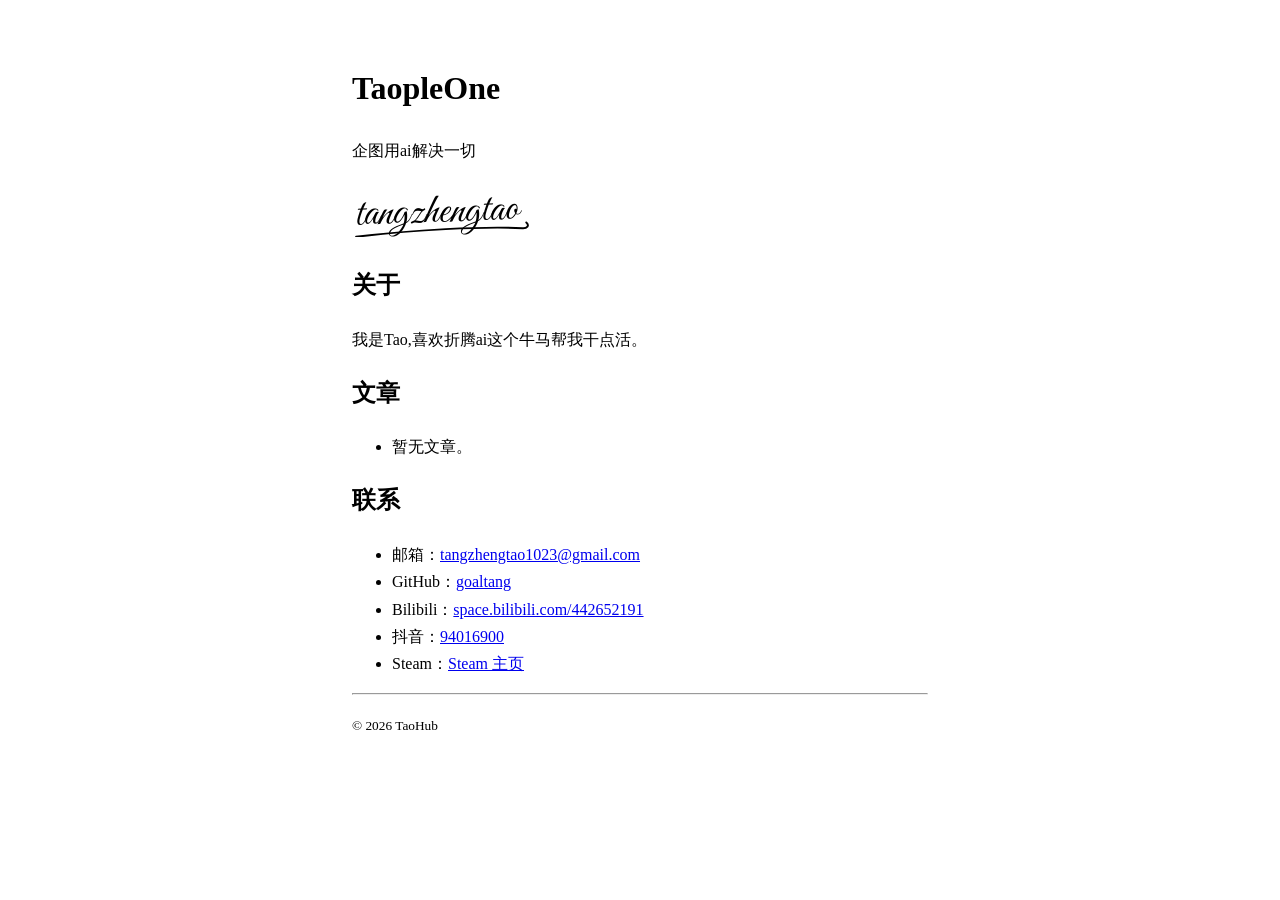
==== index.html @ cce3a156 "refactor: 极简重做——裸 HTML 风格，去配色与装饰" ====
<!doctype html>
<html lang="zh-CN">
<head>
<meta charset="utf-8">
<meta name="viewport" content="width=device-width, initial-scale=1">
<title>TaoHub</title>
<meta name="description" content="TaoHub —— Tao 的 blog：记录、思考、创造，企图用 AI 解决一切。">
<!-- 有正式域名后加回：<link rel="canonical" href="https://你的域名/" /> -->
<link rel="icon" href="data:image/svg+xml,<svg xmlns='http://www.w3.org/2000/svg' viewBox='0 0 32 32'><rect width='32' height='32' fill='black'/><text x='16' y='23' font-size='18' text-anchor='middle' fill='white' font-family='serif'>T</text></svg>">
<style>
  body { max-width: 36em; margin: 0 auto; padding: 2.5em 1em; line-height: 1.7; }
</style>
</head>
<body>

<h1>TaopleOne</h1>
<p>企图用ai解决一切</p>
<p><img src="assets/signature.svg" alt="tangzhengtao" width="180"></p>

<h2>关于</h2>
<p>我是Tao,喜欢折腾ai这个牛马帮我干点活。</p>

<h2>文章</h2>
<ul>
<!-- POSTS:START -->
  <li>暂无文章。</li>
<!-- POSTS:END -->
</ul>

<h2>联系</h2>
<ul>
  <!-- 抖音精确主页链接：电脑打开 douyin.com 进自己主页复制地址栏替换 -->
  <li>邮箱：<a href="mailto:tangzhengtao1023@gmail.com">tangzhengtao1023@gmail.com</a></li>
  <li>GitHub：<a href="https://github.com/goaltang">goaltang</a></li>
  <li>Bilibili：<a href="https://space.bilibili.com/442652191">space.bilibili.com/442652191</a></li>
  <li>抖音：<a href="https://www.douyin.com/search/94016900?type=user">94016900</a></li>
  <li>Steam：<a href="https://steamcommunity.com/profiles/76561198846127248">Steam 主页</a></li>
</ul>

<hr>
<p><small>© 2026 TaoHub</small></p>

</body>
</html>
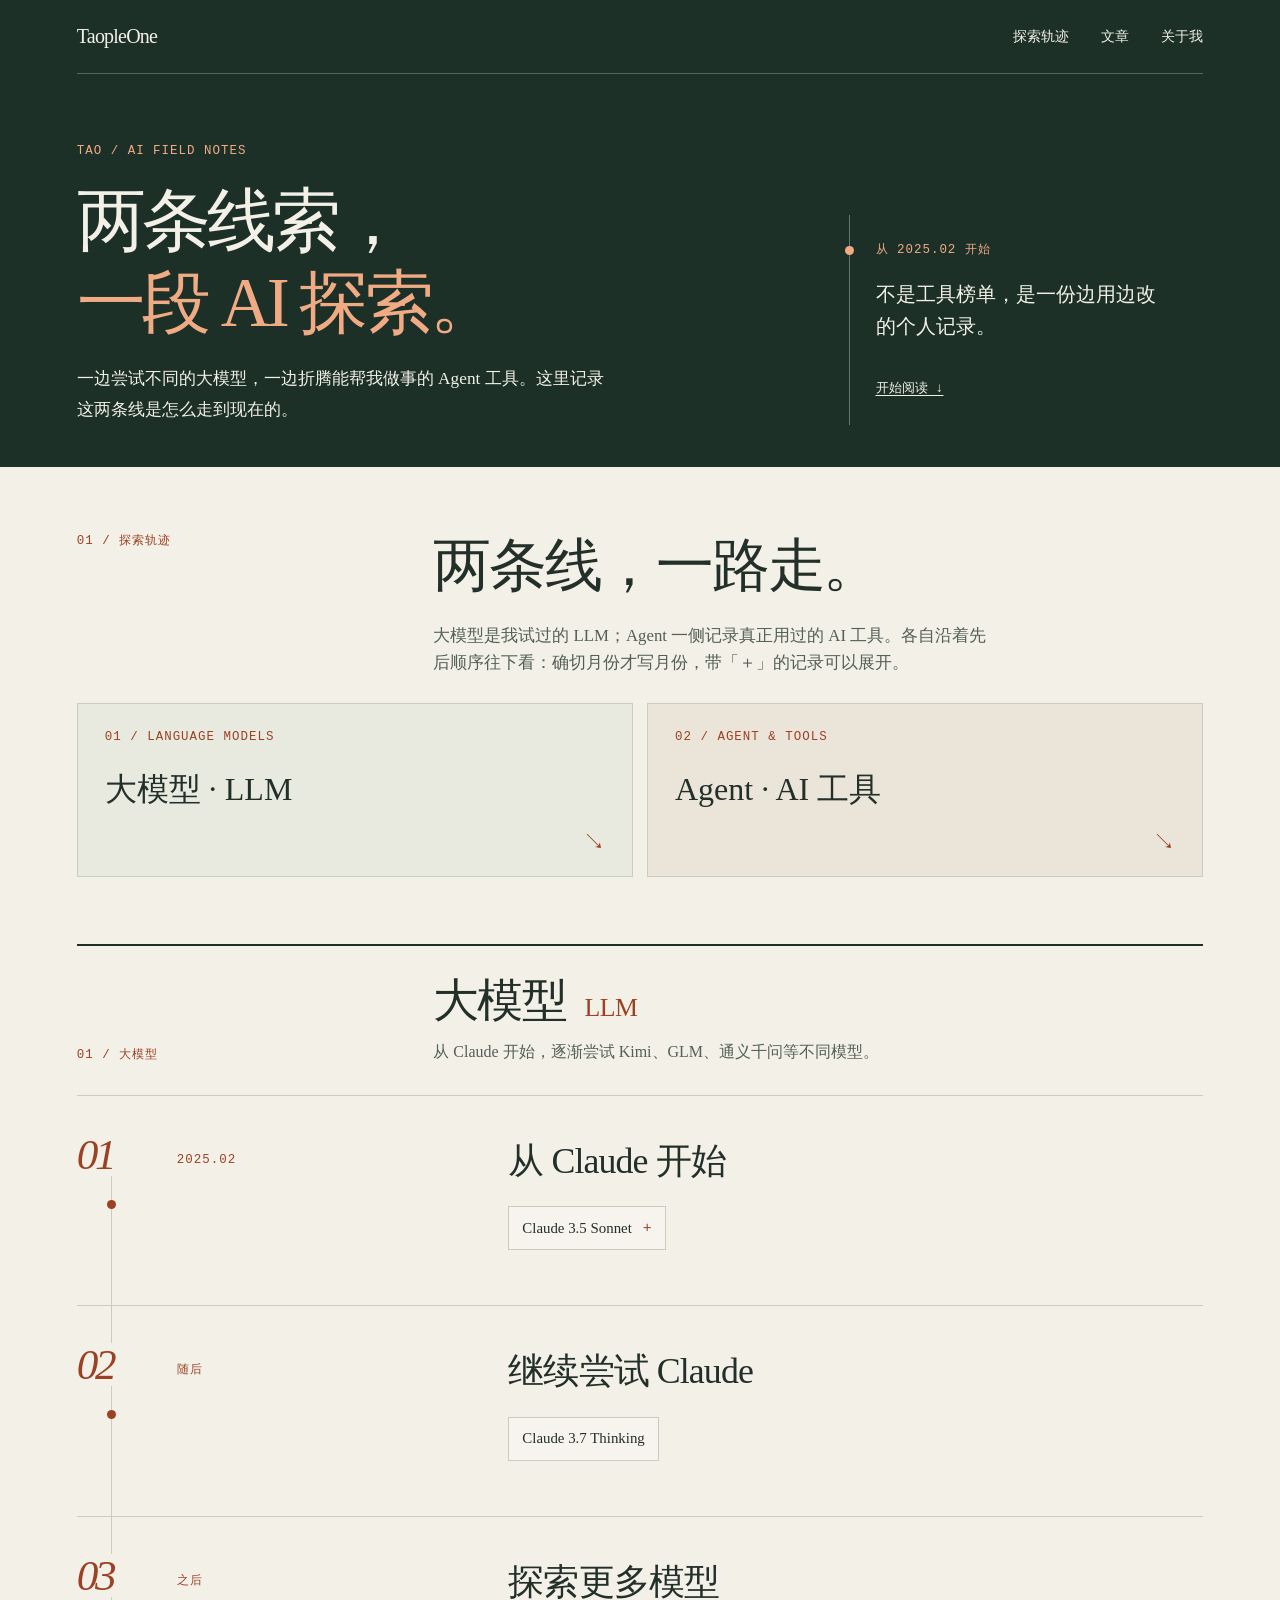
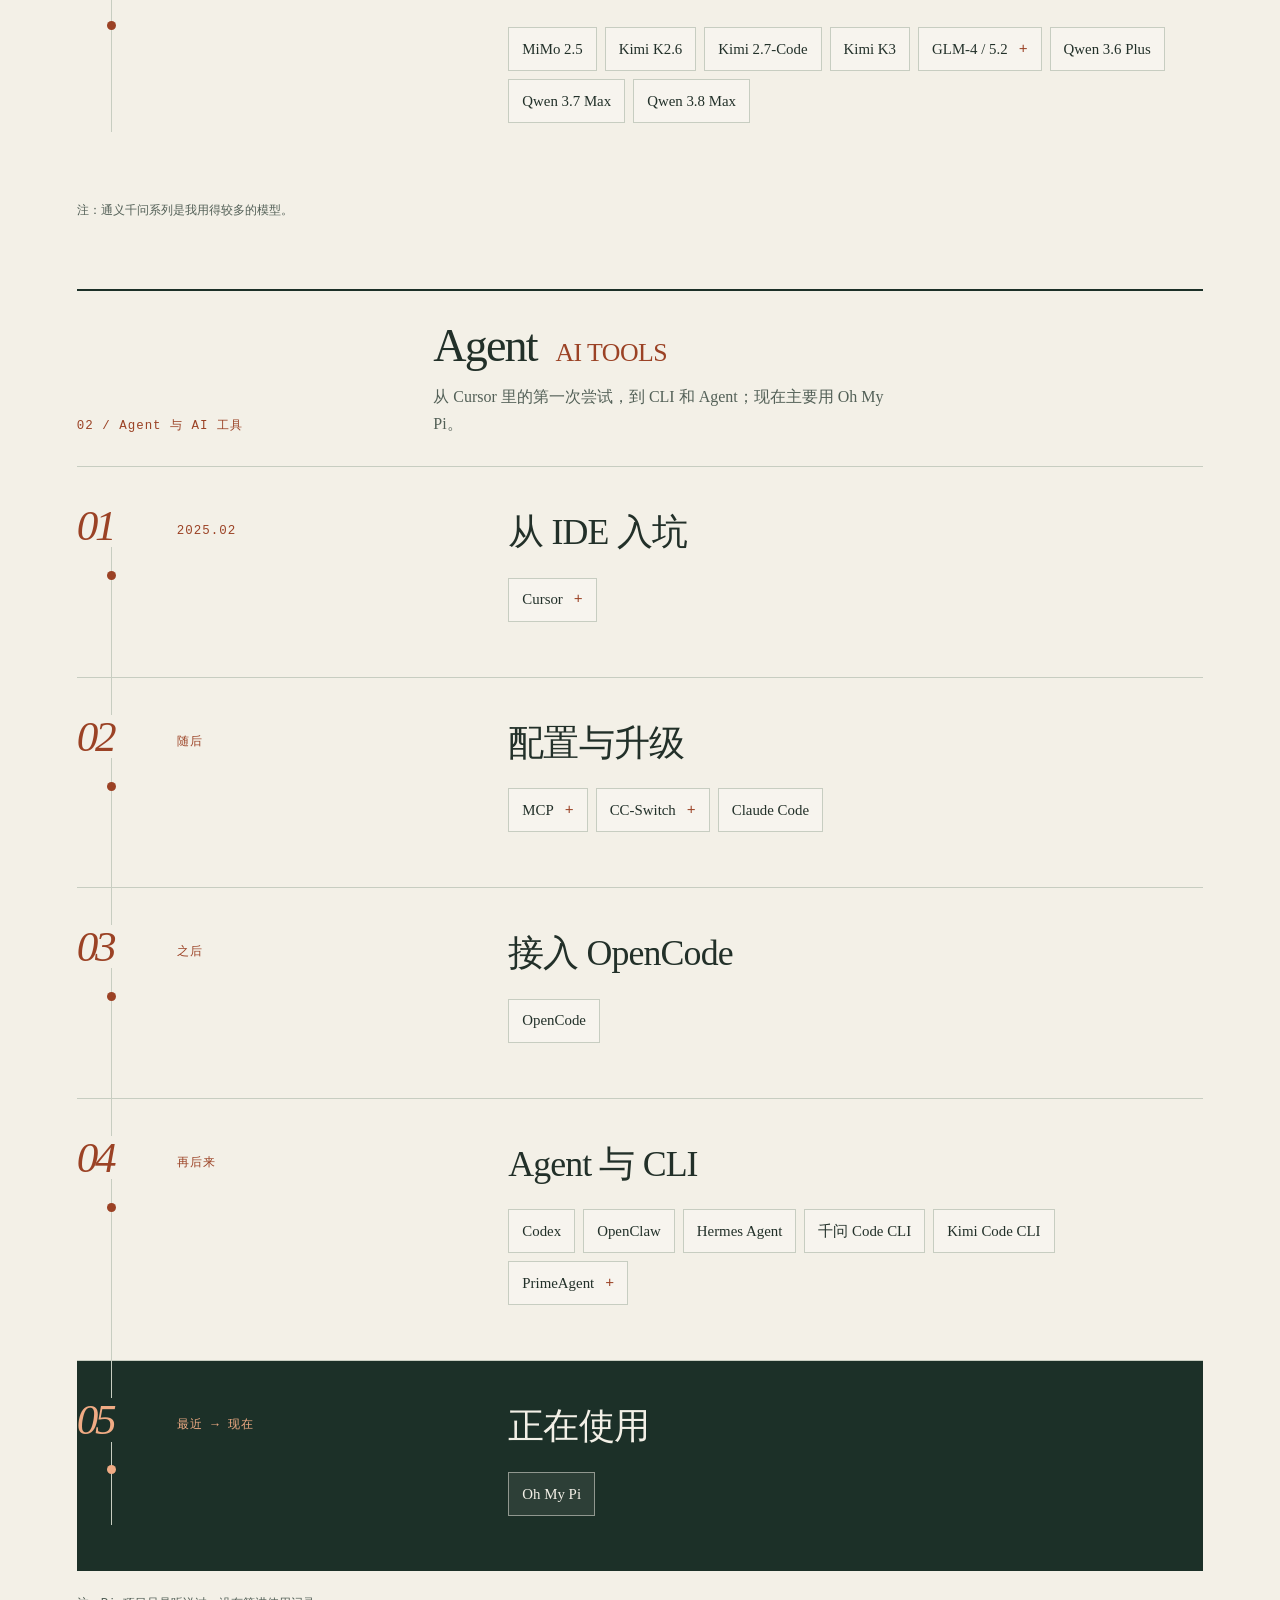
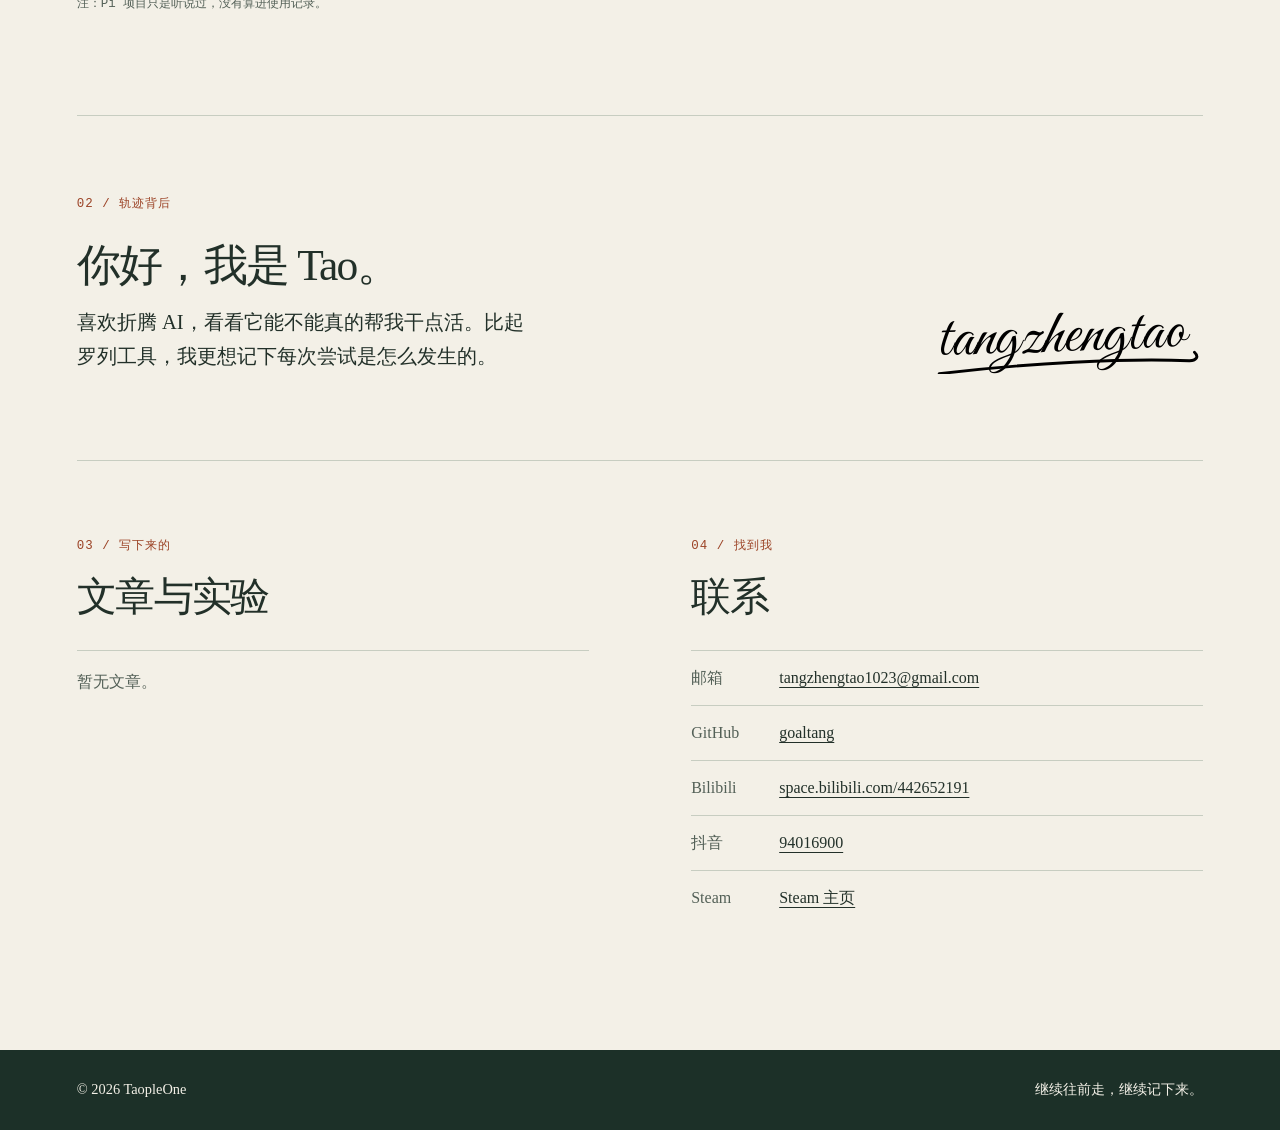
==== commit 5c6ebeb5: "backup: local changes before system reinstall" ====
--- a/index.html
+++ b/index.html
@@ -3,42 +3,325 @@
 <head>
 <meta charset="utf-8">
 <meta name="viewport" content="width=device-width, initial-scale=1">
-<title>TaoHub</title>
-<meta name="description" content="TaoHub —— Tao 的 blog：记录、思考、创造，企图用 AI 解决一切。">
+<title>TaopleOne</title>
+<meta name="description" content="Tao 的 AI 探索轨迹：大模型（LLM）与 Agent / AI 工具，两条线记录一路尝试。">
 <!-- 有正式域名后加回：<link rel="canonical" href="https://你的域名/" /> -->
 <link rel="icon" href="data:image/svg+xml,<svg xmlns='http://www.w3.org/2000/svg' viewBox='0 0 32 32'><rect width='32' height='32' fill='black'/><text x='16' y='23' font-size='18' text-anchor='middle' fill='white' font-family='serif'>T</text></svg>">
 <style>
-  body { max-width: 36em; margin: 0 auto; padding: 2.5em 1em; line-height: 1.7; }
+  :root {
+    color-scheme: light;
+    --paper: #f3f0e7;
+    --pine: #1c3028;
+    --ink: #223029;
+    --muted: #536057;
+    --line: #c7cdc1;
+    --rust: #9b4225;
+    --light-rust: #f0ab84;
+    --panel: #eaece2;
+  }
+  * { box-sizing: border-box; }
+  html { scroll-behavior: smooth; }
+  body {
+    margin: 0;
+    color: var(--ink);
+    background: var(--paper);
+    font-family: "Songti SC", "Noto Serif CJK SC", "Source Han Serif SC", Georgia, serif;
+    line-height: 1.65;
+  }
+  a { color: inherit; text-underline-offset: .24em; }
+  a:hover { color: var(--rust); }
+  a:focus-visible, summary:focus-visible { outline: 2px solid var(--rust); outline-offset: 4px; }
+  .skip-link { position: absolute; z-index: 10; top: -100px; left: 18px; padding: 10px 16px; background: var(--paper); color: var(--ink); }
+  .skip-link:focus { top: 12px; }
+  .shell { max-width: 1600px; margin: 0 auto; box-shadow: 0 0 0 1px var(--line); }
+  .cover { position: relative; overflow: hidden; padding: 0 clamp(24px, 6vw, 96px) 42px; color: var(--paper); background: var(--pine); }
+  .masthead { display: flex; align-items: center; justify-content: space-between; gap: 24px; min-height: 74px; border-bottom: 1px solid rgba(243, 240, 231, .27); }
+  .brand { display: inline-flex; align-items: center; min-height: 44px; font-family: Georgia, serif; font-size: 1.25rem; letter-spacing: -.04em; text-decoration: none; }
+  .brand:hover, .masthead a:hover { color: var(--light-rust); }
+  .masthead nav { display: flex; gap: clamp(14px, 2.5vw, 34px); }
+  .masthead nav a { display: inline-flex; align-items: center; min-height: 44px; font-size: .9rem; text-decoration: none; }
+  .cover-inner { position: relative; display: grid; grid-template-columns: minmax(0, 1.25fr) minmax(240px, .65fr); align-items: end; gap: clamp(32px, 7vw, 110px); padding-top: clamp(54px, 5.2vw, 78px); }
+  .eyebrow, .index, .hero-aside strong, .moment-when, .journey-note {
+    font-family: ui-monospace, "SFMono-Regular", Consolas, monospace;
+    font-size: .78rem;
+    font-weight: 400;
+    letter-spacing: .08em;
+  }
+  .eyebrow { margin: 0 0 19px; color: var(--light-rust); }
+  h1 { max-width: 10em; margin: 0; font-size: clamp(3.5rem, 5.4vw, 6.3rem); font-weight: 400; letter-spacing: -.055em; line-height: 1.18; }
+  h1 span, h1 em { display: block; }
+  h1 em { color: var(--light-rust); font-style: normal; }
+  .hero-lead { max-width: 31em; margin: 20px 0 0; font-size: clamp(1rem, 1.35vw, 1.2rem); line-height: 1.8; }
+  .hero-aside { position: relative; min-height: 210px; padding: 25px 0 0 26px; border-left: 1px solid rgba(243, 240, 231, .35); }
+  .hero-aside::before { content: ""; position: absolute; top: 31px; left: -5px; width: 9px; height: 9px; border-radius: 50%; background: var(--light-rust); }
+  .hero-aside strong { display: block; color: var(--light-rust); }
+  .hero-aside p { max-width: 15em; margin: 18px 0 24px; font-size: 1.24rem; line-height: 1.6; }
+  .hero-aside a { display: inline-flex; align-items: center; min-height: 44px; padding: 7px 0; font-family: ui-monospace, Consolas, monospace; font-size: .83rem; }
+  .hero-aside a:hover { color: var(--light-rust); }
+  .content { padding: 0 clamp(24px, 6vw, 96px); }
+  .journey { padding: clamp(58px, 5vw, 78px) 0 0; }
+  .journey-head { display: grid; grid-template-columns: minmax(160px, .38fr) minmax(0, 1fr); gap: clamp(25px, 5vw, 80px); padding-bottom: 26px; }
+  .index { margin: 0; color: var(--rust); }
+  h2 { margin: 0; font-size: clamp(2.3rem, 4.5vw, 4.7rem); font-weight: 400; letter-spacing: -.04em; line-height: 1.2; }
+  .journey-head p:last-child { max-width: 33em; margin: 21px 0 0; color: var(--muted); font-size: 1.05rem; }
+  .track-nav { display: grid; grid-template-columns: repeat(2, minmax(0, 1fr)); gap: 14px; margin: 0 0 67px; }
+  .track-nav a { display: flex; flex-direction: column; justify-content: space-between; min-height: 174px; padding: 23px 27px; border: 1px solid var(--line); background: #e8e9df; text-decoration: none; transition: border-color .2s, transform .2s; }
+  .track-nav a:nth-child(2) { background: #ebe4d9; }
+  .track-nav a:hover { border-color: var(--rust); transform: translateY(-3px); color: var(--ink); }
+  .track-nav small { color: var(--rust); font-family: ui-monospace, Consolas, monospace; font-size: .78rem; letter-spacing: .08em; }
+  .track-nav strong { font-size: clamp(1.55rem, 2.5vw, 2.45rem); font-weight: 400; line-height: 1.2; }
+  .track-nav .track-arrow { align-self: flex-end; color: var(--rust); font-size: 1.4rem; line-height: 1; }
+  .track { scroll-margin-top: 22px; }
+  .track + .track { margin-top: 66px; }
+  .track:last-child { padding-bottom: 100px; }
+  .track-head { display: grid; grid-template-columns: minmax(160px, .38fr) minmax(0, 1fr); gap: clamp(25px, 5vw, 80px); align-items: end; padding: 27px 0 29px; border-top: 2px solid var(--pine); }
+  .track-head h3 { margin: 0; font-size: clamp(2rem, 3.6vw, 3.5rem); font-weight: 400; letter-spacing: -.04em; line-height: 1.2; }
+  .track-head h3 span { margin-left: .35em; color: var(--rust); font-family: Georgia, serif; font-size: .56em; letter-spacing: -.02em; }
+  .track-head p:last-child { max-width: 30em; margin: 11px 0 0; color: var(--muted); }
+  .timeline { position: relative; margin: 0; padding: 0; list-style: none; counter-reset: chapter; }
+  .timeline::before { content: ""; position: absolute; z-index: 1; top: 54px; bottom: 46px; left: 34px; width: 1px; background: var(--line); }
+  .timeline > li { position: relative; display: grid; grid-template-columns: minmax(180px, .4fr) minmax(0, 1fr); grid-template-rows: auto 1fr; column-gap: clamp(22px, 5vw, 76px); min-height: 202px; padding: 42px 26px 55px 100px; border-top: 1px solid var(--line); }
+  .timeline > li::before { content: counter(chapter, decimal-leading-zero); counter-increment: chapter; position: absolute; z-index: 2; top: 37px; left: 0; display: block; width: 70px; color: var(--rust); background: var(--paper); font-family: Georgia, serif; font-size: 2.7rem; font-style: italic; letter-spacing: -.08em; line-height: 1; }
+  .moment-dot { position: absolute; z-index: 2; top: 104px; left: 30px; display: block; width: 9px; height: 9px; border-radius: 50%; background: var(--rust); }
+  .moment-when { grid-column: 1; grid-row: 1 / 3; padding-top: 12px; color: var(--rust); }
+  .moment-title { grid-column: 2; margin: 0 0 22px; font-size: clamp(1.65rem, 2.8vw, 2.65rem); font-weight: 400; letter-spacing: -.025em; line-height: 1.3; }
+  .moment-tags { grid-column: 2; display: flex; flex-wrap: wrap; align-content: start; align-items: flex-start; gap: 8px; min-width: 0; }
+  .moment-tag, .moment-detail summary { display: inline-flex; align-items: center; min-height: 44px; padding: 7px 13px; border: 1px solid var(--line); background: rgba(255, 255, 255, .27); font-size: .93rem; line-height: 1.4; overflow-wrap: anywhere; }
+  .moment-detail { max-width: 100%; }
+  .moment-detail[open] { flex-basis: 100%; }
+  .moment-detail summary { cursor: pointer; list-style: none; touch-action: manipulation; }
+  .moment-detail summary::-webkit-details-marker { display: none; }
+  .moment-detail summary::after { content: "+"; margin-left: 11px; color: var(--rust); font-family: ui-monospace, Consolas, monospace; }
+  .moment-detail[open] summary::after { content: "−"; }
+  .moment-detail summary:hover { border-color: var(--rust); }
+  .moment-copy { max-width: 38em; margin: 0; padding: 17px 20px; border: 1px solid var(--line); border-top: 0; color: var(--ink); background: var(--panel); font-size: .96rem; line-height: 1.7; }
+  .moment-current { color: var(--paper); background: var(--pine); }
+  .timeline > li.moment-current::before { color: var(--light-rust); background: var(--pine); }
+  .moment-current .moment-dot { background: var(--light-rust); }
+  .moment-current .moment-when { color: var(--light-rust); }
+  .moment-current .moment-tag, .moment-current .moment-detail summary { border-color: rgba(243, 240, 231, .5); background: rgba(243, 240, 231, .08); }
+  .moment-current .moment-detail summary::after { color: var(--light-rust); }
+  .journey-note { margin: 22px 0 0; color: var(--muted); letter-spacing: 0; line-height: 1.8; }
+  .afterword { display: grid; grid-template-columns: minmax(0, 1fr) minmax(0, 1.25fr); gap: clamp(30px, 8vw, 130px); padding: 78px 0 86px; border-top: 1px solid var(--line); }
+  .afterword .index { margin-bottom: 24px; }
+  .afterword h2 { font-size: clamp(2rem, 3.4vw, 3.5rem); }
+  .afterword p:last-child { max-width: 31em; margin: 15px 0 0; font-size: clamp(1.12rem, 1.6vw, 1.4rem); }
+  .signature { display: flex; justify-content: flex-end; align-self: end; margin: 0; }
+  .signature img { width: min(100%, 270px); height: auto; }
+  .lower { display: grid; grid-template-columns: repeat(2, minmax(0, 1fr)); gap: clamp(45px, 8vw, 130px); padding: 75px 0 125px; border-top: 1px solid var(--line); }
+  .lower h2 { margin: 18px 0 28px; font-size: clamp(2rem, 3.1vw, 3rem); }
+  .articles ul, .contact ul { margin: 0; padding: 0; list-style: none; }
+  .articles li { padding: 18px 0; border-top: 1px solid var(--line); color: var(--muted); }
+  .articles li a { color: var(--ink); }
+  .contact li { display: grid; grid-template-columns: 74px minmax(0, 1fr); gap: 14px; min-height: 53px; padding: 5px 0; border-top: 1px solid var(--line); }
+  .contact li span { align-self: center; color: var(--muted); }
+  .contact a { display: flex; align-items: center; min-height: 44px; overflow-wrap: anywhere; }
+  footer { display: flex; justify-content: space-between; gap: 24px; padding: 28px clamp(24px, 6vw, 96px); color: var(--paper); background: var(--pine); font-family: Georgia, "Songti SC", serif; font-size: .9rem; }
+  @media (max-width: 800px) {
+    .cover-inner { grid-template-columns: 1fr; gap: 35px; padding-top: 72px; }
+    .hero-aside { min-height: 0; }
+    .hero-aside p { max-width: 32em; margin-bottom: 4px; }
+    .journey-head, .track-head { grid-template-columns: 1fr; gap: 20px; }
+    .timeline > li { grid-template-columns: 1fr; grid-template-rows: auto; gap: 0; padding-left: 95px; }
+    .moment-when { grid-column: 1; grid-row: auto; padding: 0 0 8px; }
+    .moment-title, .moment-tags { grid-column: 1; }
+    .moment-title { margin-bottom: 16px; }
+  }
+  @media (max-width: 600px) {
+    .masthead { min-height: 69px; }
+    .brand { font-size: 1.08rem; }
+    .masthead nav { gap: 14px; }
+    .masthead nav a { font-size: .81rem; }
+    .cover { padding-bottom: 32px; }
+    .cover-inner { gap: 18px; padding-top: 40px; }
+    .eyebrow { margin-bottom: 16px; }
+    h1 { font-size: clamp(3rem, 11.5vw, 4.5rem); }
+    .hero-lead { margin-top: 17px; }
+    .hero-aside { padding-top: 3px; padding-left: 18px; }
+    .hero-aside::before { top: 8px; }
+    .hero-aside p { display: none; }
+    .hero-aside a { padding: 7px 0; }
+    .journey { padding-top: 43px; }
+    .journey-head { gap: 12px; padding-bottom: 22px; }
+    .journey-head p:last-child { margin-top: 12px; font-size: .97rem; }
+    .track-nav { gap: 8px; margin-bottom: 48px; }
+    .track-nav a { min-height: 134px; padding: 16px; }
+    .track-nav strong { font-size: clamp(1.2rem, 5vw, 1.7rem); }
+    .track-head { gap: 5px; padding: 22px 0 25px; }
+    .track-head h3 { font-size: 2.1rem; }
+    .track + .track { margin-top: 56px; }
+    .track:last-child { padding-bottom: 75px; }
+    .timeline::before { left: 17px; }
+    .timeline > li { min-height: 0; padding: 28px 0 40px 58px; }
+    .timeline > li::before { top: 29px; width: 43px; font-size: 1.75rem; }
+    .moment-dot { top: 76px; left: 13px; }
+    .moment-when { padding-top: 0; }
+    .moment-title { font-size: 1.78rem; }
+    .moment-tag, .moment-detail summary { padding: 7px 10px; font-size: .88rem; }
+    .timeline > li.moment-current { margin: 0 -24px; padding-right: 24px; padding-left: 82px; }
+    .timeline > li.moment-current::before { left: 24px; }
+    .moment-current .moment-dot { left: 37px; }
+    .journey-note { font-size: .74rem; }
+    .afterword, .lower { grid-template-columns: 1fr; gap: 32px; }
+    .afterword { padding: 60px 0 70px; }
+    .signature { justify-content: flex-start; }
+    .signature img { width: 200px; }
+    .lower { padding: 62px 0 95px; }
+    .contact li { grid-template-columns: 67px minmax(0, 1fr); }
+    footer { flex-direction: column; gap: 2px; }
+  }
+  @media (max-width: 370px) {
+    h1 { font-size: 2.4rem; }
+    .journey-head h2 { font-size: 2rem; }
+    .track-nav { grid-template-columns: 1fr; }
+    .track-nav a { min-height: 110px; }
+    .masthead nav a { font-size: .75rem; }
+    .contact li { grid-template-columns: 1fr; gap: 0; }
+  }
+  @media (prefers-reduced-motion: reduce) { html { scroll-behavior: auto; } }
 </style>
 </head>
 <body>
+<a class="skip-link" href="#journey">跳到 AI 探索轨迹</a>
+<div class="shell">
+  <header class="cover">
+    <div class="masthead">
+      <a class="brand" href="#top" id="top">TaopleOne</a>
+      <nav aria-label="主要导航"><a href="#journey">探索轨迹</a><a href="#articles">文章</a><a href="#about">关于我</a></nav>
+    </div>
+    <div class="cover-inner">
+      <div>
+        <p class="eyebrow">TAO / AI FIELD NOTES</p>
+        <h1><span>两条线索，</span><em>一段 AI 探索。</em></h1>
+        <p class="hero-lead">一边尝试不同的大模型，一边折腾能帮我做事的 Agent 工具。这里记录这两条线是怎么走到现在的。</p>
+      </div>
+      <div class="hero-aside">
+        <strong>从 2025.02 开始</strong>
+        <p>不是工具榜单，是一份边用边改的个人记录。</p>
+        <a href="#journey">开始阅读 ↓</a>
+      </div>
+    </div>
+  </header>
 
-<h1>TaopleOne</h1>
-<p>企图用ai解决一切</p>
-<p><img src="assets/signature.svg" alt="tangzhengtao" width="180"></p>
+  <main class="content">
+    <section class="journey" id="journey" aria-labelledby="journey-title">
+      <div class="journey-head">
+        <p class="index">01 / 探索轨迹</p>
+        <div>
+          <h2 id="journey-title">两条线，一路走。</h2>
+          <p>大模型是我试过的 LLM；Agent 一侧记录真正用过的 AI 工具。各自沿着先后顺序往下看：确切月份才写月份，带「＋」的记录可以展开。</p>
+        </div>
+      </div>
+      <nav class="track-nav" aria-label="选择探索方向">
+        <a href="#llm"><small>01 / LANGUAGE MODELS</small><strong>大模型 · LLM</strong><span class="track-arrow" aria-hidden="true">↘</span></a>
+        <a href="#agents"><small>02 / AGENT &amp; TOOLS</small><strong>Agent · AI 工具</strong><span class="track-arrow" aria-hidden="true">↘</span></a>
+      </nav>
+      <section class="track" id="llm" aria-labelledby="llm-title">
+        <div class="track-head">
+          <p class="index">01 / 大模型</p>
+          <div><h3 id="llm-title">大模型 <span>LLM</span></h3><p>从 Claude 开始，逐渐尝试 Kimi、GLM、通义千问等不同模型。</p></div>
+        </div>
+        <ol class="timeline" aria-label="大模型使用轨迹">
+<!-- LLM:START -->
+        <li>
+          <time class="moment-when" datetime="2025-02">2025.02</time>
+          <span class="moment-dot" aria-hidden="true"></span>
+          <h4 class="moment-title">从 Claude 开始</h4>
+          <div class="moment-tags"><details class="moment-detail"><summary>Claude 3.5 Sonnet</summary><p class="moment-copy">最初主要在 Cursor 中使用，后来也用到了 3.7 Sonnet。</p></details></div>
+        </li>
+        <li>
+          <span class="moment-when">随后</span>
+          <span class="moment-dot" aria-hidden="true"></span>
+          <h4 class="moment-title">继续尝试 Claude</h4>
+          <div class="moment-tags"><span class="moment-tag">Claude 3.7 Thinking</span></div>
+        </li>
+        <li>
+          <span class="moment-when">之后</span>
+          <span class="moment-dot" aria-hidden="true"></span>
+          <h4 class="moment-title">探索更多模型</h4>
+          <div class="moment-tags"><span class="moment-tag">MiMo 2.5</span><span class="moment-tag">Kimi K2.6</span><span class="moment-tag">Kimi 2.7-Code</span><span class="moment-tag">Kimi K3</span><details class="moment-detail"><summary>GLM-4 / 5.2</summary><p class="moment-copy">通过 OpenCode 的订阅使用这些模型。</p></details><span class="moment-tag">Qwen 3.6 Plus</span><span class="moment-tag">Qwen 3.7 Max</span><span class="moment-tag">Qwen 3.8 Max</span></div>
+        </li>
+<!-- LLM:END -->
+        </ol>
+        <p class="journey-note">注：通义千问系列是我用得较多的模型。</p>
+      </section>
+      <section class="track" id="agents" aria-labelledby="agents-title">
+        <div class="track-head">
+          <p class="index">02 / Agent 与 AI 工具</p>
+          <div><h3 id="agents-title">Agent <span>AI TOOLS</span></h3><p>从 Cursor 里的第一次尝试，到 CLI 和 Agent；现在主要用 Oh My Pi。</p></div>
+        </div>
+        <ol class="timeline" aria-label="Agent 与 AI 工具使用轨迹">
+<!-- AGENTS:START -->
+        <li>
+          <time class="moment-when" datetime="2025-02">2025.02</time>
+          <span class="moment-dot" aria-hidden="true"></span>
+          <h4 class="moment-title">从 IDE 入坑</h4>
+          <div class="moment-tags"><details class="moment-detail"><summary>Cursor</summary><p class="moment-copy">刚开始主要在 Cursor 中用 Claude 3.5 Sonnet，后来升级到 3.7 Sonnet。</p></details></div>
+        </li>
+        <li>
+          <span class="moment-when">随后</span>
+          <span class="moment-dot" aria-hidden="true"></span>
+          <h4 class="moment-title">配置与升级</h4>
+          <div class="moment-tags"><details class="moment-detail"><summary>MCP</summary><p class="moment-copy">早期在 Cursor 配 MCP 挺麻烦，我还去类似 smithery.ai 的收集站学习怎么弄。</p></details><details class="moment-detail"><summary>CC-Switch</summary><p class="moment-copy">当时没开较贵的 Claude 订阅，主要用它接国产或便宜的模型。后来 Claude Code 用得少了。</p></details><span class="moment-tag">Claude Code</span></div>
+        </li>
+        <li>
+          <span class="moment-when">之后</span>
+          <span class="moment-dot" aria-hidden="true"></span>
+          <h4 class="moment-title">接入 OpenCode</h4>
+          <div class="moment-tags"><span class="moment-tag">OpenCode</span></div>
+        </li>
+        <li>
+          <span class="moment-when">再后来</span>
+          <span class="moment-dot" aria-hidden="true"></span>
+          <h4 class="moment-title">Agent 与 CLI</h4>
+          <div class="moment-tags"><span class="moment-tag">Codex</span><span class="moment-tag">OpenClaw</span><span class="moment-tag">Hermes Agent</span><span class="moment-tag">千问 Code CLI</span><span class="moment-tag">Kimi Code CLI</span><details class="moment-detail"><summary>PrimeAgent</summary><p class="moment-copy">本地生图时，让它配合 GPT-5.6-Sol-Medium 帮我选模型版本、处理工作流。</p></details></div>
+        </li>
+        <li class="moment-current">
+          <span class="moment-when">最近 → 现在</span>
+          <span class="moment-dot" aria-hidden="true"></span>
+          <h4 class="moment-title">正在使用</h4>
+          <div class="moment-tags"><span class="moment-tag">Oh My Pi</span></div>
+        </li>
+<!-- AGENTS:END -->
+        </ol>
+        <p class="journey-note">注：Pi 项目只是听说过，没有算进使用记录。</p>
+      </section>
+    </section>
 
-<h2>关于</h2>
-<p>我是Tao,喜欢折腾ai这个牛马帮我干点活。</p>
+    <section class="afterword" id="about" aria-labelledby="about-title">
+      <div>
+        <p class="index">02 / 轨迹背后</p>
+        <h2 id="about-title">你好，我是 Tao。</h2>
+        <p>喜欢折腾 AI，看看它能不能真的帮我干点活。比起罗列工具，我更想记下每次尝试是怎么发生的。</p>
+      </div>
+      <figure class="signature"><img src="assets/signature.svg" alt="tangzhengtao 的手写签名" width="326" height="102" loading="lazy"></figure>
+    </section>
 
-<h2>文章</h2>
-<ul>
+    <div class="lower">
+      <section class="articles" id="articles" aria-labelledby="articles-title">
+        <p class="index">03 / 写下来的</p>
+        <h2 id="articles-title">文章与实验</h2>
+        <ul>
 <!-- POSTS:START -->
   <li>暂无文章。</li>
 <!-- POSTS:END -->
-</ul>
-
-<h2>联系</h2>
-<ul>
-  <!-- 抖音精确主页链接：电脑打开 douyin.com 进自己主页复制地址栏替换 -->
-  <li>邮箱：<a href="mailto:tangzhengtao1023@gmail.com">tangzhengtao1023@gmail.com</a></li>
-  <li>GitHub：<a href="https://github.com/goaltang">goaltang</a></li>
-  <li>Bilibili：<a href="https://space.bilibili.com/442652191">space.bilibili.com/442652191</a></li>
-  <li>抖音：<a href="https://www.douyin.com/search/94016900?type=user">94016900</a></li>
-  <li>Steam：<a href="https://steamcommunity.com/profiles/76561198846127248">Steam 主页</a></li>
-</ul>
-
-<hr>
-<p><small>© 2026 TaoHub</small></p>
-
+        </ul>
+      </section>
+      <section class="contact" aria-labelledby="contact-title">
+        <p class="index">04 / 找到我</p>
+        <h2 id="contact-title">联系</h2>
+        <ul>
+          <!-- 抖音精确主页链接：电脑打开 douyin.com 进自己主页复制地址栏替换 -->
+          <li><span>邮箱</span><a href="mailto:tangzhengtao1023@gmail.com">tangzhengtao1023@gmail.com</a></li>
+          <li><span>GitHub</span><a href="https://github.com/goaltang">goaltang</a></li>
+          <li><span>Bilibili</span><a href="https://space.bilibili.com/442652191">space.bilibili.com/442652191</a></li>
+          <li><span>抖音</span><a href="https://www.douyin.com/search/94016900?type=user">94016900</a></li>
+          <li><span>Steam</span><a href="https://steamcommunity.com/profiles/76561198846127248">Steam 主页</a></li>
+        </ul>
+      </section>
+    </div>
+  </main>
+  <footer><span>© 2026 TaopleOne</span><span>继续往前走，继续记下来。</span></footer>
+</div>
 </body>
 </html>
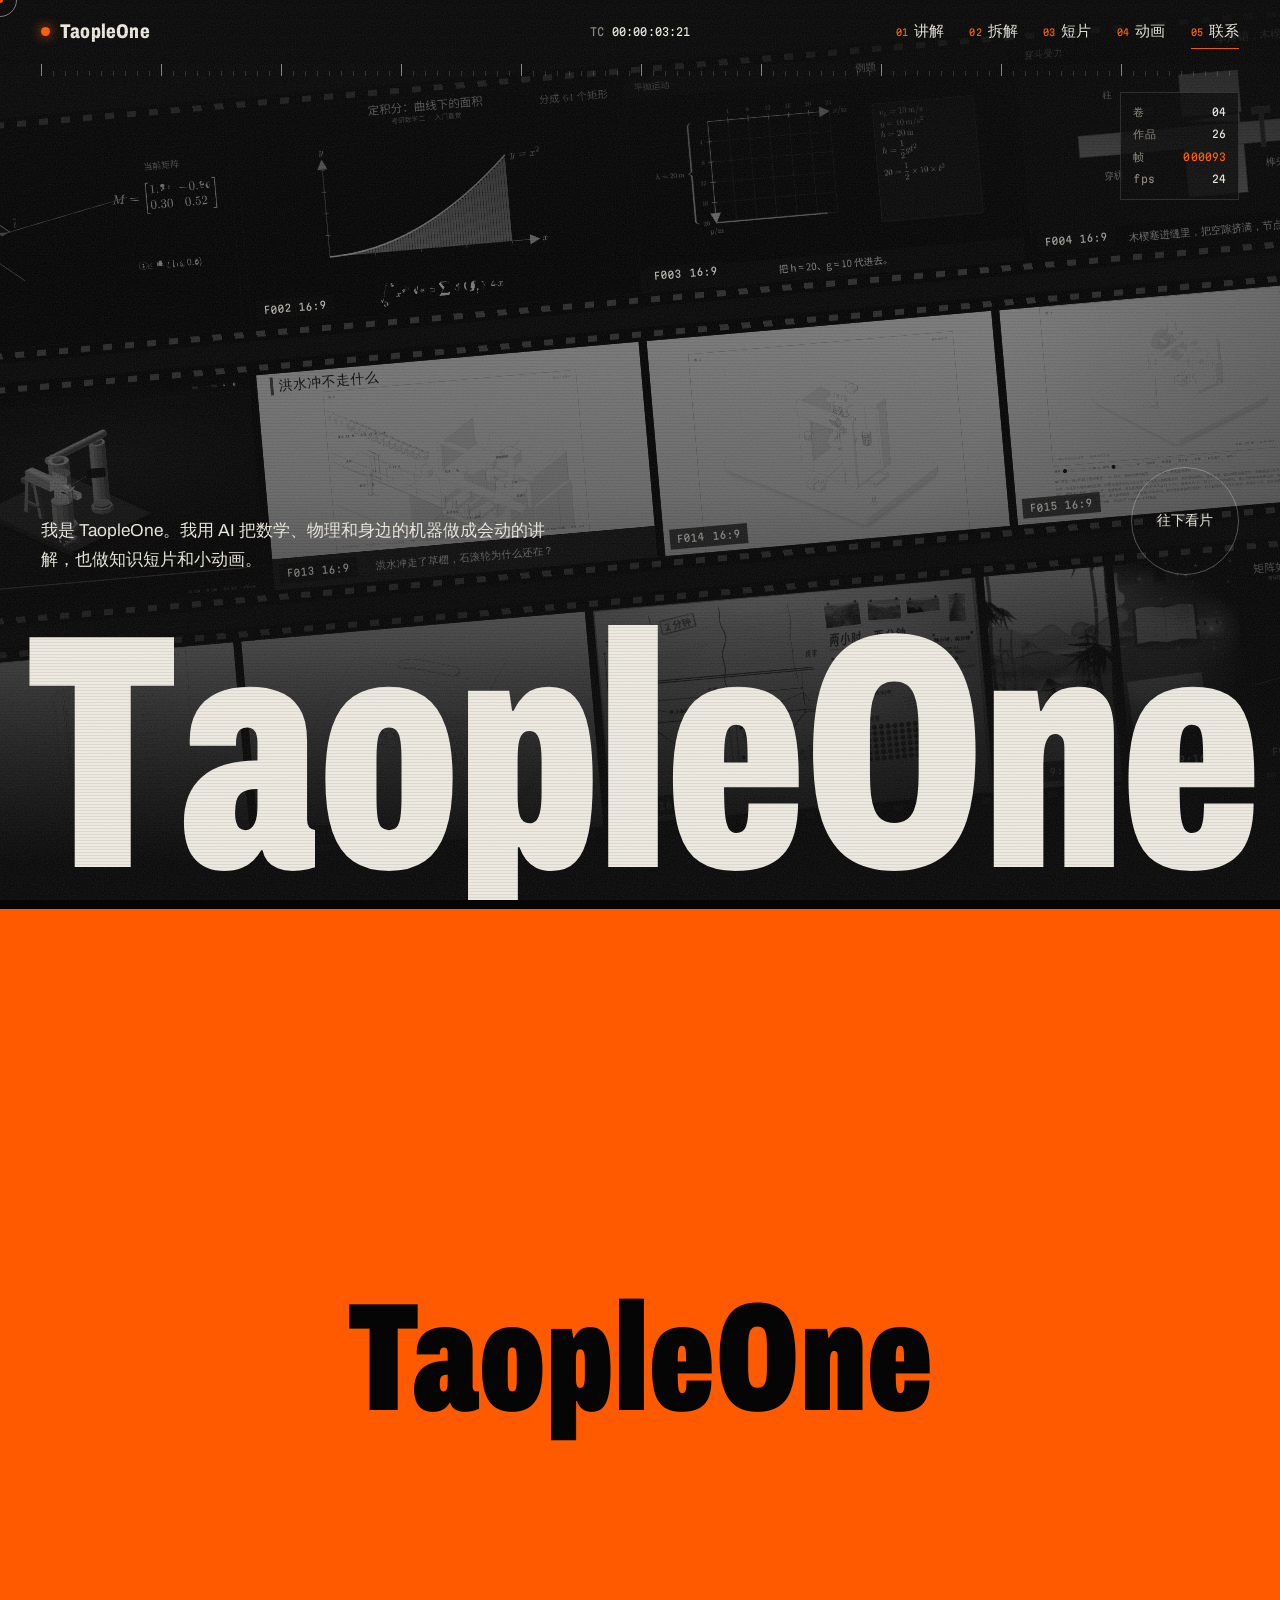
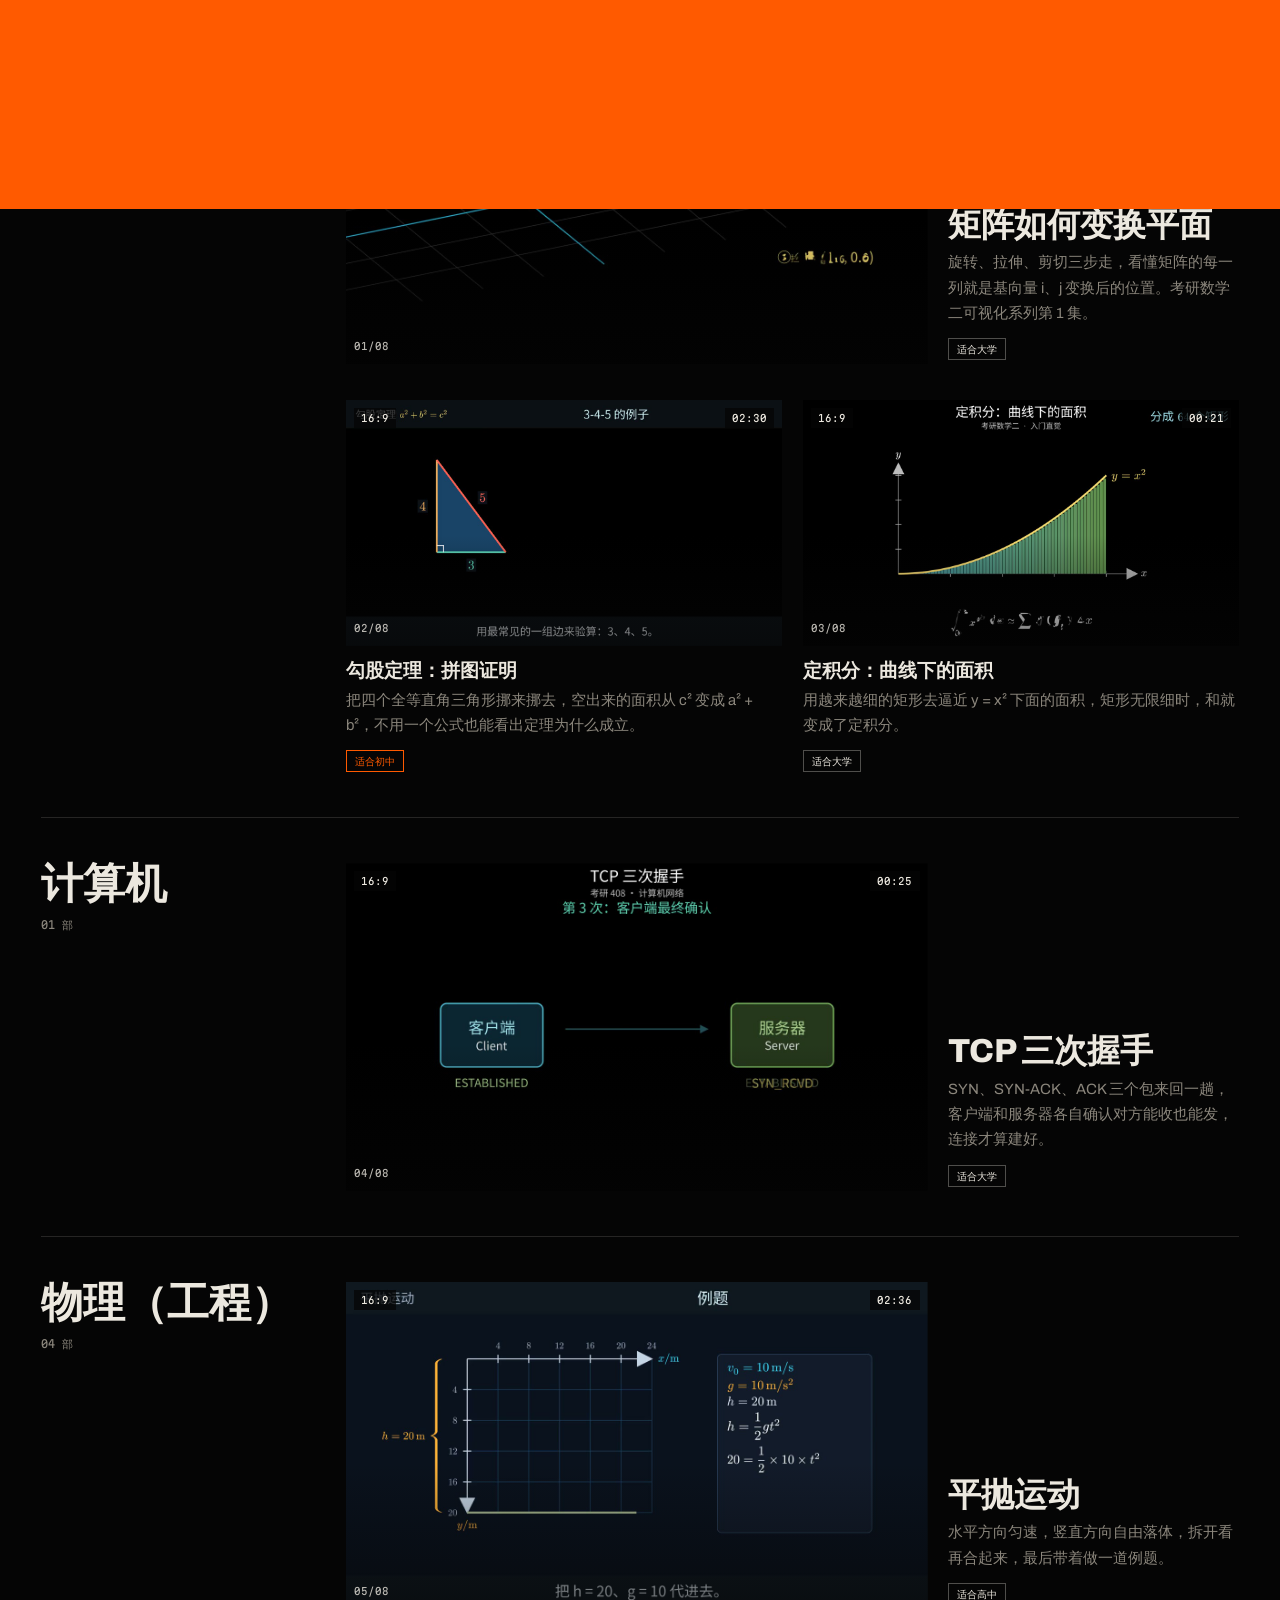
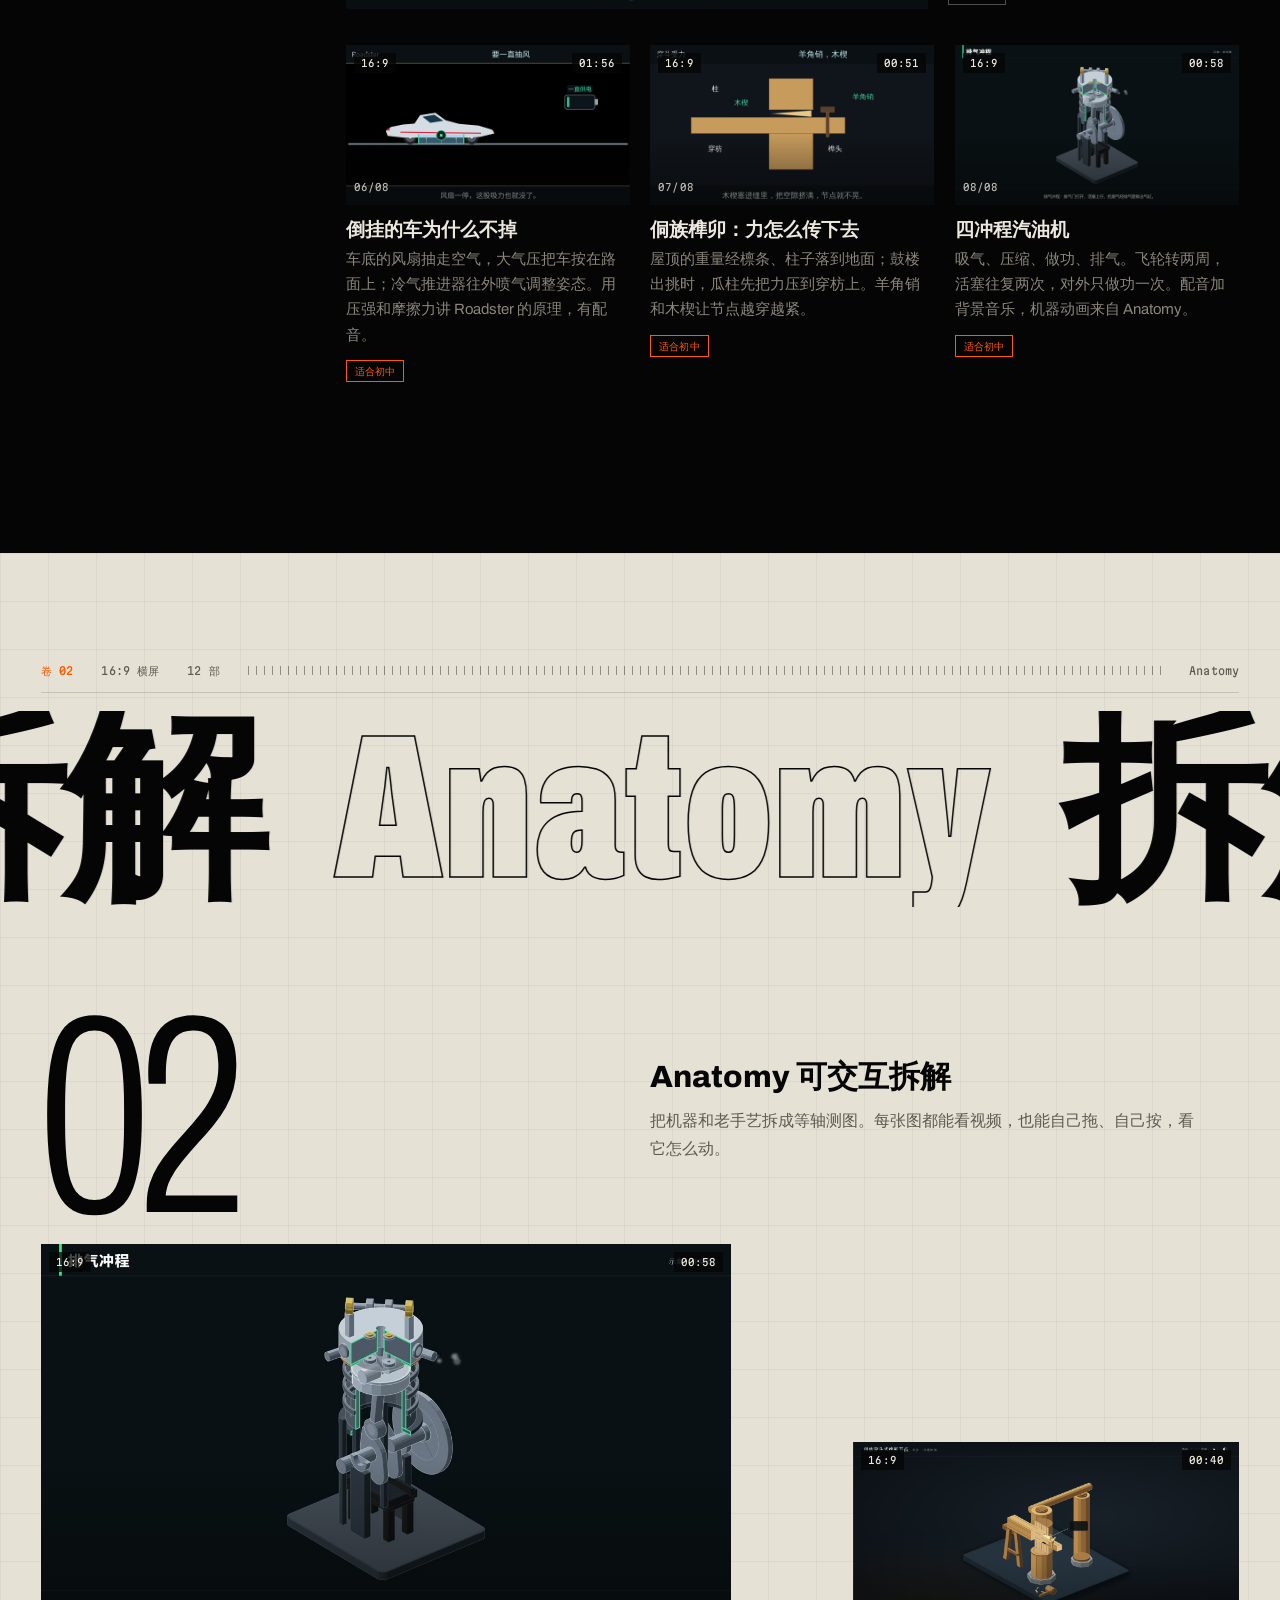
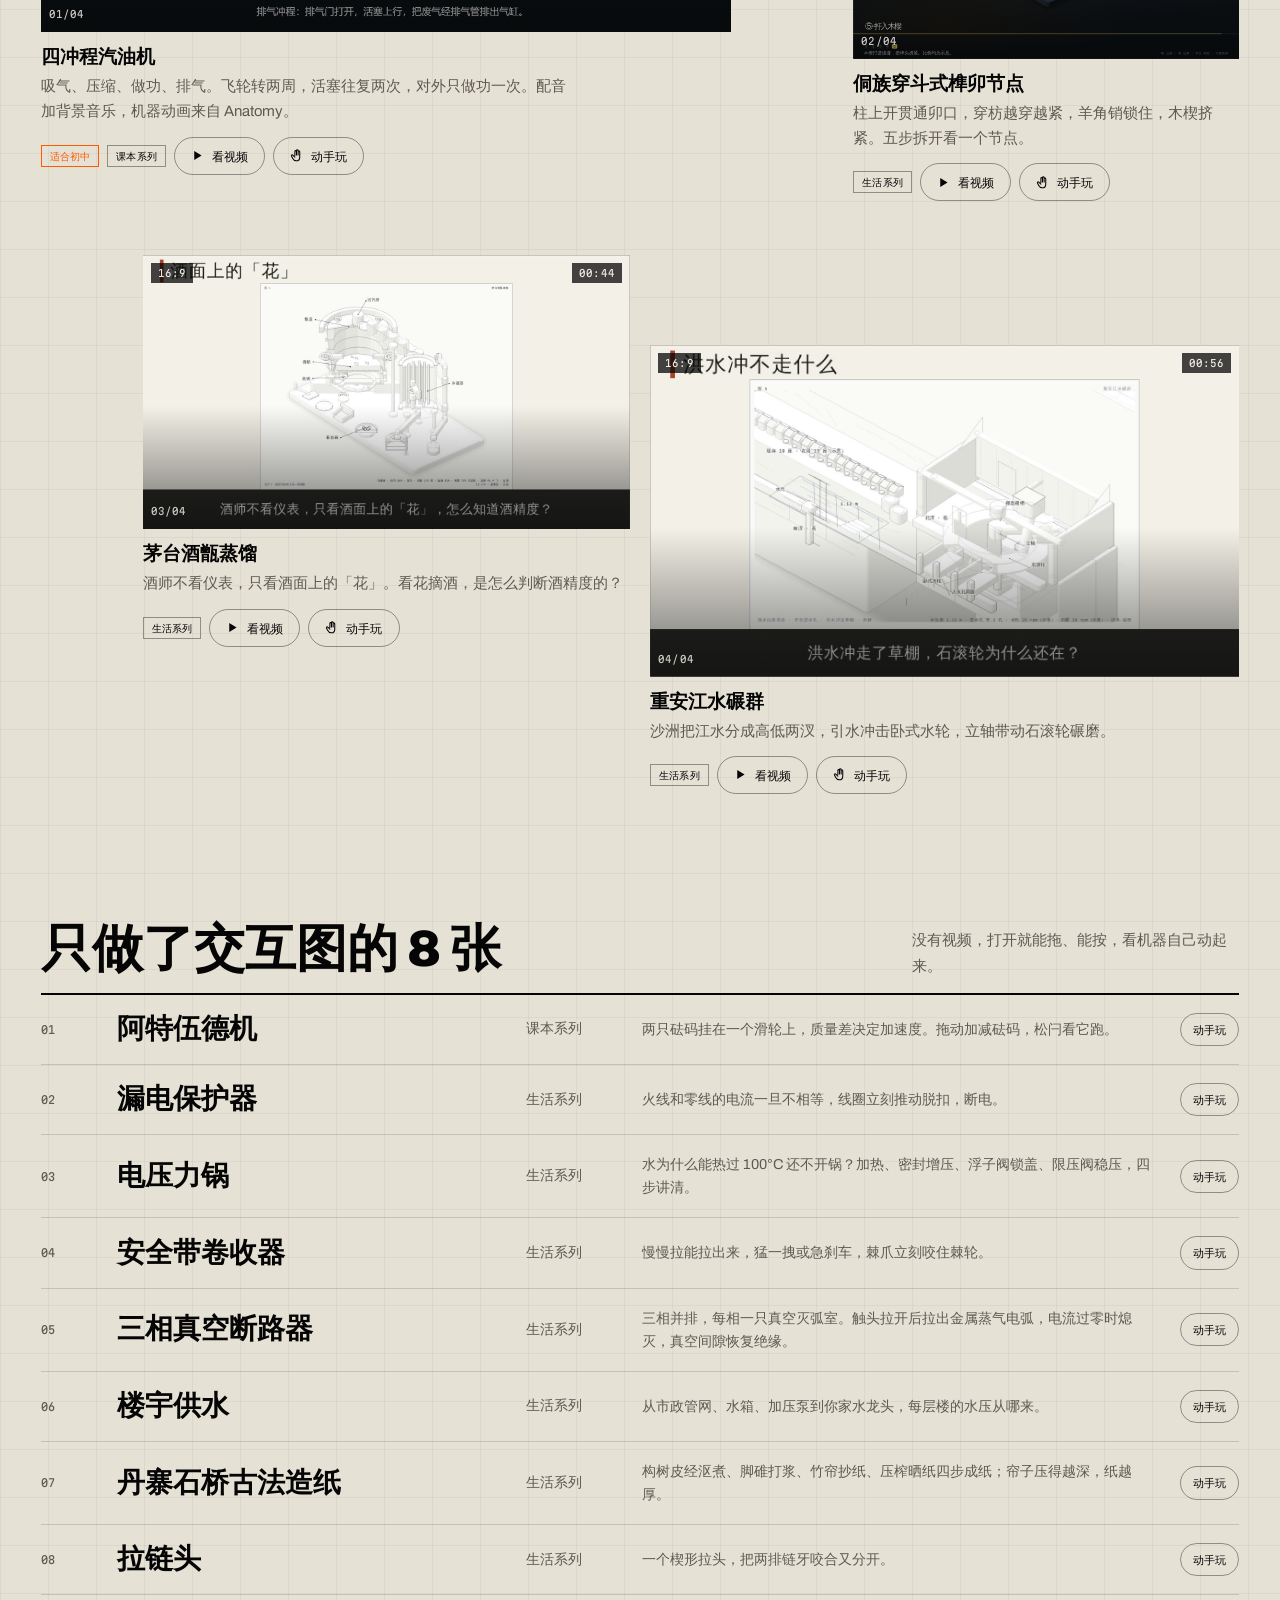
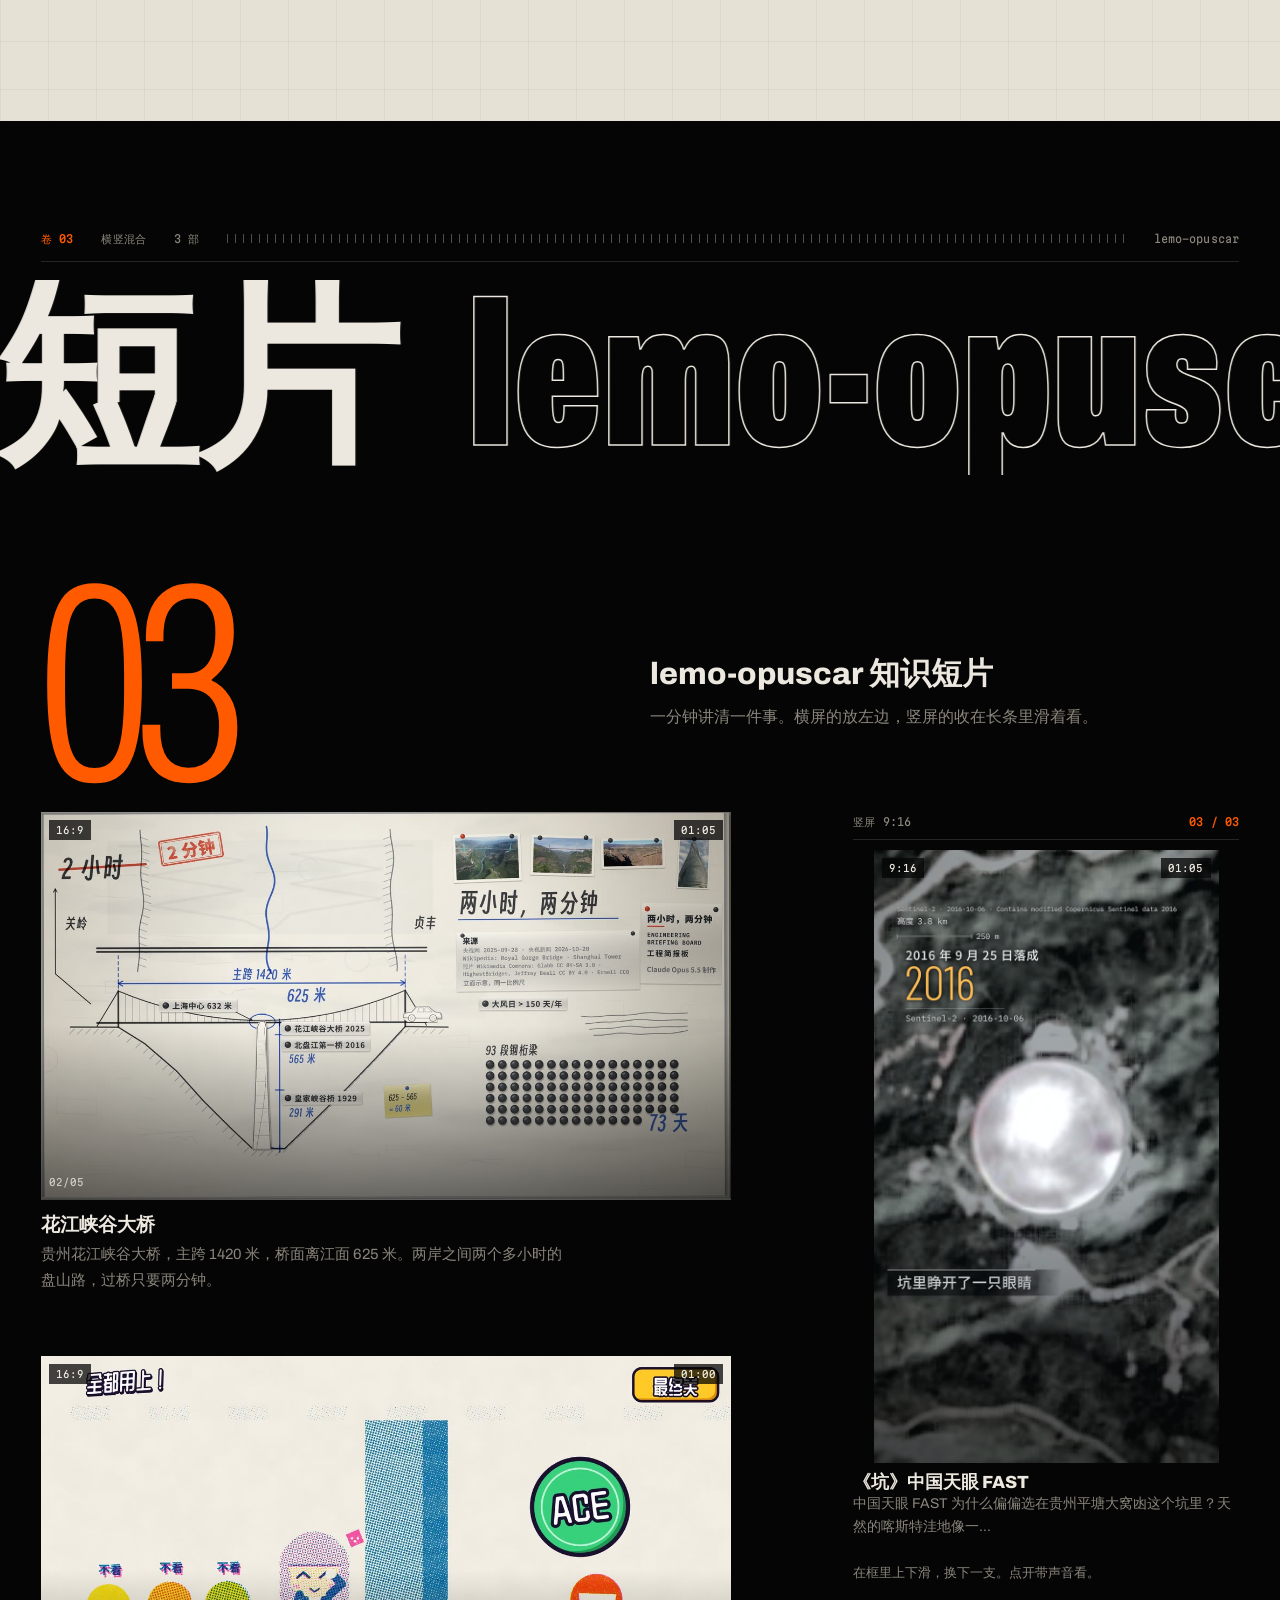
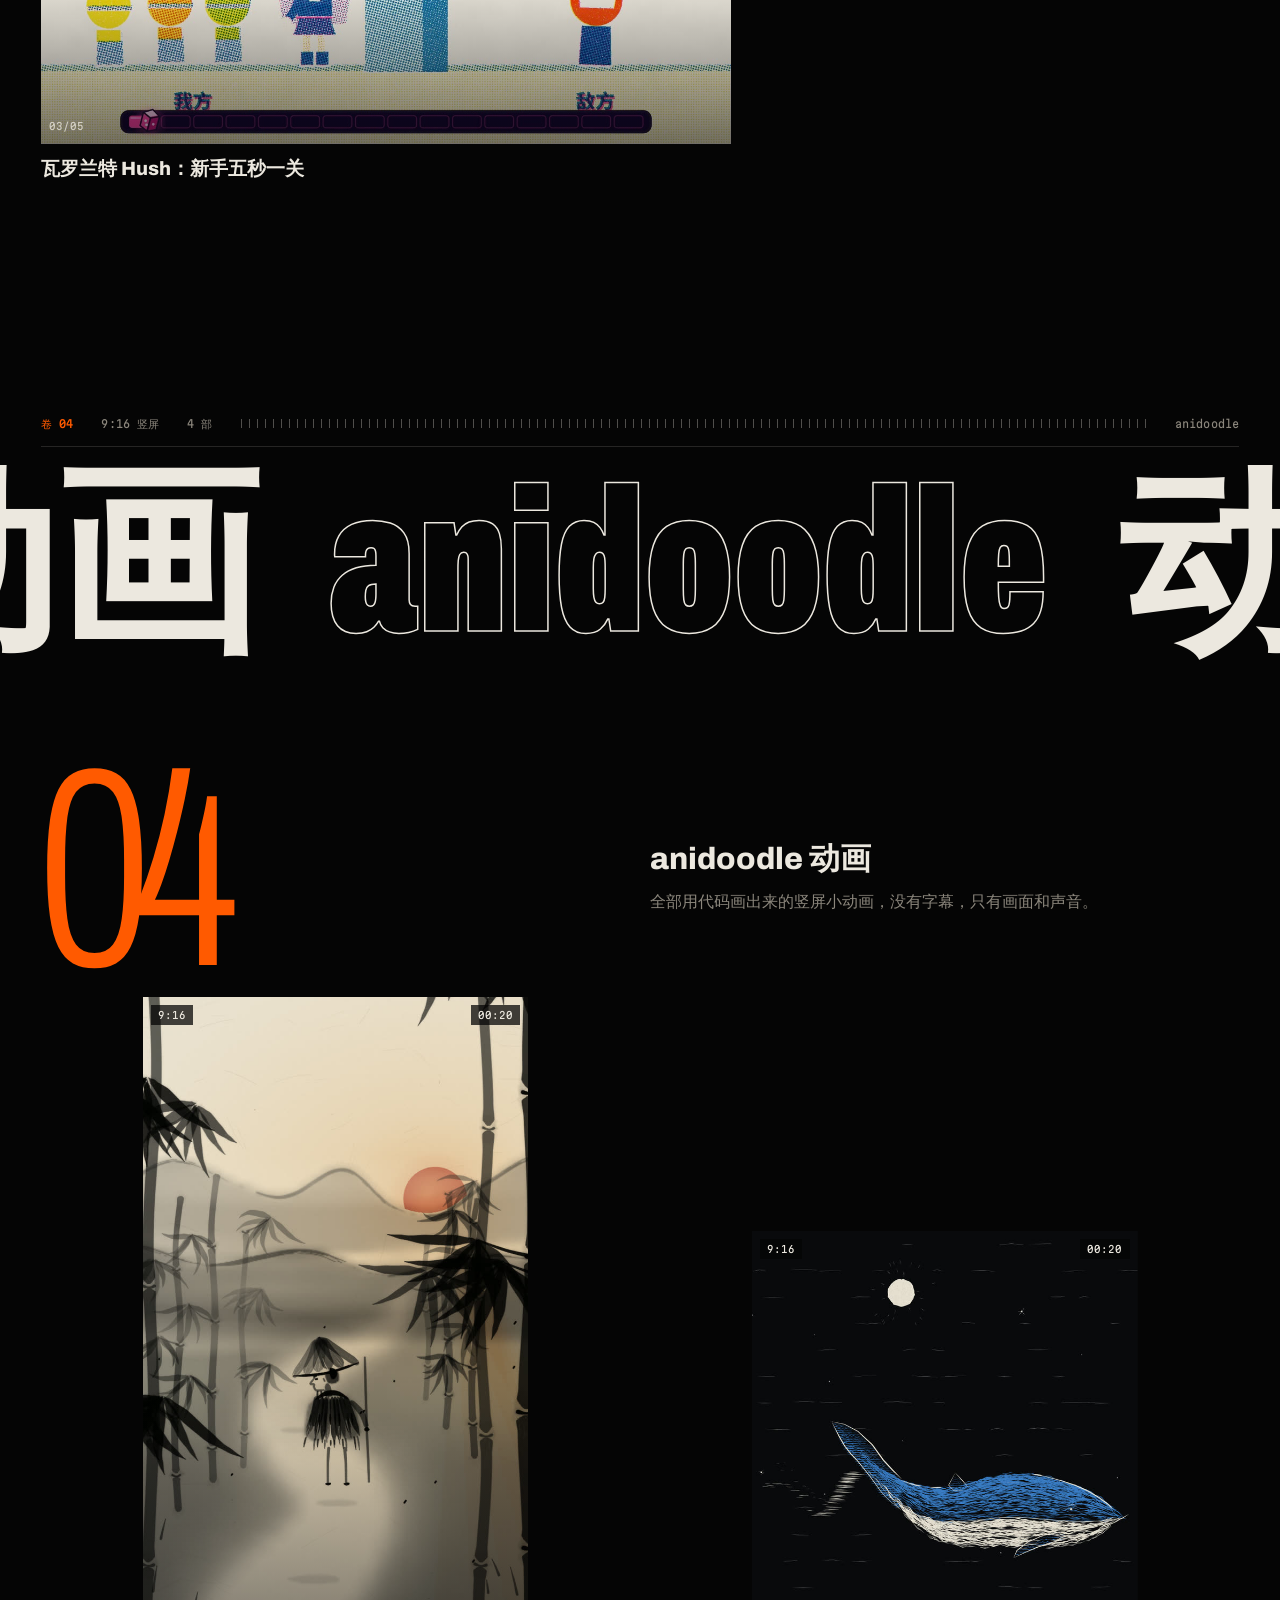
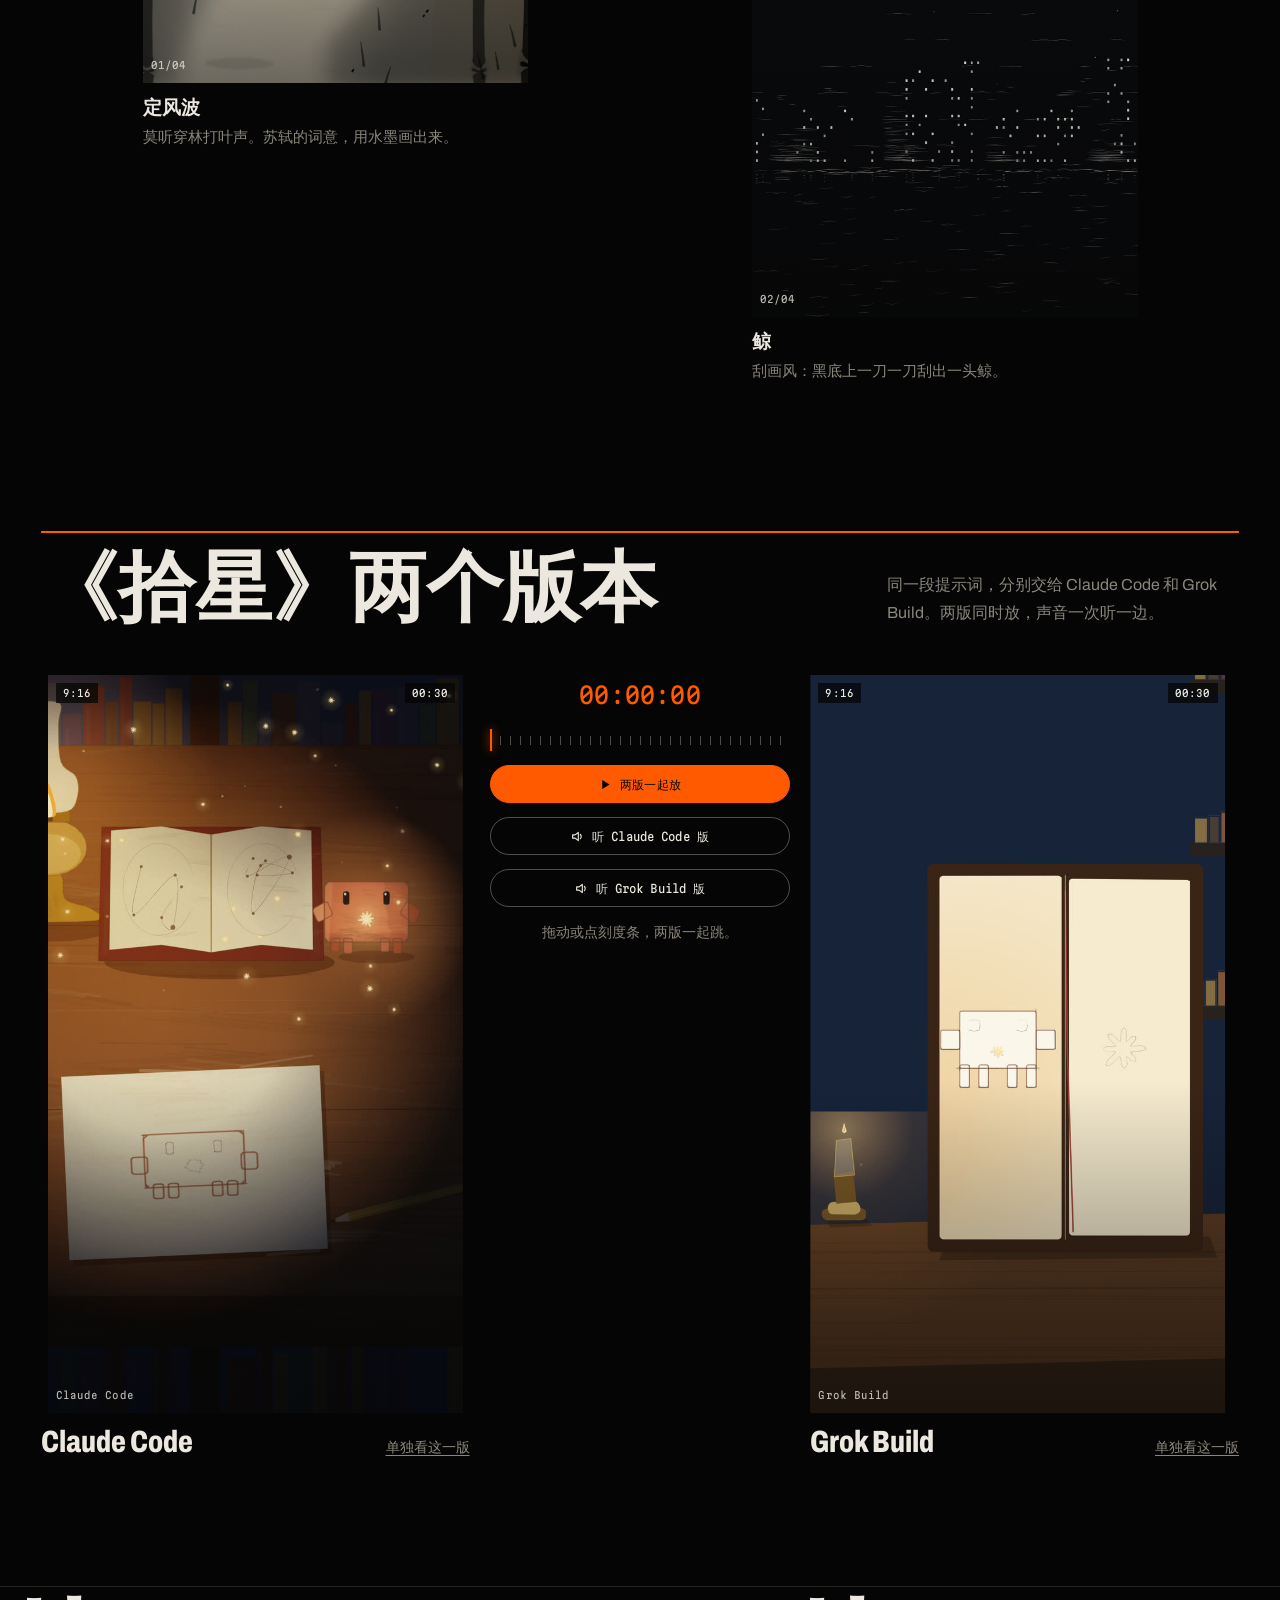
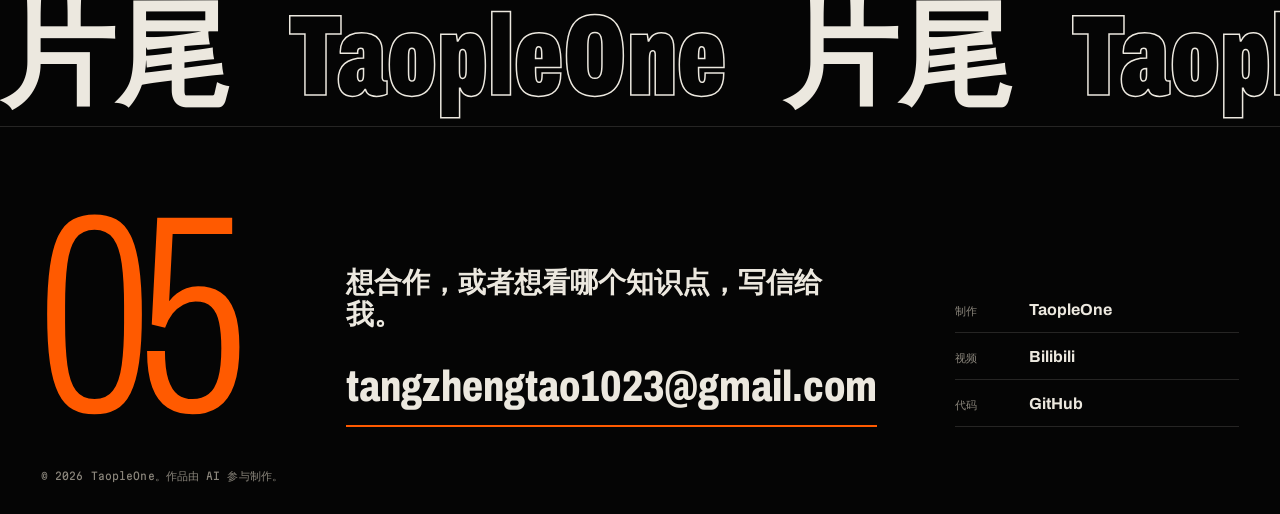
==== commit f900708d: "TaopleOne cinema redesign + mobile" ====
--- a/index.html
+++ b/index.html
@@ -2,326 +2,109 @@
 <html lang="zh-CN">
 <head>
 <meta charset="utf-8">
-<meta name="viewport" content="width=device-width, initial-scale=1">
-<title>TaopleOne</title>
-<meta name="description" content="Tao 的 AI 探索轨迹：大模型（LLM）与 Agent / AI 工具，两条线记录一路尝试。">
-<!-- 有正式域名后加回：<link rel="canonical" href="https://你的域名/" /> -->
-<link rel="icon" href="data:image/svg+xml,<svg xmlns='http://www.w3.org/2000/svg' viewBox='0 0 32 32'><rect width='32' height='32' fill='black'/><text x='16' y='23' font-size='18' text-anchor='middle' fill='white' font-family='serif'>T</text></svg>">
-<style>
-  :root {
-    color-scheme: light;
-    --paper: #f3f0e7;
-    --pine: #1c3028;
-    --ink: #223029;
-    --muted: #536057;
-    --line: #c7cdc1;
-    --rust: #9b4225;
-    --light-rust: #f0ab84;
-    --panel: #eaece2;
-  }
-  * { box-sizing: border-box; }
-  html { scroll-behavior: smooth; }
-  body {
-    margin: 0;
-    color: var(--ink);
-    background: var(--paper);
-    font-family: "Songti SC", "Noto Serif CJK SC", "Source Han Serif SC", Georgia, serif;
-    line-height: 1.65;
-  }
-  a { color: inherit; text-underline-offset: .24em; }
-  a:hover { color: var(--rust); }
-  a:focus-visible, summary:focus-visible { outline: 2px solid var(--rust); outline-offset: 4px; }
-  .skip-link { position: absolute; z-index: 10; top: -100px; left: 18px; padding: 10px 16px; background: var(--paper); color: var(--ink); }
-  .skip-link:focus { top: 12px; }
-  .shell { max-width: 1600px; margin: 0 auto; box-shadow: 0 0 0 1px var(--line); }
-  .cover { position: relative; overflow: hidden; padding: 0 clamp(24px, 6vw, 96px) 42px; color: var(--paper); background: var(--pine); }
-  .masthead { display: flex; align-items: center; justify-content: space-between; gap: 24px; min-height: 74px; border-bottom: 1px solid rgba(243, 240, 231, .27); }
-  .brand { display: inline-flex; align-items: center; min-height: 44px; font-family: Georgia, serif; font-size: 1.25rem; letter-spacing: -.04em; text-decoration: none; }
-  .brand:hover, .masthead a:hover { color: var(--light-rust); }
-  .masthead nav { display: flex; gap: clamp(14px, 2.5vw, 34px); }
-  .masthead nav a { display: inline-flex; align-items: center; min-height: 44px; font-size: .9rem; text-decoration: none; }
-  .cover-inner { position: relative; display: grid; grid-template-columns: minmax(0, 1.25fr) minmax(240px, .65fr); align-items: end; gap: clamp(32px, 7vw, 110px); padding-top: clamp(54px, 5.2vw, 78px); }
-  .eyebrow, .index, .hero-aside strong, .moment-when, .journey-note {
-    font-family: ui-monospace, "SFMono-Regular", Consolas, monospace;
-    font-size: .78rem;
-    font-weight: 400;
-    letter-spacing: .08em;
-  }
-  .eyebrow { margin: 0 0 19px; color: var(--light-rust); }
-  h1 { max-width: 10em; margin: 0; font-size: clamp(3.5rem, 5.4vw, 6.3rem); font-weight: 400; letter-spacing: -.055em; line-height: 1.18; }
-  h1 span, h1 em { display: block; }
-  h1 em { color: var(--light-rust); font-style: normal; }
-  .hero-lead { max-width: 31em; margin: 20px 0 0; font-size: clamp(1rem, 1.35vw, 1.2rem); line-height: 1.8; }
-  .hero-aside { position: relative; min-height: 210px; padding: 25px 0 0 26px; border-left: 1px solid rgba(243, 240, 231, .35); }
-  .hero-aside::before { content: ""; position: absolute; top: 31px; left: -5px; width: 9px; height: 9px; border-radius: 50%; background: var(--light-rust); }
-  .hero-aside strong { display: block; color: var(--light-rust); }
-  .hero-aside p { max-width: 15em; margin: 18px 0 24px; font-size: 1.24rem; line-height: 1.6; }
-  .hero-aside a { display: inline-flex; align-items: center; min-height: 44px; padding: 7px 0; font-family: ui-monospace, Consolas, monospace; font-size: .83rem; }
-  .hero-aside a:hover { color: var(--light-rust); }
-  .content { padding: 0 clamp(24px, 6vw, 96px); }
-  .journey { padding: clamp(58px, 5vw, 78px) 0 0; }
-  .journey-head { display: grid; grid-template-columns: minmax(160px, .38fr) minmax(0, 1fr); gap: clamp(25px, 5vw, 80px); padding-bottom: 26px; }
-  .index { margin: 0; color: var(--rust); }
-  h2 { margin: 0; font-size: clamp(2.3rem, 4.5vw, 4.7rem); font-weight: 400; letter-spacing: -.04em; line-height: 1.2; }
-  .journey-head p:last-child { max-width: 33em; margin: 21px 0 0; color: var(--muted); font-size: 1.05rem; }
-  .track-nav { display: grid; grid-template-columns: repeat(2, minmax(0, 1fr)); gap: 14px; margin: 0 0 67px; }
-  .track-nav a { display: flex; flex-direction: column; justify-content: space-between; min-height: 174px; padding: 23px 27px; border: 1px solid var(--line); background: #e8e9df; text-decoration: none; transition: border-color .2s, transform .2s; }
-  .track-nav a:nth-child(2) { background: #ebe4d9; }
-  .track-nav a:hover { border-color: var(--rust); transform: translateY(-3px); color: var(--ink); }
-  .track-nav small { color: var(--rust); font-family: ui-monospace, Consolas, monospace; font-size: .78rem; letter-spacing: .08em; }
-  .track-nav strong { font-size: clamp(1.55rem, 2.5vw, 2.45rem); font-weight: 400; line-height: 1.2; }
-  .track-nav .track-arrow { align-self: flex-end; color: var(--rust); font-size: 1.4rem; line-height: 1; }
-  .track { scroll-margin-top: 22px; }
-  .track + .track { margin-top: 66px; }
-  .track:last-child { padding-bottom: 100px; }
-  .track-head { display: grid; grid-template-columns: minmax(160px, .38fr) minmax(0, 1fr); gap: clamp(25px, 5vw, 80px); align-items: end; padding: 27px 0 29px; border-top: 2px solid var(--pine); }
-  .track-head h3 { margin: 0; font-size: clamp(2rem, 3.6vw, 3.5rem); font-weight: 400; letter-spacing: -.04em; line-height: 1.2; }
-  .track-head h3 span { margin-left: .35em; color: var(--rust); font-family: Georgia, serif; font-size: .56em; letter-spacing: -.02em; }
-  .track-head p:last-child { max-width: 30em; margin: 11px 0 0; color: var(--muted); }
-  .timeline { position: relative; margin: 0; padding: 0; list-style: none; counter-reset: chapter; }
-  .timeline::before { content: ""; position: absolute; z-index: 1; top: 54px; bottom: 46px; left: 34px; width: 1px; background: var(--line); }
-  .timeline > li { position: relative; display: grid; grid-template-columns: minmax(180px, .4fr) minmax(0, 1fr); grid-template-rows: auto 1fr; column-gap: clamp(22px, 5vw, 76px); min-height: 202px; padding: 42px 26px 55px 100px; border-top: 1px solid var(--line); }
-  .timeline > li::before { content: counter(chapter, decimal-leading-zero); counter-increment: chapter; position: absolute; z-index: 2; top: 37px; left: 0; display: block; width: 70px; color: var(--rust); background: var(--paper); font-family: Georgia, serif; font-size: 2.7rem; font-style: italic; letter-spacing: -.08em; line-height: 1; }
-  .moment-dot { position: absolute; z-index: 2; top: 104px; left: 30px; display: block; width: 9px; height: 9px; border-radius: 50%; background: var(--rust); }
-  .moment-when { grid-column: 1; grid-row: 1 / 3; padding-top: 12px; color: var(--rust); }
-  .moment-title { grid-column: 2; margin: 0 0 22px; font-size: clamp(1.65rem, 2.8vw, 2.65rem); font-weight: 400; letter-spacing: -.025em; line-height: 1.3; }
-  .moment-tags { grid-column: 2; display: flex; flex-wrap: wrap; align-content: start; align-items: flex-start; gap: 8px; min-width: 0; }
-  .moment-tag, .moment-detail summary { display: inline-flex; align-items: center; min-height: 44px; padding: 7px 13px; border: 1px solid var(--line); background: rgba(255, 255, 255, .27); font-size: .93rem; line-height: 1.4; overflow-wrap: anywhere; }
-  .moment-detail { max-width: 100%; }
-  .moment-detail[open] { flex-basis: 100%; }
-  .moment-detail summary { cursor: pointer; list-style: none; touch-action: manipulation; }
-  .moment-detail summary::-webkit-details-marker { display: none; }
-  .moment-detail summary::after { content: "+"; margin-left: 11px; color: var(--rust); font-family: ui-monospace, Consolas, monospace; }
-  .moment-detail[open] summary::after { content: "−"; }
-  .moment-detail summary:hover { border-color: var(--rust); }
-  .moment-copy { max-width: 38em; margin: 0; padding: 17px 20px; border: 1px solid var(--line); border-top: 0; color: var(--ink); background: var(--panel); font-size: .96rem; line-height: 1.7; }
-  .moment-current { color: var(--paper); background: var(--pine); }
-  .timeline > li.moment-current::before { color: var(--light-rust); background: var(--pine); }
-  .moment-current .moment-dot { background: var(--light-rust); }
-  .moment-current .moment-when { color: var(--light-rust); }
-  .moment-current .moment-tag, .moment-current .moment-detail summary { border-color: rgba(243, 240, 231, .5); background: rgba(243, 240, 231, .08); }
-  .moment-current .moment-detail summary::after { color: var(--light-rust); }
-  .journey-note { margin: 22px 0 0; color: var(--muted); letter-spacing: 0; line-height: 1.8; }
-  .afterword { display: grid; grid-template-columns: minmax(0, 1fr) minmax(0, 1.25fr); gap: clamp(30px, 8vw, 130px); padding: 78px 0 86px; border-top: 1px solid var(--line); }
-  .afterword .index { margin-bottom: 24px; }
-  .afterword h2 { font-size: clamp(2rem, 3.4vw, 3.5rem); }
-  .afterword p:last-child { max-width: 31em; margin: 15px 0 0; font-size: clamp(1.12rem, 1.6vw, 1.4rem); }
-  .signature { display: flex; justify-content: flex-end; align-self: end; margin: 0; }
-  .signature img { width: min(100%, 270px); height: auto; }
-  .lower { display: grid; grid-template-columns: repeat(2, minmax(0, 1fr)); gap: clamp(45px, 8vw, 130px); padding: 75px 0 125px; border-top: 1px solid var(--line); }
-  .lower h2 { margin: 18px 0 28px; font-size: clamp(2rem, 3.1vw, 3rem); }
-  .articles ul, .contact ul { margin: 0; padding: 0; list-style: none; }
-  .articles li { padding: 18px 0; border-top: 1px solid var(--line); color: var(--muted); }
-  .articles li a { color: var(--ink); }
-  .contact li { display: grid; grid-template-columns: 74px minmax(0, 1fr); gap: 14px; min-height: 53px; padding: 5px 0; border-top: 1px solid var(--line); }
-  .contact li span { align-self: center; color: var(--muted); }
-  .contact a { display: flex; align-items: center; min-height: 44px; overflow-wrap: anywhere; }
-  footer { display: flex; justify-content: space-between; gap: 24px; padding: 28px clamp(24px, 6vw, 96px); color: var(--paper); background: var(--pine); font-family: Georgia, "Songti SC", serif; font-size: .9rem; }
-  @media (max-width: 800px) {
-    .cover-inner { grid-template-columns: 1fr; gap: 35px; padding-top: 72px; }
-    .hero-aside { min-height: 0; }
-    .hero-aside p { max-width: 32em; margin-bottom: 4px; }
-    .journey-head, .track-head { grid-template-columns: 1fr; gap: 20px; }
-    .timeline > li { grid-template-columns: 1fr; grid-template-rows: auto; gap: 0; padding-left: 95px; }
-    .moment-when { grid-column: 1; grid-row: auto; padding: 0 0 8px; }
-    .moment-title, .moment-tags { grid-column: 1; }
-    .moment-title { margin-bottom: 16px; }
-  }
-  @media (max-width: 600px) {
-    .masthead { min-height: 69px; }
-    .brand { font-size: 1.08rem; }
-    .masthead nav { gap: 14px; }
-    .masthead nav a { font-size: .81rem; }
-    .cover { padding-bottom: 32px; }
-    .cover-inner { gap: 18px; padding-top: 40px; }
-    .eyebrow { margin-bottom: 16px; }
-    h1 { font-size: clamp(3rem, 11.5vw, 4.5rem); }
-    .hero-lead { margin-top: 17px; }
-    .hero-aside { padding-top: 3px; padding-left: 18px; }
-    .hero-aside::before { top: 8px; }
-    .hero-aside p { display: none; }
-    .hero-aside a { padding: 7px 0; }
-    .journey { padding-top: 43px; }
-    .journey-head { gap: 12px; padding-bottom: 22px; }
-    .journey-head p:last-child { margin-top: 12px; font-size: .97rem; }
-    .track-nav { gap: 8px; margin-bottom: 48px; }
-    .track-nav a { min-height: 134px; padding: 16px; }
-    .track-nav strong { font-size: clamp(1.2rem, 5vw, 1.7rem); }
-    .track-head { gap: 5px; padding: 22px 0 25px; }
-    .track-head h3 { font-size: 2.1rem; }
-    .track + .track { margin-top: 56px; }
-    .track:last-child { padding-bottom: 75px; }
-    .timeline::before { left: 17px; }
-    .timeline > li { min-height: 0; padding: 28px 0 40px 58px; }
-    .timeline > li::before { top: 29px; width: 43px; font-size: 1.75rem; }
-    .moment-dot { top: 76px; left: 13px; }
-    .moment-when { padding-top: 0; }
-    .moment-title { font-size: 1.78rem; }
-    .moment-tag, .moment-detail summary { padding: 7px 10px; font-size: .88rem; }
-    .timeline > li.moment-current { margin: 0 -24px; padding-right: 24px; padding-left: 82px; }
-    .timeline > li.moment-current::before { left: 24px; }
-    .moment-current .moment-dot { left: 37px; }
-    .journey-note { font-size: .74rem; }
-    .afterword, .lower { grid-template-columns: 1fr; gap: 32px; }
-    .afterword { padding: 60px 0 70px; }
-    .signature { justify-content: flex-start; }
-    .signature img { width: 200px; }
-    .lower { padding: 62px 0 95px; }
-    .contact li { grid-template-columns: 67px minmax(0, 1fr); }
-    footer { flex-direction: column; gap: 2px; }
-  }
-  @media (max-width: 370px) {
-    h1 { font-size: 2.4rem; }
-    .journey-head h2 { font-size: 2rem; }
-    .track-nav { grid-template-columns: 1fr; }
-    .track-nav a { min-height: 110px; }
-    .masthead nav a { font-size: .75rem; }
-    .contact li { grid-template-columns: 1fr; gap: 0; }
-  }
-  @media (prefers-reduced-motion: reduce) { html { scroll-behavior: auto; } }
-</style>
+<meta name="viewport" content="width=device-width, initial-scale=1, viewport-fit=cover">
+<title>TaopleOne · AI 动画作品放映厅</title>
+<meta name="description" content="TaopleOne 用 AI 做的讲解动画、可交互拆解图、知识短片和小动画。">
+<meta name="theme-color" content="#050505">
+<meta property="og:title" content="TaopleOne · AI 动画作品放映厅">
+<meta property="og:description" content="数学、物理、工程讲解动画，可交互拆解图，知识短片和小动画。">
+<meta property="og:image" content="covers/four-stroke.jpg">
+<link rel="icon" href="data:image/svg+xml,<svg xmlns='http://www.w3.org/2000/svg' viewBox='0 0 32 32'><rect width='32' height='32' fill='%23050505'/><circle cx='16' cy='16' r='7' fill='%23ff5a00'/><path d='M3 3h5M3 3v5M29 3h-5M29 3v5M3 29h5M3 29v-5M29 29h-5M29 29v-5' stroke='%23ece8df' stroke-width='2' fill='none'/></svg>">
+<link rel="preload" href="assets/fonts/archivo-wdth.woff2" as="font" type="font/woff2" crossorigin>
+<link rel="stylesheet" href="assets/css/site.css">
+<script>
+  document.documentElement.classList.add("js");
+  if (sessionStorage.getItem("cut")) document.documentElement.classList.add("is-cut-in");
+  // 脚本没加载出来时，别让开场动效把内容一直藏着
+  setTimeout(function () { if (!document.documentElement.classList.contains("is-ready")) document.documentElement.classList.remove("js"); }, 4000);
+</script>
+<script src="assets/vendor/gsap.min.js" defer></script>
+<script src="assets/vendor/ScrollTrigger.min.js" defer></script>
+<script src="assets/vendor/lenis.min.js" defer></script>
+<script src="assets/js/common.js" defer></script>
+<script src="assets/js/motion.js" defer></script>
+<script src="assets/js/site.js" defer></script>
 </head>
 <body>
-<a class="skip-link" href="#journey">跳到 AI 探索轨迹</a>
-<div class="shell">
-  <header class="cover">
-    <div class="masthead">
-      <a class="brand" href="#top" id="top">TaopleOne</a>
-      <nav aria-label="主要导航"><a href="#journey">探索轨迹</a><a href="#articles">文章</a><a href="#about">关于我</a></nav>
+<a class="skip" href="#works">跳到作品</a>
+
+<header class="top">
+  <a class="top-home" href="./" aria-label="TaopleOne 首页"><i class="rec" aria-hidden="true"></i>TaopleOne</a>
+  <p class="top-tc" aria-hidden="true"><span>TC</span><b data-tc>00:00:00:00</b></p>
+  <nav class="top-nav" id="topnav" aria-label="分区">
+    <a href="#manimgx"><small>01</small>讲解</a>
+    <a href="#anatomy"><small>02</small>拆解</a>
+    <a href="#opuscar"><small>03</small>短片</a>
+    <a href="#anidoodle"><small>04</small>动画</a>
+    <a href="#contact"><small>05</small>联系</a>
+  </nav>
+  <button class="menu-btn" type="button" aria-expanded="false" aria-controls="topnav">
+    <span class="menu-bars" aria-hidden="true"><i></i><i></i></span><span class="menu-label">菜单</span>
+  </button>
+</header>
+
+<section class="hero" aria-label="介绍">
+  <div class="hero-wall" aria-hidden="true"></div>
+  <div class="hero-shade" aria-hidden="true"></div>
+  <div class="ruler ruler-top" aria-hidden="true"></div>
+
+  <div class="hero-readout" aria-hidden="true">
+    <dl>
+      <div><dt>卷</dt><dd data-count-series>04</dd></div>
+      <div><dt>作品</dt><dd data-count-works>—</dd></div>
+      <div><dt>帧</dt><dd data-frame>000000</dd></div>
+      <div><dt>fps</dt><dd>24</dd></div>
+    </dl>
+  </div>
+
+  <div class="hero-copy">
+    <p class="hero-intro">我是 TaopleOne。我用 AI 把数学、物理和身边的机器做成会动的讲解，也做知识短片和小动画。</p>
+    <a class="hero-cue magnetic" href="#works"><span>往下看片</span></a>
+  </div>
+
+  <h1 class="wordmark" aria-label="TaopleOne">
+    <span class="wm-ch" aria-hidden="true"><i>T</i></span><span class="wm-ch" aria-hidden="true"><i>a</i></span><span class="wm-ch" aria-hidden="true"><i>o</i></span><span class="wm-ch" aria-hidden="true"><i>p</i></span><span class="wm-ch" aria-hidden="true"><i>l</i></span><span class="wm-ch" aria-hidden="true"><i>e</i></span><span class="wm-ch" aria-hidden="true"><i>O</i></span><span class="wm-ch" aria-hidden="true"><i>n</i></span><span class="wm-ch" aria-hidden="true"><i>e</i></span>
+  </h1>
+</section>
+
+<main id="works">
+  <noscript><p class="noscript">作品列表需要 JavaScript。也可以直接去 <a href="https://space.bilibili.com/442652191">B 站</a> 看。</p></noscript>
+</main>
+
+<footer class="foot" id="contact">
+  <div class="foot-band" aria-hidden="true"><div class="marquee-track"><span>片尾</span><span>TaopleOne</span><span>片尾</span><span>TaopleOne</span><span>片尾</span><span>TaopleOne</span></div></div>
+  <div class="foot-grid">
+    <p class="chapter-no" aria-hidden="true">05</p>
+    <div class="foot-main">
+      <h2>想合作，或者想看哪个知识点，写信给我。</h2>
+      <a class="foot-mail magnetic" href="mailto:tangzhengtao1023@gmail.com">tangzhengtao1023@gmail.com</a>
     </div>
-    <div class="cover-inner">
-      <div>
-        <p class="eyebrow">TAO / AI FIELD NOTES</p>
-        <h1><span>两条线索，</span><em>一段 AI 探索。</em></h1>
-        <p class="hero-lead">一边尝试不同的大模型，一边折腾能帮我做事的 Agent 工具。这里记录这两条线是怎么走到现在的。</p>
-      </div>
-      <div class="hero-aside">
-        <strong>从 2025.02 开始</strong>
-        <p>不是工具榜单，是一份边用边改的个人记录。</p>
-        <a href="#journey">开始阅读 ↓</a>
-      </div>
+    <dl class="credits">
+      <div><dt>制作</dt><dd>TaopleOne</dd></div>
+      <div><dt>视频</dt><dd><a class="magnetic" href="https://space.bilibili.com/442652191" rel="me">Bilibili</a></dd></div>
+      <div><dt>代码</dt><dd><a class="magnetic" href="https://github.com/goaltang" rel="me">GitHub</a></dd></div>
+    </dl>
+  </div>
+  <small class="foot-copy">© 2026 TaopleOne。作品由 AI 参与制作。</small>
+</footer>
+
+<dialog class="viewer" id="viewer" aria-label="播放">
+  <div class="viewer-inner">
+    <div class="viewer-top">
+      <p class="viewer-tc" aria-hidden="true"><i class="rec"></i><span data-viewer-tc>00:00:00</span></p>
+      <h3></h3>
+      <button class="viewer-close" type="button">关闭</button>
     </div>
-  </header>
+    <div class="viewer-stage">
+      <video controls playsinline preload="auto"></video>
+      <div class="viewer-msg"><span></span></div>
+    </div>
+    <div class="viewer-actions"></div>
+  </div>
+</dialog>
 
-  <main class="content">
-    <section class="journey" id="journey" aria-labelledby="journey-title">
-      <div class="journey-head">
-        <p class="index">01 / 探索轨迹</p>
-        <div>
-          <h2 id="journey-title">两条线，一路走。</h2>
-          <p>大模型是我试过的 LLM；Agent 一侧记录真正用过的 AI 工具。各自沿着先后顺序往下看：确切月份才写月份，带「＋」的记录可以展开。</p>
-        </div>
-      </div>
-      <nav class="track-nav" aria-label="选择探索方向">
-        <a href="#llm"><small>01 / LANGUAGE MODELS</small><strong>大模型 · LLM</strong><span class="track-arrow" aria-hidden="true">↘</span></a>
-        <a href="#agents"><small>02 / AGENT &amp; TOOLS</small><strong>Agent · AI 工具</strong><span class="track-arrow" aria-hidden="true">↘</span></a>
-      </nav>
-      <section class="track" id="llm" aria-labelledby="llm-title">
-        <div class="track-head">
-          <p class="index">01 / 大模型</p>
-          <div><h3 id="llm-title">大模型 <span>LLM</span></h3><p>从 Claude 开始，逐渐尝试 Kimi、GLM、通义千问等不同模型。</p></div>
-        </div>
-        <ol class="timeline" aria-label="大模型使用轨迹">
-<!-- LLM:START -->
-        <li>
-          <time class="moment-when" datetime="2025-02">2025.02</time>
-          <span class="moment-dot" aria-hidden="true"></span>
-          <h4 class="moment-title">从 Claude 开始</h4>
-          <div class="moment-tags"><details class="moment-detail"><summary>Claude 3.5 Sonnet</summary><p class="moment-copy">最初主要在 Cursor 中使用，后来也用到了 3.7 Sonnet。</p></details></div>
-        </li>
-        <li>
-          <span class="moment-when">随后</span>
-          <span class="moment-dot" aria-hidden="true"></span>
-          <h4 class="moment-title">继续尝试 Claude</h4>
-          <div class="moment-tags"><span class="moment-tag">Claude 3.7 Thinking</span></div>
-        </li>
-        <li>
-          <span class="moment-when">之后</span>
-          <span class="moment-dot" aria-hidden="true"></span>
-          <h4 class="moment-title">探索更多模型</h4>
-          <div class="moment-tags"><span class="moment-tag">MiMo 2.5</span><span class="moment-tag">Kimi K2.6</span><span class="moment-tag">Kimi 2.7-Code</span><span class="moment-tag">Kimi K3</span><details class="moment-detail"><summary>GLM-4 / 5.2</summary><p class="moment-copy">通过 OpenCode 的订阅使用这些模型。</p></details><span class="moment-tag">Qwen 3.6 Plus</span><span class="moment-tag">Qwen 3.7 Max</span><span class="moment-tag">Qwen 3.8 Max</span></div>
-        </li>
-<!-- LLM:END -->
-        </ol>
-        <p class="journey-note">注：通义千问系列是我用得较多的模型。</p>
-      </section>
-      <section class="track" id="agents" aria-labelledby="agents-title">
-        <div class="track-head">
-          <p class="index">02 / Agent 与 AI 工具</p>
-          <div><h3 id="agents-title">Agent <span>AI TOOLS</span></h3><p>从 Cursor 里的第一次尝试，到 CLI 和 Agent；现在主要用 Oh My Pi。</p></div>
-        </div>
-        <ol class="timeline" aria-label="Agent 与 AI 工具使用轨迹">
-<!-- AGENTS:START -->
-        <li>
-          <time class="moment-when" datetime="2025-02">2025.02</time>
-          <span class="moment-dot" aria-hidden="true"></span>
-          <h4 class="moment-title">从 IDE 入坑</h4>
-          <div class="moment-tags"><details class="moment-detail"><summary>Cursor</summary><p class="moment-copy">刚开始主要在 Cursor 中用 Claude 3.5 Sonnet，后来升级到 3.7 Sonnet。</p></details></div>
-        </li>
-        <li>
-          <span class="moment-when">随后</span>
-          <span class="moment-dot" aria-hidden="true"></span>
-          <h4 class="moment-title">配置与升级</h4>
-          <div class="moment-tags"><details class="moment-detail"><summary>MCP</summary><p class="moment-copy">早期在 Cursor 配 MCP 挺麻烦，我还去类似 smithery.ai 的收集站学习怎么弄。</p></details><details class="moment-detail"><summary>CC-Switch</summary><p class="moment-copy">当时没开较贵的 Claude 订阅，主要用它接国产或便宜的模型。后来 Claude Code 用得少了。</p></details><span class="moment-tag">Claude Code</span></div>
-        </li>
-        <li>
-          <span class="moment-when">之后</span>
-          <span class="moment-dot" aria-hidden="true"></span>
-          <h4 class="moment-title">接入 OpenCode</h4>
-          <div class="moment-tags"><span class="moment-tag">OpenCode</span></div>
-        </li>
-        <li>
-          <span class="moment-when">再后来</span>
-          <span class="moment-dot" aria-hidden="true"></span>
-          <h4 class="moment-title">Agent 与 CLI</h4>
-          <div class="moment-tags"><span class="moment-tag">Codex</span><span class="moment-tag">OpenClaw</span><span class="moment-tag">Hermes Agent</span><span class="moment-tag">千问 Code CLI</span><span class="moment-tag">Kimi Code CLI</span><details class="moment-detail"><summary>PrimeAgent</summary><p class="moment-copy">本地生图时，让它配合 GPT-5.6-Sol-Medium 帮我选模型版本、处理工作流。</p></details></div>
-        </li>
-        <li class="moment-current">
-          <span class="moment-when">最近 → 现在</span>
-          <span class="moment-dot" aria-hidden="true"></span>
-          <h4 class="moment-title">正在使用</h4>
-          <div class="moment-tags"><span class="moment-tag">Oh My Pi</span></div>
-        </li>
-<!-- AGENTS:END -->
-        </ol>
-        <p class="journey-note">注：Pi 项目只是听说过，没有算进使用记录。</p>
-      </section>
-    </section>
-
-    <section class="afterword" id="about" aria-labelledby="about-title">
-      <div>
-        <p class="index">02 / 轨迹背后</p>
-        <h2 id="about-title">你好，我是 Tao。</h2>
-        <p>喜欢折腾 AI，看看它能不能真的帮我干点活。比起罗列工具，我更想记下每次尝试是怎么发生的。</p>
-      </div>
-      <figure class="signature"><img src="assets/signature.svg" alt="tangzhengtao 的手写签名" width="326" height="102" loading="lazy"></figure>
-    </section>
-
-    <div class="lower">
-      <section class="articles" id="articles" aria-labelledby="articles-title">
-        <p class="index">03 / 写下来的</p>
-        <h2 id="articles-title">文章与实验</h2>
-        <ul>
-<!-- POSTS:START -->
-  <li>暂无文章。</li>
-<!-- POSTS:END -->
-        </ul>
-      </section>
-      <section class="contact" aria-labelledby="contact-title">
-        <p class="index">04 / 找到我</p>
-        <h2 id="contact-title">联系</h2>
-        <ul>
-          <!-- 抖音精确主页链接：电脑打开 douyin.com 进自己主页复制地址栏替换 -->
-          <li><span>邮箱</span><a href="mailto:tangzhengtao1023@gmail.com">tangzhengtao1023@gmail.com</a></li>
-          <li><span>GitHub</span><a href="https://github.com/goaltang">goaltang</a></li>
-          <li><span>Bilibili</span><a href="https://space.bilibili.com/442652191">space.bilibili.com/442652191</a></li>
-          <li><span>抖音</span><a href="https://www.douyin.com/search/94016900?type=user">94016900</a></li>
-          <li><span>Steam</span><a href="https://steamcommunity.com/profiles/76561198846127248">Steam 主页</a></li>
-        </ul>
-      </section>
-    </div>
-  </main>
-  <footer><span>© 2026 TaopleOne</span><span>继续往前走，继续记下来。</span></footer>
-</div>
+<div class="cursor" aria-hidden="true"><span class="cursor-dot"></span><span class="cursor-ring"><b></b></span></div>
+<div class="shutter" aria-hidden="true"><span>TaopleOne</span></div>
+<div class="grain" aria-hidden="true"></div>
 </body>
 </html>
--- a/assets/css/site.css
+++ b/assets/css/site.css
@@ -0,0 +1,689 @@
+/* TaopleOne · 放映厅
+   近黑底 + 荧光橙一种强调色；Archivo 窄体做字标和跨栏大标题，Martian Mono 做时间码、帧号、刻度。
+   「拆解」一卷换成灯箱白底，给整页一个明暗节拍。 */
+
+@font-face {
+  font-family: "Archivo";
+  src: url("../fonts/archivo-wdth.woff2") format("woff2");
+  font-weight: 100 900;
+  font-stretch: 62% 125%;
+  font-display: swap;
+}
+@font-face {
+  font-family: "Martian Mono";
+  src: url("../fonts/martian-mono-wdth.woff2") format("woff2");
+  font-weight: 100 800;
+  font-stretch: 75% 112.5%;
+  font-display: swap;
+}
+
+:root {
+  --black: #050505;
+  --panel: #0d0d0c;
+  --paper: #ece8df;
+  --dim: #8b867c;
+  --hot: #ff5a00;
+  --hot-ink: #050505;
+  --box: #e6e1d5;
+
+  --bg: var(--black);
+  --fg: var(--paper);
+  --line: rgba(236, 232, 223, .14);
+  --line-2: rgba(236, 232, 223, .32);
+
+  --sans: "Archivo", "PingFang SC", "Hiragino Sans GB", "Noto Sans SC", "Source Han Sans SC", "Microsoft YaHei", sans-serif;
+  --mono: "Martian Mono", ui-monospace, "SFMono-Regular", Menlo, Consolas, monospace;
+  --pad: clamp(16px, 3.2vw, 48px);
+  --gap: clamp(12px, 1.6vw, 24px);
+  --ease: cubic-bezier(.2, .7, 0, 1);
+  --ease-in: cubic-bezier(.7, 0, .84, 0);
+
+  /* 文章页（build.py 生成）沿用的旧变量名 */
+  --serif: var(--sans);
+  --chalk-dim: var(--dim);
+  --board-2: var(--panel);
+}
+
+*, *::before, *::after { box-sizing: border-box; }
+html { -webkit-text-size-adjust: 100%; scroll-padding-top: 72px; }
+html.lenis, html.lenis body { height: auto; }
+.lenis.lenis-smooth { scroll-behavior: auto !important; }
+.lenis.lenis-stopped { overflow: hidden; }
+body {
+  margin: 0;
+  background: var(--bg);
+  color: var(--fg);
+  font: 400 16px/1.75 var(--sans);
+  overflow-x: hidden;
+  overflow-x: clip;
+  -webkit-font-smoothing: antialiased;
+}
+img, video, iframe { display: block; max-width: 100%; }
+a { color: inherit; text-decoration-thickness: 1px; text-underline-offset: .2em; }
+button { font: inherit; color: inherit; }
+h1, h2, h3, h4 { margin: 0; font-weight: 800; line-height: 1.15; }
+p { margin: 0; }
+::selection { background: var(--hot); color: var(--hot-ink); }
+:focus-visible { outline: 2px solid var(--hot); outline-offset: 3px; }
+
+.mono, .tag, .top-tc, .top-nav small, .hero-readout, .chapter-meta, .group-label span,
+.level, .btn, .viewer-tc, .credits dt, .foot-copy, .slate dt, .work-back, .duel-tc, .strip-label, .index-row .no {
+  font-family: var(--mono);
+  font-stretch: 87.5%;
+  letter-spacing: .01em;
+}
+
+.skip { position: absolute; left: 8px; top: -60px; z-index: 300; padding: 8px 14px; background: var(--hot); color: var(--hot-ink); }
+.skip:focus { top: 8px; }
+.noscript { padding: 40px var(--pad); }
+
+/* ---------- 顶栏 ---------- */
+
+.top {
+  position: fixed; inset: 0 0 auto; z-index: 100;
+  display: grid; grid-template-columns: 1fr auto 1fr; align-items: center; gap: 16px;
+  padding: 14px var(--pad);
+  background: linear-gradient(to bottom, rgba(5, 5, 5, .86), rgba(5, 5, 5, 0));
+  transition: transform .5s var(--ease);
+}
+html.is-scrolled-down .top { transform: translateY(-100%); }
+.top-home { display: inline-flex; align-items: center; gap: 10px; font-weight: 800; font-stretch: 75%; font-size: 1.25rem; letter-spacing: .01em; text-decoration: none; justify-self: start; }
+.rec { display: inline-block; width: 9px; height: 9px; border-radius: 50%; background: var(--hot); box-shadow: 0 0 12px var(--hot); animation: rec 1.6s steps(2, jump-none) infinite; }
+@keyframes rec { 50% { opacity: .25; } }
+.top-tc { display: flex; gap: 8px; align-items: baseline; font-size: 11px; color: var(--dim); }
+.top-tc b { font-weight: 400; color: var(--fg); font-variant-numeric: tabular-nums; }
+.top-nav { display: flex; gap: clamp(10px, 2vw, 28px); justify-self: end; }
+.top-nav a { position: relative; display: inline-flex; gap: 6px; align-items: baseline; font-size: .95rem; text-decoration: none; padding: 4px 0; }
+.top-nav small { font-size: 9.5px; color: var(--hot); }
+.top-nav a::after { content: ""; position: absolute; left: 0; right: 0; bottom: 0; height: 1px; background: var(--hot); transform: scaleX(0); transform-origin: right; transition: transform .45s var(--ease); }
+.top-nav a:hover::after, .top-nav a.is-here::after { transform: scaleX(1); transform-origin: left; }
+.menu-btn { display: none; }
+html.is-menu-open { overflow: hidden; }
+html.is-menu-open .top { transform: none; }
+
+/* ---------- 首屏 ---------- */
+
+.hero {
+  position: relative; overflow: hidden;
+  height: 100vh; height: 100svh; min-height: 560px;
+  display: grid; grid-template-rows: 1fr auto auto;
+  isolation: isolate;
+}
+.hero-wall {
+  position: absolute; inset: -12% -10%; z-index: -2;
+  display: flex; flex-direction: column; justify-content: center; gap: clamp(10px, 1.6vw, 22px);
+  transform: rotate(-5deg);
+}
+.reel-row { position: relative; padding: 14px 0; background: #000; }
+.reel-row::before, .reel-row::after {
+  content: ""; position: absolute; left: 0; right: 0; height: 6px;
+  background: repeating-linear-gradient(90deg, rgba(236, 232, 223, .22) 0 9px, transparent 9px 22px);
+}
+.reel-row::before { top: 4px; }
+.reel-row::after { bottom: 4px; }
+.reel-track { display: flex; gap: 8px; width: max-content; animation: reel var(--dur, 90s) linear infinite; }
+.reel-row:nth-child(even) .reel-track { animation-direction: reverse; }
+@keyframes reel { to { transform: translate3d(-50%, 0, 0); } }
+.reel-frame { position: relative; height: clamp(120px, 24vh, 260px); flex: none; overflow: hidden; background: var(--panel); }
+.reel-frame img, .reel-frame video { width: 100%; height: 100%; object-fit: cover; }
+.reel-frame img { filter: grayscale(1) contrast(1.15) brightness(.6); }
+.reel-frame video { position: absolute; inset: 0; }
+.reel-frame .tag { left: 6px; bottom: 6px; }
+.hero-shade {
+  position: absolute; inset: 0; z-index: -1; pointer-events: none;
+  background:
+    linear-gradient(to bottom, rgba(5, 5, 5, .7), rgba(5, 5, 5, .2) 30%, rgba(5, 5, 5, .35) 55%, var(--bg) 96%),
+    radial-gradient(120% 80% at 30% 40%, transparent 40%, rgba(5, 5, 5, .6));
+}
+.ruler {
+  height: 12px; pointer-events: none;
+  background:
+    repeating-linear-gradient(90deg, var(--line-2) 0 1px, transparent 1px 12px) bottom / 100% 5px no-repeat,
+    repeating-linear-gradient(90deg, var(--fg) 0 1px, transparent 1px 120px) bottom / 100% 12px no-repeat;
+  opacity: .55;
+}
+.ruler-top { position: absolute; left: var(--pad); right: var(--pad); top: 64px; }
+
+.hero-readout { position: absolute; right: var(--pad); top: 92px; padding: 10px 12px; font-size: 10.5px; color: var(--dim); background: rgba(5, 5, 5, .82); border: 1px solid var(--line); }
+.hero-readout dl { margin: 0; display: grid; gap: 4px; }
+.hero-readout div { display: grid; grid-template-columns: 4em auto; gap: 8px; }
+.hero-readout dd { margin: 0; color: var(--fg); font-variant-numeric: tabular-nums; text-align: right; }
+.hero-readout div:nth-child(3) dd { color: var(--hot); }
+
+.hero-copy {
+  grid-row: 2; display: flex; justify-content: space-between; align-items: end; gap: 24px;
+  padding: 0 var(--pad) clamp(10px, 2vh, 24px);
+}
+.hero-intro { max-width: 30em; font-size: clamp(1rem, 1.35vw, 1.2rem); line-height: 1.7; }
+.hero-cue {
+  flex: none; display: grid; place-items: center; width: 108px; height: 108px; border-radius: 50%;
+  border: 1px solid var(--line-2); font-size: .9rem; text-decoration: none;
+  transition: background-color .35s var(--ease), color .35s var(--ease), border-color .35s;
+}
+.hero-cue:hover { background: var(--hot); color: var(--hot-ink); border-color: var(--hot); }
+
+.wordmark {
+  grid-row: 3; display: flex; justify-content: space-between;
+  padding: 0 calc(var(--pad) * .6);
+  margin-bottom: -.02em;
+  font-family: "Archivo", sans-serif; font-stretch: 62%; font-weight: 850;
+  font-size: var(--wm, 25.5vw); line-height: .9; letter-spacing: -.02em;
+  white-space: nowrap; user-select: none;
+}
+.wm-ch { display: block; overflow: hidden; padding-top: .04em; }
+.wm-ch i { display: block; font-style: normal; }
+html.js .wm-ch i { transform: translate3d(0, 105%, 0); }
+html.js.is-ready .wm-ch i { transform: none; transition: transform 1.1s var(--ease); transition-delay: calc(var(--i, 0) * 70ms + 150ms); }
+
+/* ---------- 分区（卷） ---------- */
+
+.chapter { position: relative; padding: clamp(80px, 12vh, 140px) 0 clamp(80px, 14vh, 160px); background: var(--bg); color: var(--fg); }
+.chapter-meta {
+  display: flex; flex-wrap: wrap; gap: 8px 28px; align-items: center;
+  margin: 0 var(--pad); padding-bottom: 12px; border-bottom: 1px solid var(--line);
+  font-size: 11px; color: var(--dim);
+}
+.chapter-meta b { color: var(--hot); font-weight: 500; }
+.chapter-meta .grow { flex: 1; min-width: 40px; height: 9px; background: repeating-linear-gradient(90deg, var(--line-2) 0 1px, transparent 1px 8px); }
+
+.band { overflow: hidden; padding: .06em 0 .02em; margin-top: clamp(12px, 2vh, 24px); }
+.band-track { display: flex; width: max-content; will-change: transform; }
+.band-track span, .band-track em {
+  flex: none; padding-right: .35em;
+  font-size: clamp(4.6rem, 16vw, 15rem); line-height: .95; font-weight: 900; font-style: normal; white-space: nowrap;
+}
+.band-track span { letter-spacing: -.02em; }
+.band-track em { font-stretch: 62%; color: transparent; -webkit-text-stroke: 1.5px var(--fg); text-transform: none; }
+
+.chapter-intro {
+  display: grid; grid-template-columns: repeat(12, minmax(0, 1fr)); gap: var(--gap);
+  margin: clamp(24px, 4vh, 48px) var(--pad) clamp(48px, 9vh, 110px); align-items: end;
+}
+.chapter-no {
+  margin: 0;
+  font-family: "Archivo", sans-serif; font-stretch: 62%; font-weight: 300;
+  font-size: clamp(7rem, 22vw, 20rem); line-height: .78; letter-spacing: -.04em; color: var(--hot);
+}
+.chapter-intro .chapter-no { grid-column: 1 / span 5; color: var(--hot); margin: 0; }
+.chapter-intro h2 { grid-column: 7 / span 6; font-size: clamp(1.4rem, 2.4vw, 2.1rem); }
+.chapter-intro p { grid-column: 7 / span 5; margin-top: 12px; color: var(--dim); max-width: 34em; }
+.chapter-intro .stack { grid-column: 7 / span 6; }
+.chapter-intro .stack p, .chapter-intro .stack h2 { grid-column: auto; }
+
+/* ---------- 卡片 ---------- */
+
+.card { position: relative; min-width: 0; }
+.media {
+  position: relative; display: block; width: 100%; padding: 0; border: 0;
+  aspect-ratio: 16 / 9; overflow: hidden; background: var(--panel); color: var(--paper);
+  cursor: pointer; text-decoration: none; isolation: isolate;
+}
+.media.t { aspect-ratio: 9 / 16; }
+.media-clip { position: absolute; inset: 0; overflow: hidden; }
+.media-clip img, .media-clip video {
+  position: absolute; inset: 0; width: 100%; height: 100%; object-fit: cover;
+  transition: transform 1s var(--ease), clip-path .7s var(--ease), filter .6s;
+}
+.media-clip video { clip-path: inset(0 0 100% 0); }
+.media-clip video.is-on { clip-path: inset(0); }
+.media:hover .media-clip img, .media:hover .media-clip video, .media:focus-visible .media-clip img { transform: scale(1.045); }
+.media::after { /* 扫描线遮罩，悬停时揭开 */
+  content: ""; position: absolute; inset: 0; z-index: 1; pointer-events: none;
+  background: linear-gradient(to top, rgba(5, 5, 5, .55), transparent 45%);
+  transition: opacity .5s;
+}
+.media:hover::after { opacity: .3; }
+
+.tag {
+  position: absolute; z-index: 2; padding: 3px 7px 2px;
+  font-size: 10px; line-height: 1.5; color: var(--paper); background: rgba(5, 5, 5, .74);
+  font-variant-numeric: tabular-nums; pointer-events: none;
+}
+.tag.tl { left: 8px; top: 8px; }
+.tag.tr { right: 8px; top: 8px; }
+.tag.bl { left: 8px; bottom: 8px; background: none; padding-left: 0; color: rgba(236, 232, 223, .78); }
+.tag.br { right: 8px; bottom: 8px; }
+.tag.live { background: var(--hot); color: var(--hot-ink); opacity: 0; transition: opacity .3s; }
+.media.is-previewing .tag.live { opacity: 1; }
+
+.marks i { position: absolute; z-index: 2; width: 14px; height: 14px; border: 0 solid var(--hot); opacity: 0; transition: opacity .3s, transform .5s var(--ease); pointer-events: none; }
+.marks i:nth-child(1) { left: 0; top: 0; border-width: 2px 0 0 2px; transform: translate(6px, 6px); }
+.marks i:nth-child(2) { right: 0; top: 0; border-width: 2px 2px 0 0; transform: translate(-6px, 6px); }
+.marks i:nth-child(3) { left: 0; bottom: 0; border-width: 0 0 2px 2px; transform: translate(6px, -6px); }
+.marks i:nth-child(4) { right: 0; bottom: 0; border-width: 0 2px 2px 0; transform: translate(-6px, -6px); }
+.media:hover .marks i, .media:focus-visible .marks i { opacity: 1; transform: none; }
+
+.badge-soon {
+  position: absolute; inset: 0; z-index: 2; display: grid; place-items: center;
+  font-family: var(--mono); font-size: 11px; color: var(--dim);
+  background:
+    linear-gradient(var(--line), var(--line)) center / 1px 100% no-repeat,
+    linear-gradient(var(--line), var(--line)) center / 100% 1px no-repeat,
+    repeating-linear-gradient(-45deg, transparent 0 10px, rgba(236, 232, 223, .035) 10px 11px);
+}
+.badge-soon span { padding: 4px 10px; background: var(--bg); }
+
+.card-body { padding-top: 14px; }
+.card-title { font-size: clamp(1.1rem, 1.5vw, 1.35rem); font-weight: 800; }
+.card-title a { text-decoration: none; background: linear-gradient(var(--hot), var(--hot)) 0 100% / 0 2px no-repeat; transition: background-size .5s var(--ease); }
+.card-title a:hover { background-size: 100% 2px; }
+.card-blurb { margin-top: 6px; color: var(--dim); font-size: .93rem; line-height: 1.7; max-width: 36em; }
+.card-foot { display: flex; flex-wrap: wrap; align-items: center; gap: 8px; margin-top: 12px; }
+
+.level { display: inline-block; padding: 2px 8px; border: 1px solid var(--line-2); font-size: 10px; line-height: 1.6; color: var(--fg); }
+.level[data-level="初中"] { border-color: var(--hot); color: var(--hot); }
+
+.btn {
+  display: inline-flex; align-items: center; gap: 8px; min-height: 38px; padding: 0 16px;
+  border: 1px solid var(--line-2); border-radius: 999px; background: transparent;
+  font-size: 11.5px; text-decoration: none; cursor: pointer;
+  transition: background-color .3s var(--ease), color .3s var(--ease), border-color .3s;
+}
+.btn svg { width: 13px; height: 13px; }
+.btn:hover, .btn[aria-pressed="true"] { background: var(--fg); color: var(--bg); border-color: var(--fg); }
+.btn.primary { background: var(--hot); color: var(--hot-ink); border-color: var(--hot); }
+.btn.primary:hover { background: var(--fg); border-color: var(--fg); }
+
+/* ---------- 01 讲解：学科分组，不对称 ---------- */
+
+.group {
+  display: grid; grid-template-columns: repeat(12, minmax(0, 1fr)); gap: var(--gap);
+  margin: 0 var(--pad); padding: clamp(28px, 5vh, 56px) 0; border-top: 1px solid var(--line);
+}
+.group-label { grid-column: 1 / span 3; align-self: start; position: sticky; top: 84px; }
+.group-label h3 { font-size: clamp(1.8rem, 3.3vw, 3.1rem); font-weight: 900; line-height: 1; }
+.group-label span { display: block; margin-top: 10px; font-size: 11px; color: var(--dim); }
+.grid { display: grid; gap: clamp(28px, 4vh, 48px) var(--gap); min-width: 0; }
+.group .grid { grid-column: 4 / span 9; grid-template-columns: repeat(6, minmax(0, 1fr)); }
+.group .card { grid-column: span var(--span, 2); }
+.card.feature { grid-column: 1 / -1; display: grid; grid-template-columns: minmax(0, 2fr) minmax(0, 1fr); gap: var(--gap); align-items: end; }
+.card.feature .card-title { font-size: clamp(1.5rem, 2.6vw, 2.4rem); }
+.card.feature .card-body { padding: 0 0 4px; }
+
+/* ---------- 02 拆解：灯箱白底 ---------- */
+
+.chapter.lightbox {
+  --bg: var(--box); --fg: var(--black); --dim: #5e5a52;
+  --line: rgba(5, 5, 5, .14); --line-2: rgba(5, 5, 5, .38);
+  background-image: linear-gradient(rgba(5, 5, 5, .045) 1px, transparent 1px), linear-gradient(90deg, rgba(5, 5, 5, .045) 1px, transparent 1px);
+  background-size: 48px 48px;
+}
+.lightbox .chapter-intro .chapter-no { color: var(--black); }
+.lightbox .band-track em { -webkit-text-stroke-color: var(--black); }
+.lightbox .tag.bl { color: rgba(236, 232, 223, .85); }
+.lightbox .badge-soon span { background: var(--black); }
+
+.films { display: grid; grid-template-columns: repeat(12, minmax(0, 1fr)); gap: clamp(36px, 6vh, 72px) var(--gap); margin: 0 var(--pad); }
+.films .card:nth-child(4n + 1) { grid-column: 1 / span 7; }
+.films .card:nth-child(4n + 2) { grid-column: 9 / span 4; margin-top: 22vh; }
+.films .card:nth-child(4n + 3) { grid-column: 2 / span 5; }
+.films .card:nth-child(4n + 4) { grid-column: 7 / span 6; margin-top: 10vh; }
+
+.index { margin: clamp(80px, 14vh, 160px) var(--pad) 0; }
+.index-head { display: flex; justify-content: space-between; align-items: end; gap: 20px; padding-bottom: 14px; border-bottom: 2px solid var(--fg); }
+.index-head h3 { font-size: clamp(1.8rem, 4vw, 3.4rem); font-weight: 900; }
+.index-head p { color: var(--dim); max-width: 22em; font-size: .93rem; }
+.index-list { margin: 0; padding: 0; list-style: none; }
+.index-row {
+  position: relative; display: grid; grid-template-columns: 3.5em minmax(0, 3fr) 6em minmax(0, 4fr) auto; gap: var(--gap); align-items: center;
+  padding: 18px 0; border-bottom: 1px solid var(--line); text-decoration: none;
+  transition: padding .5s var(--ease), background-color .3s, color .3s;
+}
+.index-row .no { font-size: 11px; color: var(--dim); }
+.index-row h4 { font-size: clamp(1.2rem, 2.2vw, 2rem); font-weight: 800; }
+.index-row .grp { font-size: .85rem; color: var(--dim); }
+.index-row p { font-size: .9rem; color: var(--dim); line-height: 1.6; }
+.index-row .go { font-family: var(--mono); font-size: 11px; padding: 6px 12px; border: 1px solid var(--line-2); border-radius: 999px; white-space: nowrap; }
+.index-row img { display: none; }
+.index-row:hover, .index-row:focus-visible { background: var(--black); color: var(--paper); padding-left: 16px; padding-right: 16px; }
+.index-row:hover .no, .index-row:hover p, .index-row:hover .grp { color: #a8a297; }
+.index-row:hover .go { background: var(--hot); color: var(--hot-ink); border-color: var(--hot); }
+.peek {
+  position: fixed; left: 0; top: 0; z-index: 90; width: 300px; aspect-ratio: 16 / 10;
+  pointer-events: none; overflow: hidden; background: var(--black);
+  opacity: 0; transform: translate3d(-50%, -50%, 0) scale(.85); transition: opacity .25s, scale .4s var(--ease);
+}
+.peek img { width: 100%; height: 100%; object-fit: cover; }
+.peek.is-on { opacity: 1; }
+
+/* ---------- 03 短片：横屏 + 竖屏长条 ---------- */
+
+.opus { display: grid; grid-template-columns: repeat(12, minmax(0, 1fr)); gap: var(--gap); margin: 0 var(--pad); align-items: start; }
+.opus-wide { grid-column: 1 / span 7; display: grid; gap: clamp(40px, 7vh, 80px); }
+.strip-wrap { grid-column: 9 / span 4; position: sticky; top: 84px; }
+.strip-label { display: flex; justify-content: space-between; padding-bottom: 8px; margin-bottom: 10px; border-bottom: 1px solid var(--line); font-size: 11px; color: var(--dim); }
+.strip-label b { color: var(--hot); font-weight: 500; }
+.strip {
+  height: min(78svh, 720px); overflow-y: auto; overscroll-behavior: contain; scroll-snap-type: y mandatory;
+  scrollbar-width: none;
+}
+.strip::-webkit-scrollbar { display: none; }
+.strip-item { scroll-snap-align: start; height: 100%; display: grid; grid-template-rows: minmax(0, 1fr) auto; gap: 10px; padding-bottom: 14px; }
+.strip-item .media { height: 100%; width: auto; max-width: 100%; justify-self: center; aspect-ratio: 9 / 16; }
+.strip-cap h4 { font-size: 1.1rem; }
+.strip-cap p { color: var(--dim); font-size: .88rem; line-height: 1.6; }
+.strip-hint { margin-top: 10px; font-size: .82rem; color: var(--dim); }
+
+/* ---------- 04 动画：竖屏 + 《拾星》对照 ---------- */
+
+.doodle { display: grid; grid-template-columns: repeat(12, minmax(0, 1fr)); gap: var(--gap); margin: 0 var(--pad); }
+.doodle > .card:nth-child(1) { grid-column: 2 / span 4; }
+.doodle > .card:nth-child(2) { grid-column: 8 / span 4; margin-top: 26vh; }
+
+.duel {
+  grid-column: 1 / -1; margin-top: clamp(80px, 14vh, 160px);
+  display: grid; grid-template-columns: minmax(0, 1fr) minmax(220px, 300px) minmax(0, 1fr); gap: var(--gap);
+  padding-top: 18px; border-top: 2px solid var(--hot); align-items: start;
+}
+.duel-head { grid-column: 1 / -1; display: grid; grid-template-columns: minmax(0, 1fr) auto; gap: 16px; align-items: end; margin-bottom: clamp(16px, 3vh, 32px); }
+.duel-head h3 { font-size: clamp(2.2rem, 6vw, 5.6rem); font-weight: 900; line-height: 1; }
+.duel-head p { color: var(--dim); max-width: 22em; }
+.duel-side { min-width: 0; }
+.duel-side .media { cursor: default; max-height: 82svh; width: auto; margin: 0 auto; }
+.duel-side:first-of-type .media { margin-left: auto; margin-right: 0; }
+.duel-side:last-of-type .media { margin-left: 0; margin-right: auto; }
+.duel-side .media.is-loud { outline: 2px solid var(--hot); outline-offset: 4px; }
+.duel-maker { display: flex; justify-content: space-between; align-items: baseline; gap: 12px; margin-top: 12px; }
+.duel-side:first-of-type .duel-maker { flex-direction: row-reverse; }
+.duel-maker b { font-stretch: 75%; font-weight: 800; font-size: clamp(1.3rem, 2.4vw, 2.2rem); line-height: 1.1; }
+.duel-maker a { font-size: .85rem; color: var(--dim); }
+.duel-mid { position: sticky; top: 100px; display: grid; gap: 14px; justify-items: stretch; text-align: center; }
+.duel-tc { font-size: clamp(1.1rem, 1.8vw, 1.6rem); font-variant-numeric: tabular-nums; color: var(--hot); }
+.duel-bar { position: relative; height: 22px; cursor: pointer; background: repeating-linear-gradient(90deg, var(--line-2) 0 1px, transparent 1px 10px) center / 100% 9px no-repeat; }
+.duel-bar i { position: absolute; left: 0; top: 0; bottom: 0; width: 2px; background: var(--hot); box-shadow: 0 0 10px var(--hot); transform: translateX(var(--x, 0)); }
+.duel-mid .btn { justify-content: center; }
+.duel-note { font-size: .85rem; color: var(--dim); }
+
+/* ---------- 片尾 ---------- */
+
+.foot { position: relative; padding: 0 0 28px; border-top: 1px solid var(--line); overflow: hidden; }
+.foot-band { overflow: hidden; padding: 12px 0; border-bottom: 1px solid var(--line); }
+.marquee-track { display: flex; width: max-content; animation: reel 40s linear infinite; }
+.marquee-track span { padding-right: .5em; font-size: clamp(3rem, 9vw, 8rem); font-weight: 900; font-stretch: 62%; line-height: 1; white-space: nowrap; }
+.marquee-track span:nth-child(even) { color: transparent; -webkit-text-stroke: 1.5px var(--fg); }
+.foot-grid { display: grid; grid-template-columns: repeat(12, minmax(0, 1fr)); gap: var(--gap); padding: clamp(48px, 9vh, 100px) var(--pad) 40px; align-items: end; }
+.foot .chapter-no { grid-column: 1 / span 3; }
+.foot-main { grid-column: 4 / span 6; min-width: 0; }
+.foot-main h2 { font-size: clamp(1.3rem, 2.2vw, 1.9rem); max-width: 18em; }
+.foot-mail {
+  display: inline-block; margin-top: 18px; font-size: clamp(1.4rem, 3.4vw, 3rem); font-weight: 800; font-stretch: 75%;
+  text-decoration: none; overflow-wrap: anywhere; border-bottom: 2px solid var(--hot);
+}
+.foot-mail:hover { color: var(--hot); }
+.credits { grid-column: 10 / span 3; margin: 0; display: grid; gap: 10px; }
+.credits div { display: grid; grid-template-columns: 4em auto; gap: 10px; align-items: baseline; padding-bottom: 8px; border-bottom: 1px solid var(--line); }
+.credits dt { font-size: 10.5px; color: var(--dim); }
+.credits dd { margin: 0; font-weight: 700; }
+.credits a { display: inline-block; text-decoration: none; }
+.credits a:hover { color: var(--hot); }
+.foot-copy { display: block; padding: 0 var(--pad); font-size: 10.5px; color: var(--dim); }
+
+/* ---------- 放映窗 ---------- */
+
+.viewer {
+  width: 100vw; max-width: none; height: 100vh; height: 100dvh; max-height: none;
+  margin: 0; padding: 0; border: 0; background: rgba(5, 5, 5, .97); color: var(--paper);
+}
+.viewer::backdrop { background: rgba(0, 0, 0, .8); }
+.viewer[open] { display: block; animation: viewer-in .5s var(--ease); }
+@keyframes viewer-in { from { clip-path: inset(50% 0 50% 0); } to { clip-path: inset(0); } }
+.viewer-inner { height: 100%; display: grid; grid-template-rows: auto minmax(0, 1fr) auto; gap: 14px; padding: 14px var(--pad) 18px; }
+.viewer-top { display: grid; grid-template-columns: 1fr auto 1fr; align-items: center; gap: 16px; }
+.viewer-tc { display: flex; gap: 10px; align-items: center; font-size: 12px; font-variant-numeric: tabular-nums; }
+.viewer-top h3 { font-size: clamp(1rem, 1.6vw, 1.3rem); text-align: center; }
+.viewer-close { justify-self: end; padding: 8px 16px; border: 1px solid rgba(236, 232, 223, .32); border-radius: 999px; background: none; cursor: pointer; font-family: var(--mono); font-size: 11.5px; }
+.viewer-close:hover { background: var(--hot); color: var(--hot-ink); border-color: var(--hot); }
+.viewer-stage { position: relative; min-height: 0; display: grid; place-items: center; }
+.viewer-stage video { max-width: 100%; max-height: 100%; width: auto; height: auto; background: #000; }
+.viewer-msg { display: none; position: absolute; inset: 0; place-items: center; padding: 20px; text-align: center; color: var(--dim); }
+.viewer-stage.is-missing .viewer-msg { display: grid; }
+.viewer-actions { display: flex; flex-wrap: wrap; justify-content: center; gap: 10px; --fg: var(--paper); --bg: var(--black); --line-2: rgba(236, 232, 223, .32); }
+
+/* ---------- 作品页 ---------- */
+
+.work { padding: 96px var(--pad) clamp(80px, 12vh, 140px); }
+.work-back { display: inline-flex; gap: 10px; align-items: center; font-size: 11.5px; text-decoration: none; color: var(--dim); }
+.work-back b { color: var(--hot); font-weight: 500; }
+.work-back:hover { color: var(--fg); }
+.work-title { margin: clamp(18px, 4vh, 40px) 0 clamp(20px, 4vh, 40px); font-size: clamp(2.4rem, 7.4vw, 7.4rem); font-weight: 900; line-height: 1.02; letter-spacing: -.01em; max-width: 14em; }
+.tabs { display: inline-flex; margin-bottom: 14px; border: 1px solid var(--line-2); border-radius: 999px; padding: 3px; }
+.tabs button { padding: 8px 18px; border: 0; border-radius: 999px; background: none; cursor: pointer; font-size: .92rem; }
+.tabs [aria-selected="true"] { background: var(--hot); color: var(--hot-ink); }
+.stage-wrap { position: relative; }
+.stage-chrome { display: flex; justify-content: space-between; gap: 12px; padding-bottom: 8px; font-family: var(--mono); font-stretch: 87.5%; font-size: 10.5px; color: var(--dim); font-variant-numeric: tabular-nums; }
+.stage-chrome b { color: var(--hot); font-weight: 500; }
+.stage { position: relative; background: #000; margin: 0 auto; }
+.stage.w { aspect-ratio: 16 / 9; }
+.stage.t { aspect-ratio: 9 / 16; max-height: 82svh; }
+.stage.fig { aspect-ratio: 16 / 10; }
+.stage video, .stage iframe { position: absolute; inset: 0; width: 100%; height: 100%; border: 0; background: #000; }
+.stage-msg { position: absolute; inset: 0; display: grid; place-items: center; padding: 20px; text-align: center; color: var(--dim); background: rgba(5, 5, 5, .7); }
+.stage .marks i { opacity: 1; transform: none; }
+.work-info { display: grid; grid-template-columns: repeat(12, minmax(0, 1fr)); gap: var(--gap); margin-top: clamp(32px, 6vh, 64px); }
+.slate { grid-column: 1 / span 5; margin: 0; display: grid; grid-template-columns: 1fr 1fr; border-top: 2px solid var(--fg); }
+.slate div { padding: 12px 12px 14px 0; border-bottom: 1px solid var(--line); }
+.slate div:nth-child(odd) { border-right: 1px solid var(--line); }
+.slate div:nth-child(even) { padding-left: 14px; }
+.slate dt { font-size: 10px; color: var(--dim); }
+.slate dd { margin: 4px 0 0; font-size: clamp(1.1rem, 1.8vw, 1.5rem); font-weight: 800; font-stretch: 87.5%; }
+.work-text { grid-column: 7 / span 6; }
+.work-blurb { font-size: clamp(1.02rem, 1.3vw, 1.2rem); line-height: 1.85; max-width: 32em; }
+.work-actions { display: flex; flex-wrap: wrap; gap: 10px; margin-top: 24px; }
+.work-more { margin-top: clamp(80px, 14vh, 160px); }
+.work-more-head { display: flex; justify-content: space-between; align-items: baseline; padding-bottom: 12px; margin-bottom: clamp(20px, 4vh, 40px); border-bottom: 1px solid var(--line); }
+.work-more-head h2 { font-size: clamp(1.6rem, 3.4vw, 3rem); font-weight: 900; }
+.work-more-head span { font-family: var(--mono); font-size: 11px; color: var(--dim); }
+.work-more .grid { grid-template-columns: repeat(3, minmax(0, 1fr)); }
+.work-more .grid.tall { grid-template-columns: repeat(4, minmax(0, 1fr)); }
+
+/* ---------- 显露 ---------- */
+
+/* 观察的是卡片本身（不能带 clip-path，否则 IntersectionObserver 认为它不可见），遮罩加在画面上 */
+html.js .rv { opacity: 0; transform: translate3d(0, 56px, 0); }
+html.js .rv > .media { clip-path: inset(0 0 100% 0); }
+html.js .rv.is-in { opacity: 1; transform: none; transition: opacity .8s var(--ease), transform 1.1s var(--ease); transition-delay: calc(var(--n, 0) * 90ms); }
+html.js .rv.is-in > .media { clip-path: inset(0); transition: clip-path 1.2s var(--ease); transition-delay: calc(var(--n, 0) * 90ms + 80ms); }
+html.js .rv-fade { opacity: 0; }
+html.js .rv-fade.is-in { opacity: 1; transition: opacity 1s var(--ease) .2s; }
+
+/* ---------- 光标、转场、颗粒 ---------- */
+
+.cursor { display: none; }
+html.has-cursor .cursor { display: block; }
+html.has-cursor, html.has-cursor a, html.has-cursor button, html.has-cursor .media { cursor: none; }
+/* 放映窗在顶层，自定义光标盖不上去，里面用系统光标 */
+html.has-cursor .viewer, html.has-cursor .viewer * { cursor: auto; }
+html.has-cursor .viewer a, html.has-cursor .viewer button { cursor: pointer; }
+html:has(.viewer[open]) .cursor { display: none; }
+.cursor-dot, .cursor-ring { position: fixed; left: 0; top: 0; z-index: 400; pointer-events: none; border-radius: 50%; will-change: transform; }
+.cursor-dot { width: 6px; height: 6px; margin: -3px 0 0 -3px; background: var(--hot); }
+.cursor-ring {
+  width: 34px; height: 34px; margin: -17px 0 0 -17px; display: grid; place-items: center;
+  border: 1px solid rgba(236, 232, 223, .55); mix-blend-mode: difference;
+  transition: width .45s var(--ease), height .45s var(--ease), margin .45s var(--ease), background-color .3s, border-color .3s;
+}
+.cursor-ring b { font-family: var(--mono); font-stretch: 87.5%; font-size: 11px; font-weight: 500; color: var(--hot-ink); opacity: 0; transition: opacity .2s; white-space: nowrap; }
+.cursor.is-label .cursor-ring { width: 88px; height: 88px; margin: -44px 0 0 -44px; background: var(--hot); border-color: var(--hot); mix-blend-mode: normal; }
+.cursor.is-label .cursor-ring b { opacity: 1; }
+.cursor.is-label .cursor-dot { opacity: 0; }
+.cursor.is-hidden .cursor-dot, .cursor.is-hidden .cursor-ring { opacity: 0; }
+
+.shutter {
+  position: fixed; inset: 0; z-index: 500; pointer-events: none;
+  display: grid; place-items: center; background: var(--hot); color: var(--hot-ink);
+  transform: translate3d(0, 101%, 0);
+}
+.shutter span { font-weight: 900; font-stretch: 62%; font-size: clamp(3rem, 12vw, 10rem); line-height: 1; }
+html.is-cut-in .shutter { transform: none; }
+html.is-cut-in.is-ready .shutter { transform: translate3d(0, -101%, 0); transition: transform .8s var(--ease) .05s; }
+html.is-leaving .shutter { transform: none; transition: transform .5s var(--ease); }
+
+.grain { position: fixed; inset: 0; z-index: 300; pointer-events: none; overflow: hidden; }
+.grain::before {
+  content: ""; position: absolute; inset: -100px; opacity: .085;
+  background-image: url("data:image/svg+xml,%3Csvg xmlns='http://www.w3.org/2000/svg' width='160' height='160'%3E%3Cfilter id='n'%3E%3CfeTurbulence type='fractalNoise' baseFrequency='.9' numOctaves='2' stitchTiles='stitch'/%3E%3CfeColorMatrix values='0 0 0 0 1 0 0 0 0 1 0 0 0 0 1 0 0 0 1.2 0'/%3E%3C/filter%3E%3Crect width='100%25' height='100%25' filter='url(%23n)'/%3E%3C/svg%3E");
+  animation: grain .9s steps(5) infinite;
+}
+.grain::after { content: ""; position: absolute; inset: 0; background: repeating-linear-gradient(to bottom, rgba(0, 0, 0, .14) 0 1px, transparent 1px 3px); opacity: .5; }
+@keyframes grain {
+  20% { transform: translate(-40px, 20px); } 40% { transform: translate(30px, -50px); }
+  60% { transform: translate(-20px, 60px); } 80% { transform: translate(50px, 10px); }
+}
+
+/* ---------- 窄屏 ---------- */
+
+@media (max-width: 960px) {
+  .top { grid-template-columns: 1fr auto; }
+  /* 手机上顶栏常驻：菜单按钮不能跟着滚走 */
+  html.is-scrolled-down .top { transform: none; }
+  .top-tc { display: none; }
+  .group-label { grid-column: 1 / -1; position: static; display: flex; align-items: baseline; gap: 14px; }
+  .group-label span { margin: 0; }
+  .group .grid { grid-column: 1 / -1; grid-template-columns: repeat(2, minmax(0, 1fr)); }
+  .group .card { grid-column: span 1; }
+  .card.feature { grid-template-columns: 1fr; }
+  .films .card:nth-child(n) { grid-column: 1 / -1; margin-top: 0; }
+  .films { grid-template-columns: 1fr 1fr; }
+  .films .card:nth-child(4n + 2), .films .card:nth-child(4n + 3) { grid-column: span 1; }
+  .opus-wide, .strip-wrap { grid-column: 1 / -1; }
+  .strip-wrap { position: static; margin-top: 40px; }
+  .strip { height: min(80svh, 640px); }
+  .index-row { grid-template-columns: 2.6em minmax(0, 1fr) auto; }
+  .index-row .grp, .index-row p { display: none; }
+  .duel { grid-template-columns: 1fr 1fr; }
+  .duel-mid { grid-column: 1 / -1; grid-row: 3; position: static; }
+  .slate, .work-text { grid-column: 1 / -1; }
+  .work-text { margin-top: 24px; }
+  .work-more .grid, .work-more .grid.tall { grid-template-columns: 1fr 1fr; }
+  .foot .chapter-no { grid-column: 1 / -1; }
+  .foot-main, .credits { grid-column: 1 / -1; }
+}
+@media (max-width: 640px) {
+  :root { --gap: 12px; }
+  .top { padding-top: 10px; padding-bottom: 10px; }
+  .top-home { font-size: 1.1rem; }
+  /* 五个分区在 360 放不下：收进全屏菜单，按钮本身 44px 高 */
+  .menu-btn {
+    display: inline-flex; align-items: center; gap: 10px; justify-self: end;
+    min-height: 44px; padding: 0; border: 0; background: none; cursor: pointer;
+    font-family: var(--mono); font-stretch: 87.5%; font-size: 11px; letter-spacing: .06em; color: var(--fg);
+  }
+  .menu-bars { display: grid; gap: 5px; width: 20px; }
+  .menu-bars i { display: block; height: 1.5px; background: currentColor; transition: transform .35s var(--ease); }
+  html.is-menu-open .menu-bars i:first-child { transform: translateY(3.25px) rotate(45deg); }
+  html.is-menu-open .menu-bars i:last-child { transform: translateY(-3.25px) rotate(-45deg); }
+  .top-nav {
+    position: fixed; left: 0; top: 0; z-index: -1;
+    width: 100vw; height: 100vh; height: 100dvh;
+    display: flex; flex-direction: column; justify-content: center; gap: 0;
+    padding: 0 var(--pad) calc(24px + env(safe-area-inset-bottom));
+    background: var(--black); color: var(--paper);
+    opacity: 0; visibility: hidden; transform: translateY(-12px);
+    transition: opacity .3s var(--ease), transform .4s var(--ease), visibility .3s;
+  }
+  html.is-menu-open .top-nav { opacity: 1; visibility: visible; transform: none; }
+  .top-nav a {
+    display: flex; gap: 14px; align-items: baseline; font-size: 1.5rem; font-weight: 800;
+    padding: 16px 0; min-height: 60px; text-decoration: none; border-bottom: 1px solid var(--line);
+  }
+  .top-nav a:last-child { border-bottom: 0; }
+  .top-nav small { display: block; font-size: 11px; }
+  .top-nav a::after { display: none; }
+  .ruler-top { top: 50px; }
+  .hero-readout { top: 70px; }
+  .hero-copy { flex-direction: column; align-items: start; }
+  .hero-cue { width: 84px; height: 84px; font-size: .82rem; }
+  .reel-frame { height: 17vh; }
+  .chapter-intro { grid-template-columns: 1fr; }
+  .chapter-intro .chapter-no, .chapter-intro h2, .chapter-intro p, .chapter-intro .stack { grid-column: 1 / -1; }
+  .chapter-no { font-size: 9rem; }
+  .group .grid { grid-template-columns: 1fr; }
+  .group .card { grid-column: 1 / -1; }
+  .films { grid-template-columns: 1fr; }
+  .films .card:nth-child(n) { grid-column: 1 / -1; }
+  .doodle > .card:nth-child(1), .doodle > .card:nth-child(2) { grid-column: 1 / -1; margin-top: 0; }
+  .index-row img { display: block; width: 100%; grid-column: 1 / -1; aspect-ratio: 16 / 9; object-fit: cover; order: -1; }
+  .index-row { grid-template-columns: 2.4em minmax(0, 1fr) auto; row-gap: 10px; }
+  .index-head { flex-direction: column; align-items: start; }
+  .duel { grid-template-columns: 1fr; }
+  .duel-head { grid-template-columns: 1fr; }
+  .duel-maker, .duel-side:first-of-type .duel-maker { flex-direction: column; gap: 2px; }
+  .duel-side .media { max-height: none; width: 100%; }
+  .duel-side:first-of-type .media { margin-right: auto; }
+  .slate { grid-template-columns: 1fr 1fr; }
+  .work-more .grid { grid-template-columns: 1fr; }
+  .work-more .grid.tall { grid-template-columns: 1fr 1fr; }
+  .stage.t { width: min(100%, calc(78svh * 9 / 16)); }
+  .viewer-top { grid-template-columns: 1fr auto; }
+  .viewer-top h3 { grid-column: 1 / -1; grid-row: 2; text-align: left; }
+  .viewer-inner { padding-bottom: calc(18px + env(safe-area-inset-bottom)); }
+  /* 竖屏长条：手机上改成横着滑，省得页面里再套一层上下滚 */
+  .strip { height: auto; display: flex; align-items: flex-start; gap: 12px; overflow-x: auto; overflow-y: hidden; scroll-snap-type: x mandatory; }
+  .strip-item { flex: 0 0 auto; width: min(70vw, 300px); height: 60svh; min-height: 360px; padding-bottom: 0; }
+  /* 手机上别用 10px 的刻度字：标签和按钮的小字统一抬到 11–12px */
+  .tag, .level, .stage-chrome, .slate dt { font-size: 11px; }
+  .chapter-meta, .strip-label, .foot-copy, .credits dt, .index-row .no { font-size: 11.5px; }
+  .btn, .menu-label, .work-back, .viewer-close, .tabs button { font-size: 12px; }
+}
+
+/* ---------- 触屏：没有悬停 ---------- */
+
+@media (hover: none), (pointer: coarse) {
+  /* 自绘光标和跟手预览图只在鼠标下有意义 */
+  .cursor, html.has-cursor .cursor { display: none; }
+  html.has-cursor, html.has-cursor a, html.has-cursor button, html.has-cursor .media { cursor: auto; }
+  .peek { display: none; }
+
+  /* 全屏噪点每 180ms 重绘一层，手机上关掉动画只留扫描线 */
+  .grain::before { animation: none; }
+
+  /* 手指点过会留下 sticky :hover，把只给鼠标的抬升/位移全部复位 */
+  .media:hover .media-clip img, .media:hover .media-clip video, .media:focus-visible .media-clip img { transform: none; }
+  .media:hover::after { opacity: 1; }
+  .media:hover .marks i { opacity: 0; }
+  .card-title a:hover { background-size: 0 2px; }
+  .btn:hover { background: transparent; color: var(--fg); border-color: var(--line-2); }
+  .btn.primary:hover { background: var(--hot); color: var(--hot-ink); border-color: var(--hot); }
+  .hero-cue:hover { background: none; color: inherit; border-color: var(--line-2); }
+  .index-row:hover { background: none; color: inherit; padding-left: 0; padding-right: 0; }
+  .index-row:hover .no, .index-row:hover p, .index-row:hover .grp { color: var(--dim); }
+  .index-row:hover .go { background: none; color: inherit; border-color: var(--line-2); }
+  .foot-mail:hover, .credits a:hover, .work-back:hover { color: inherit; }
+  .viewer-close:hover { background: none; color: inherit; border-color: rgba(236, 232, 223, .32); }
+  .top-nav a:hover::after { transform: scaleX(0); }
+
+  /* 点按目标不小于 44px */
+  .btn { min-height: 44px; padding: 0 18px; }
+  .tabs button { min-height: 44px; padding: 0 18px; }
+  .viewer-close { min-height: 44px; padding: 0 18px; }
+  .hero-cue { min-width: 84px; min-height: 84px; }
+  .skip { padding: 12px 18px; }
+  .duel-bar { height: 44px; }
+  .duel-bar i { top: 11px; bottom: 11px; }
+  .credits a, .work-back { display: inline-block; padding-top: 8px; padding-bottom: 8px; }
+  .work-back { padding-top: 12px; padding-bottom: 12px; }
+  .foot-mail { display: inline-block; padding-bottom: 6px; }
+  .credits div { padding-bottom: 2px; }
+  /* 竖屏长条在平板上是页面里的内滚动：滚到头要能把页面接着滚下去，别把人困在里面 */
+  .strip { overscroll-behavior: auto; }
+}
+
+/* 触屏平板/手机上的顶栏和卡片标题：也补到 44px，桌面（>=1024 且鼠标）不受影响 */
+@media (max-width: 960px) and (pointer: coarse) {
+  .top-home, .top-nav a { min-height: 44px; }
+  .top-nav a { align-items: center; }
+  .card-title a { display: flex; align-items: center; min-height: 44px; }
+  .duel-maker a { display: inline-flex; align-items: center; min-height: 44px; }
+}
+
+/* ---------- 减少动效 ---------- */
+
+@media (prefers-reduced-motion: reduce) {
+  *, *::before, *::after { animation-duration: .001ms !important; animation-iteration-count: 1 !important; transition-duration: .001ms !important; transition-delay: 0s !important; scroll-behavior: auto !important; }
+  .reel-track, .marquee-track { animation: none !important; }
+  .grain::before { animation: none !important; }
+  html.js .rv, html.js .rv-fade, html.js .rv > .media { clip-path: none; transform: none; opacity: 1; }
+  html.js .wm-ch i { transform: none; }
+  .shutter { display: none; }
+  .rec { animation: none; }
+}
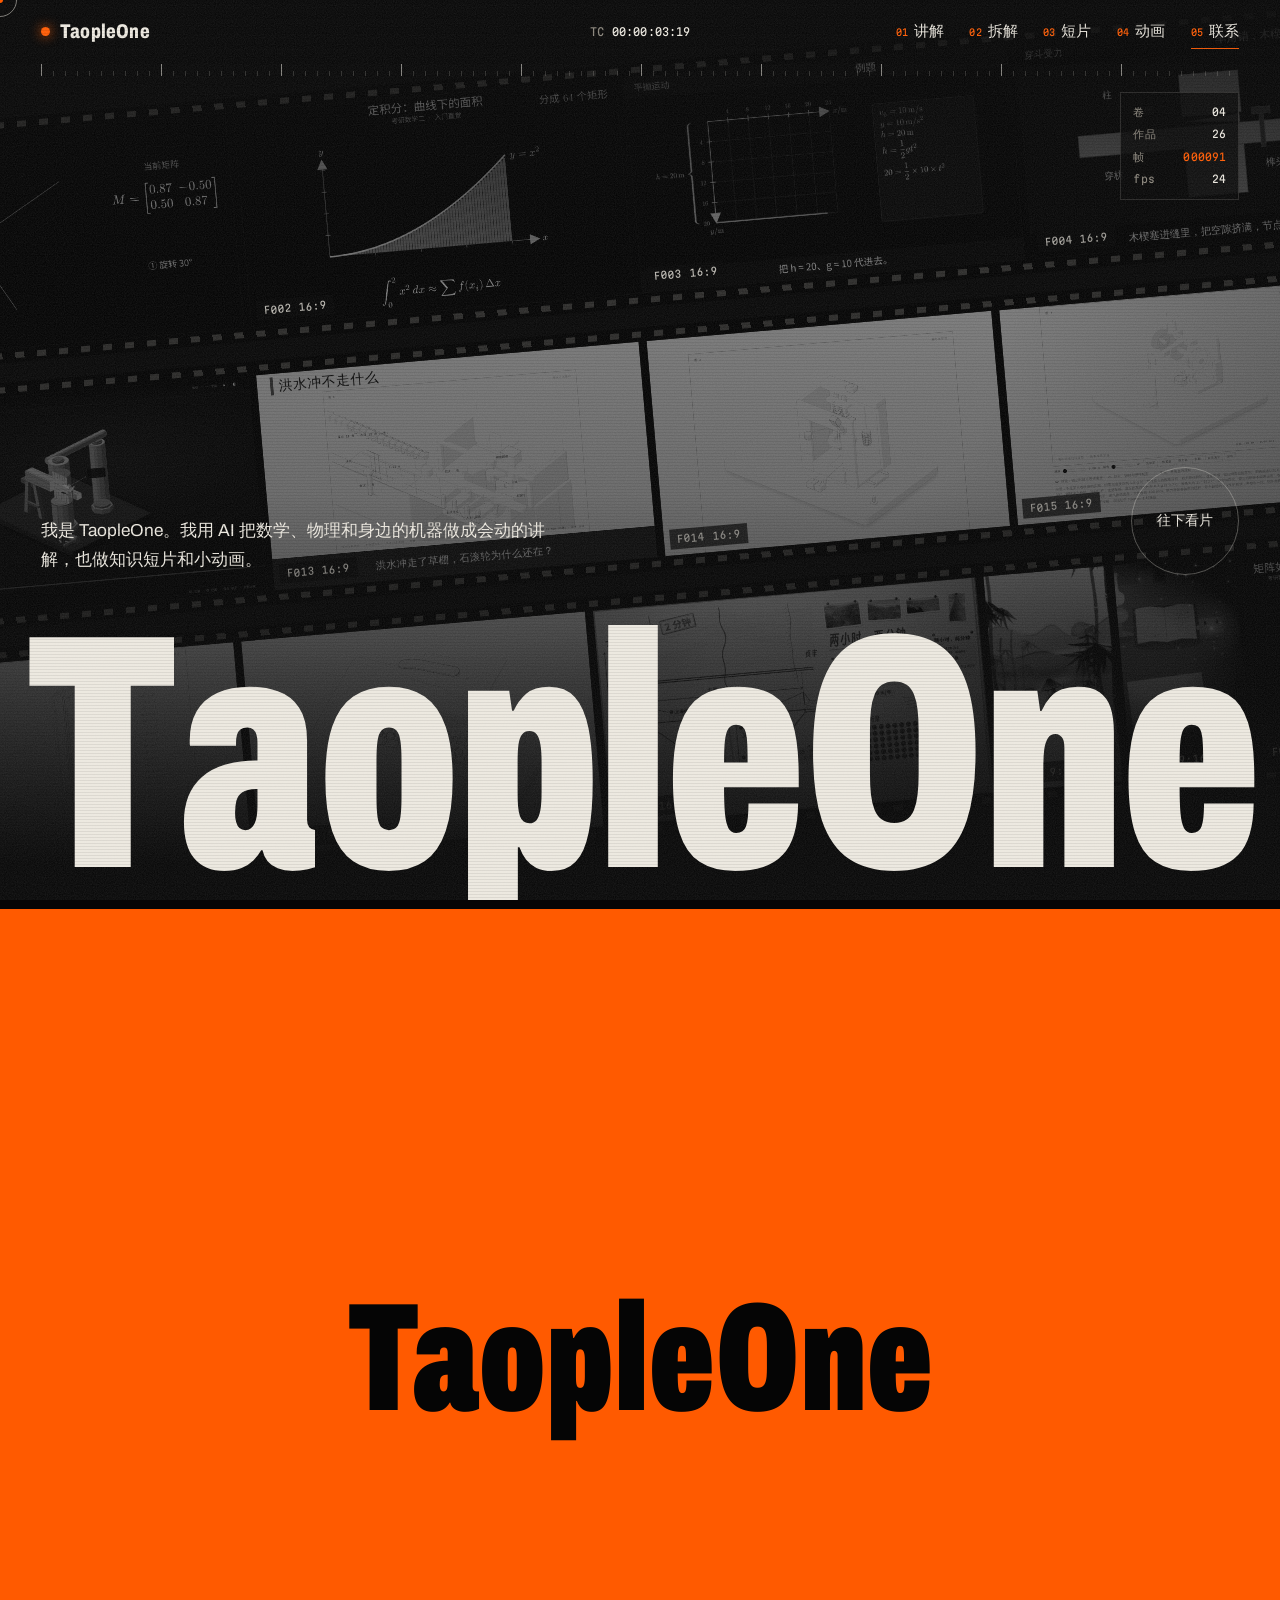
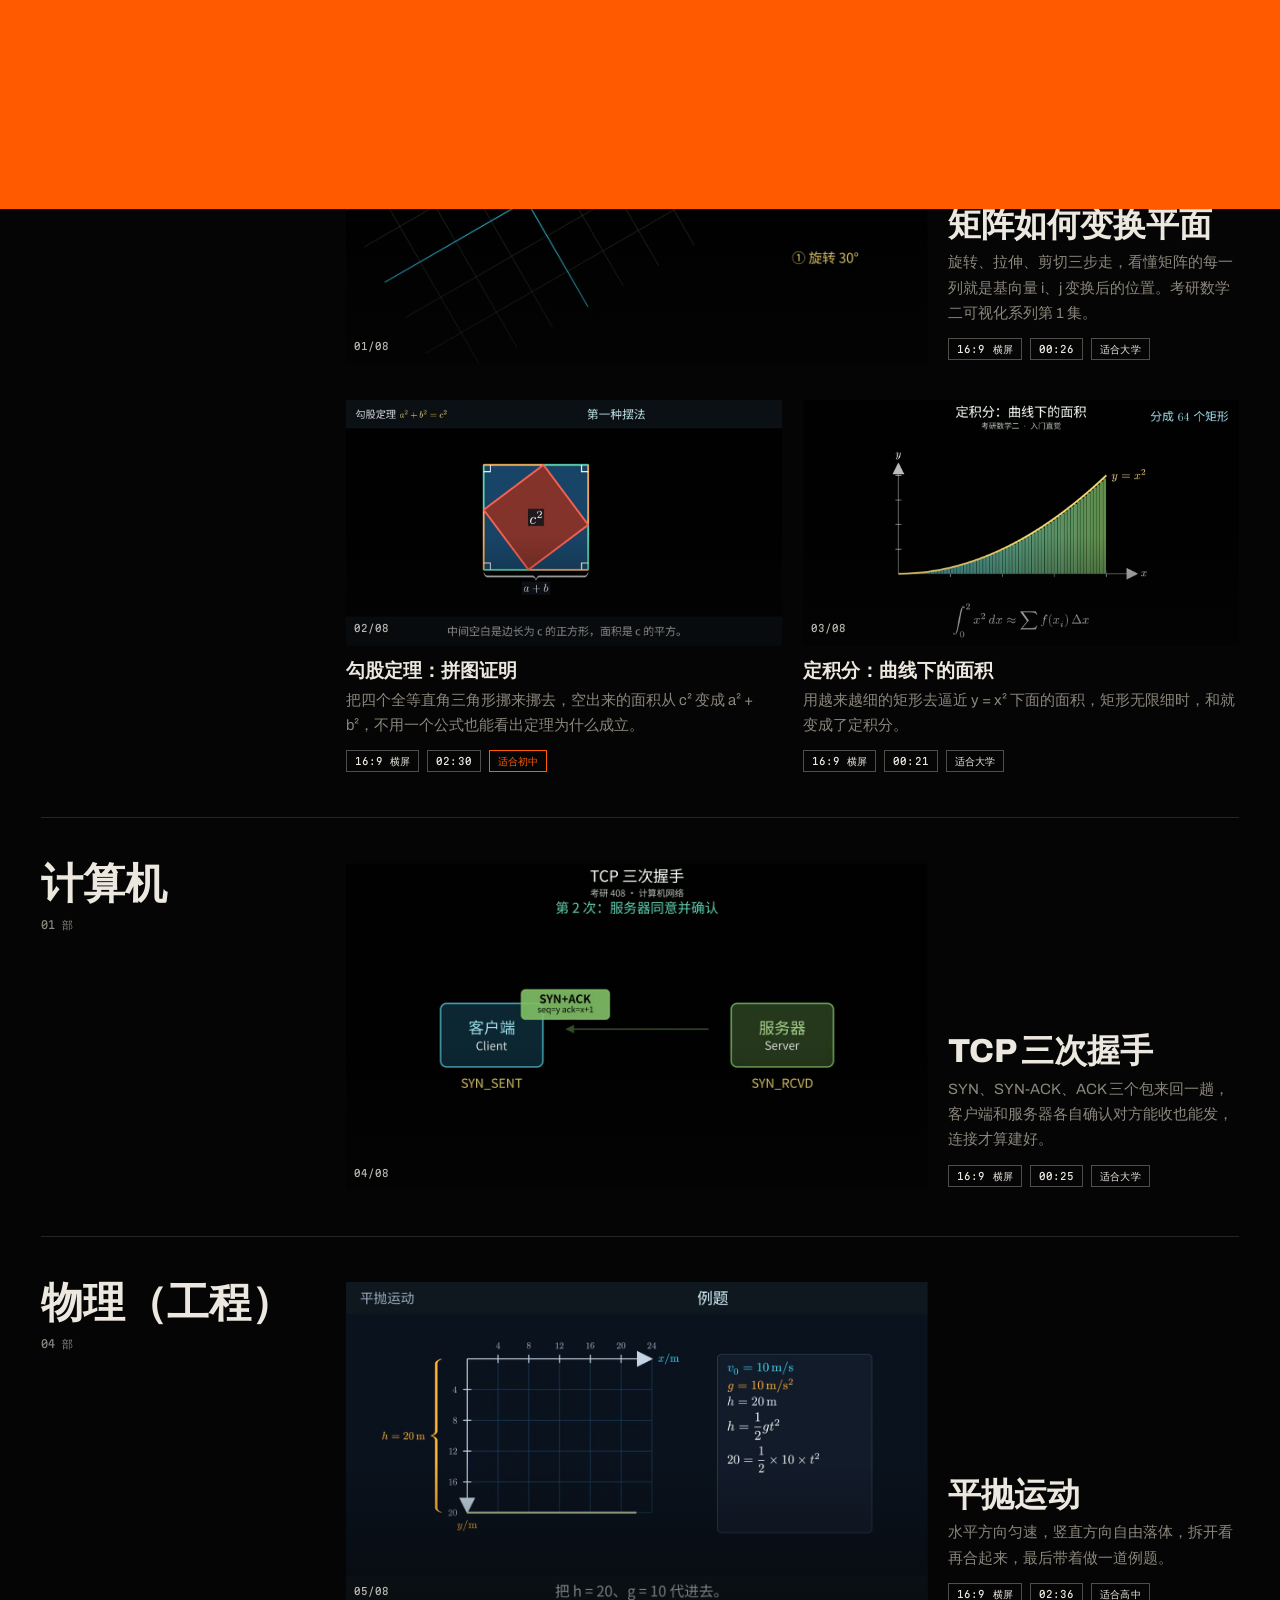
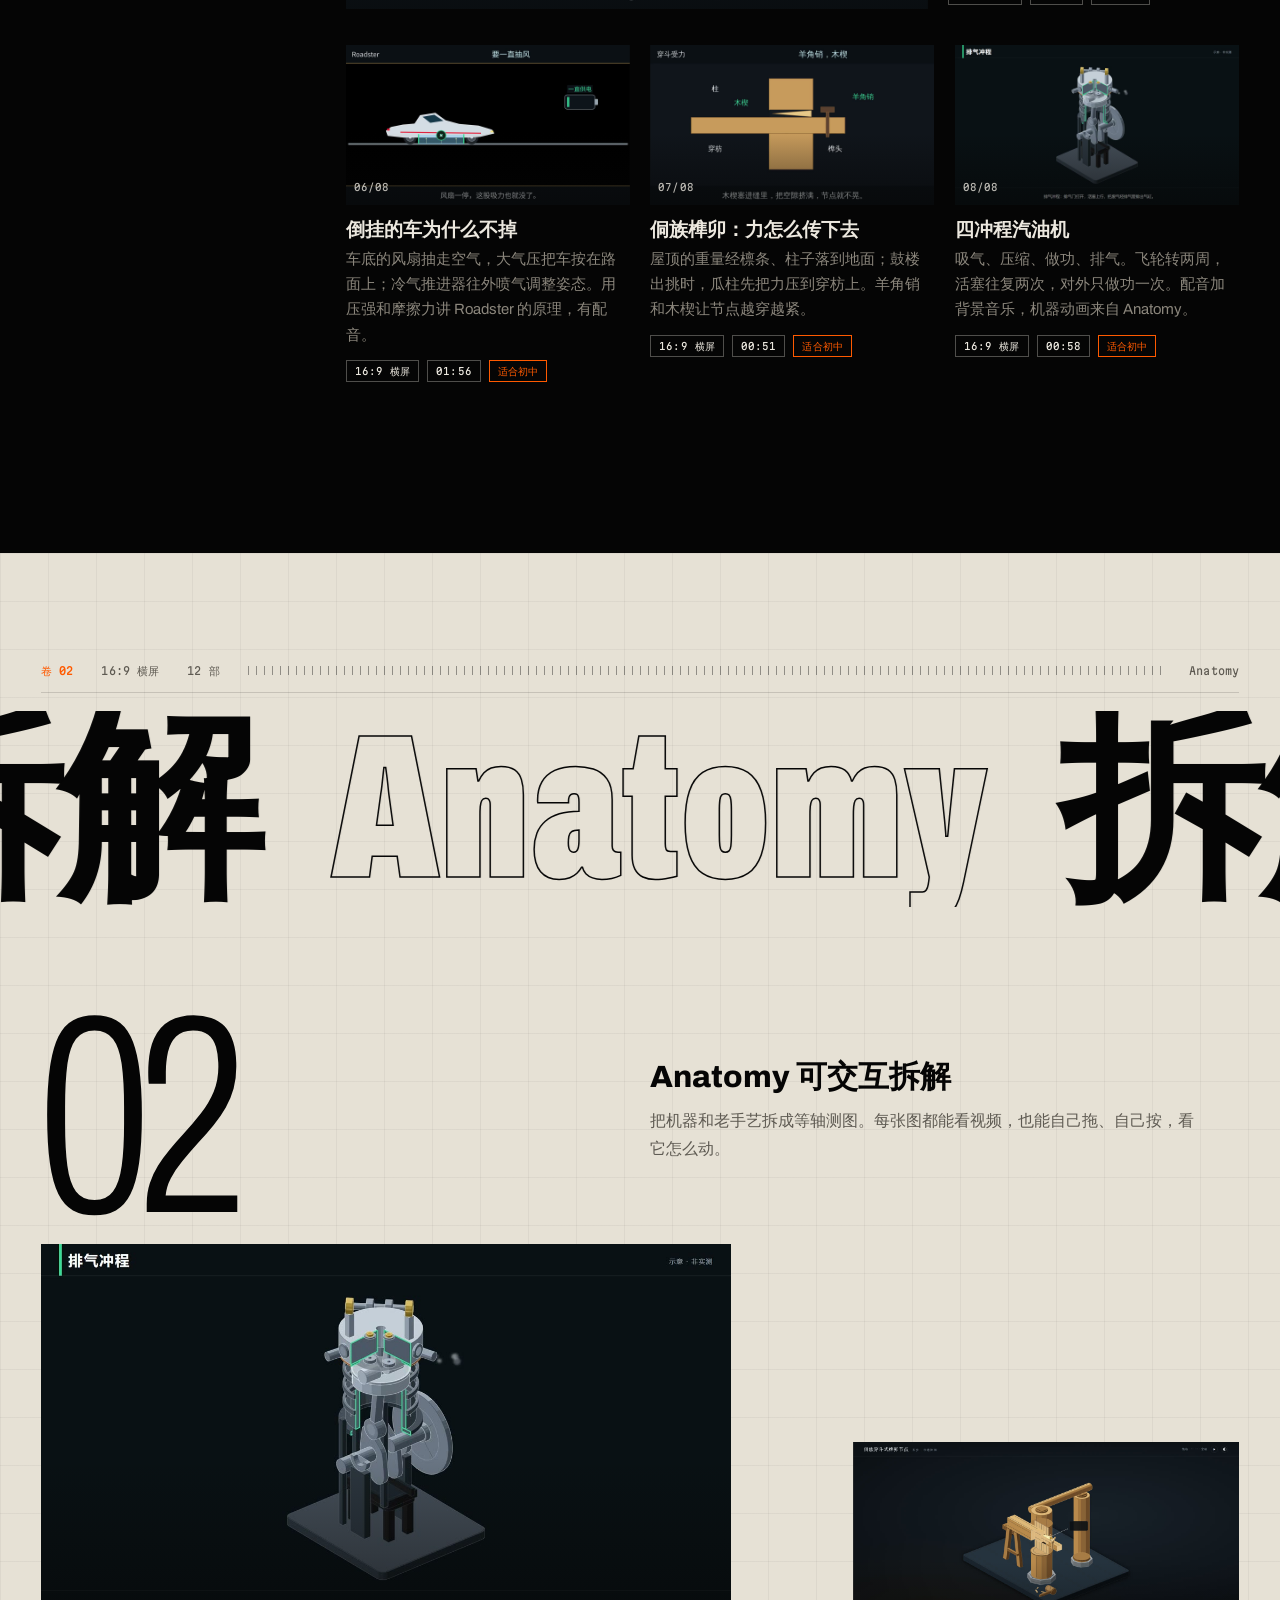
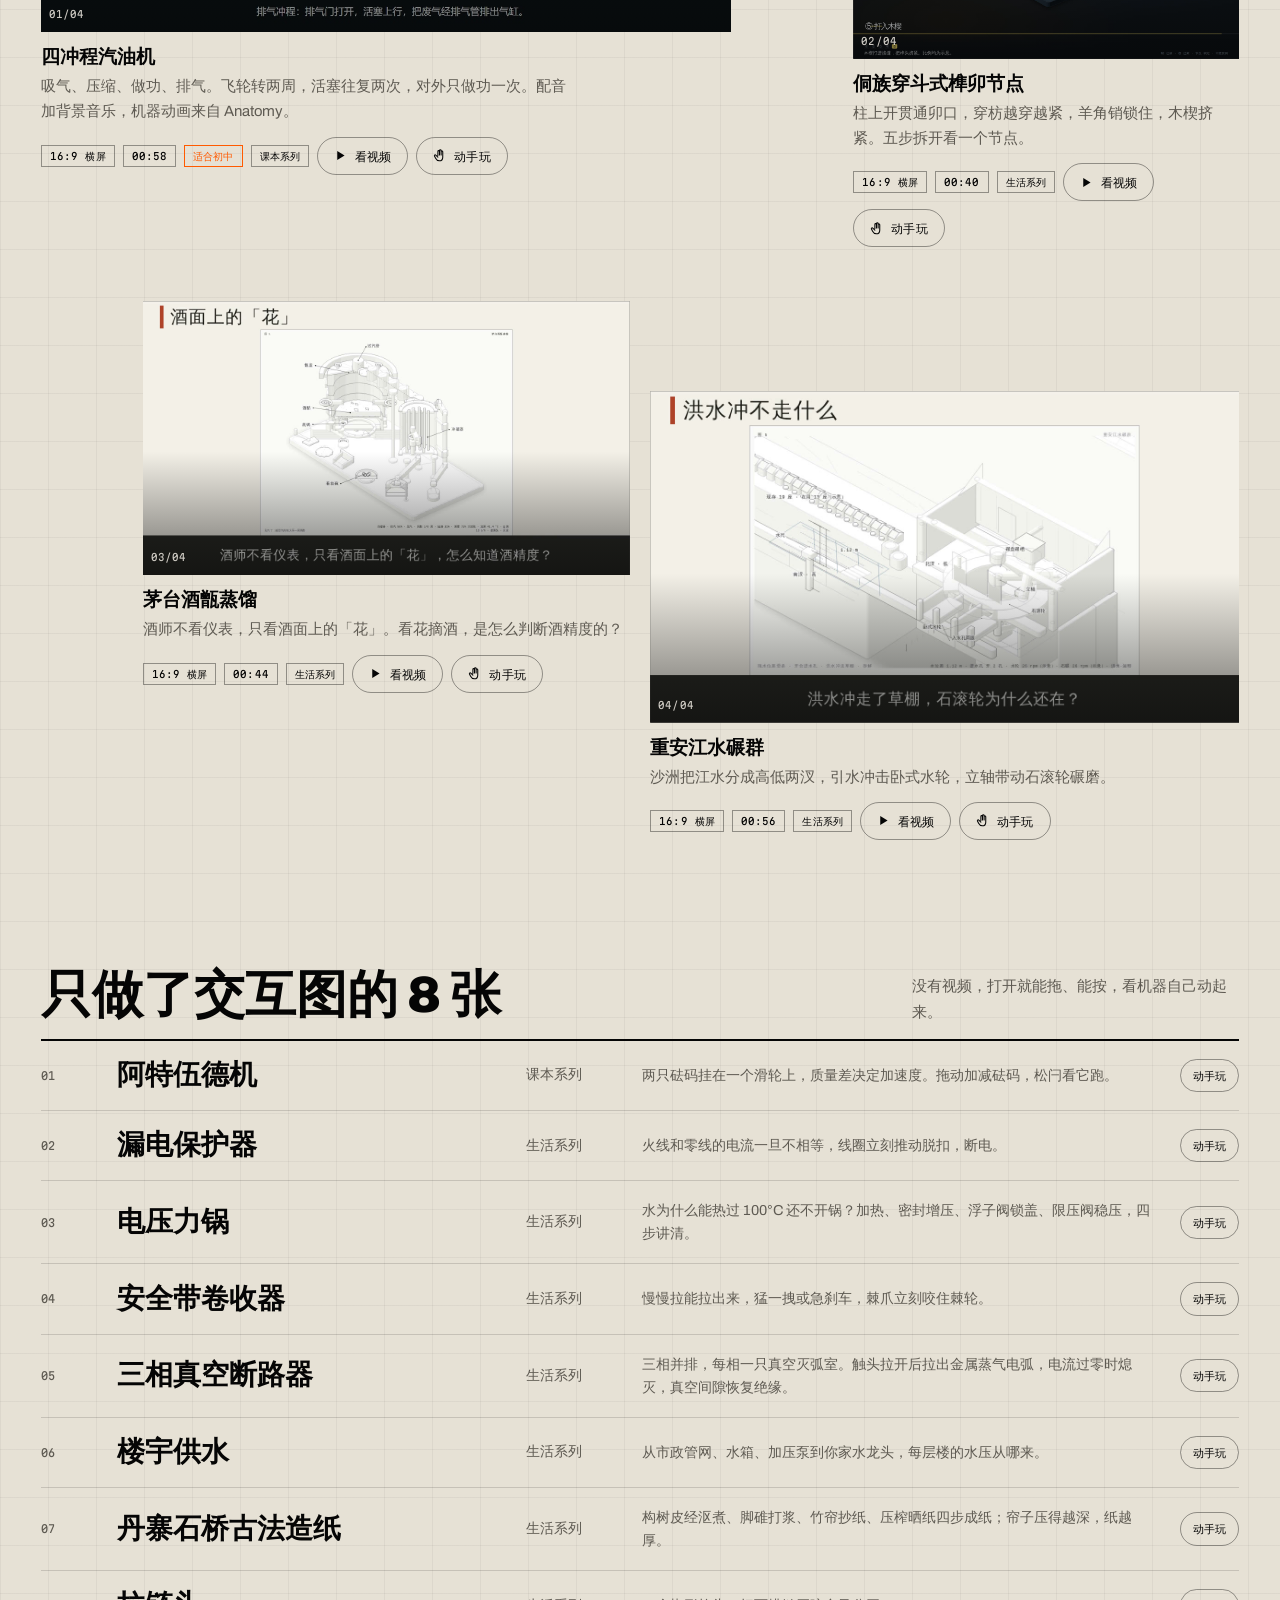
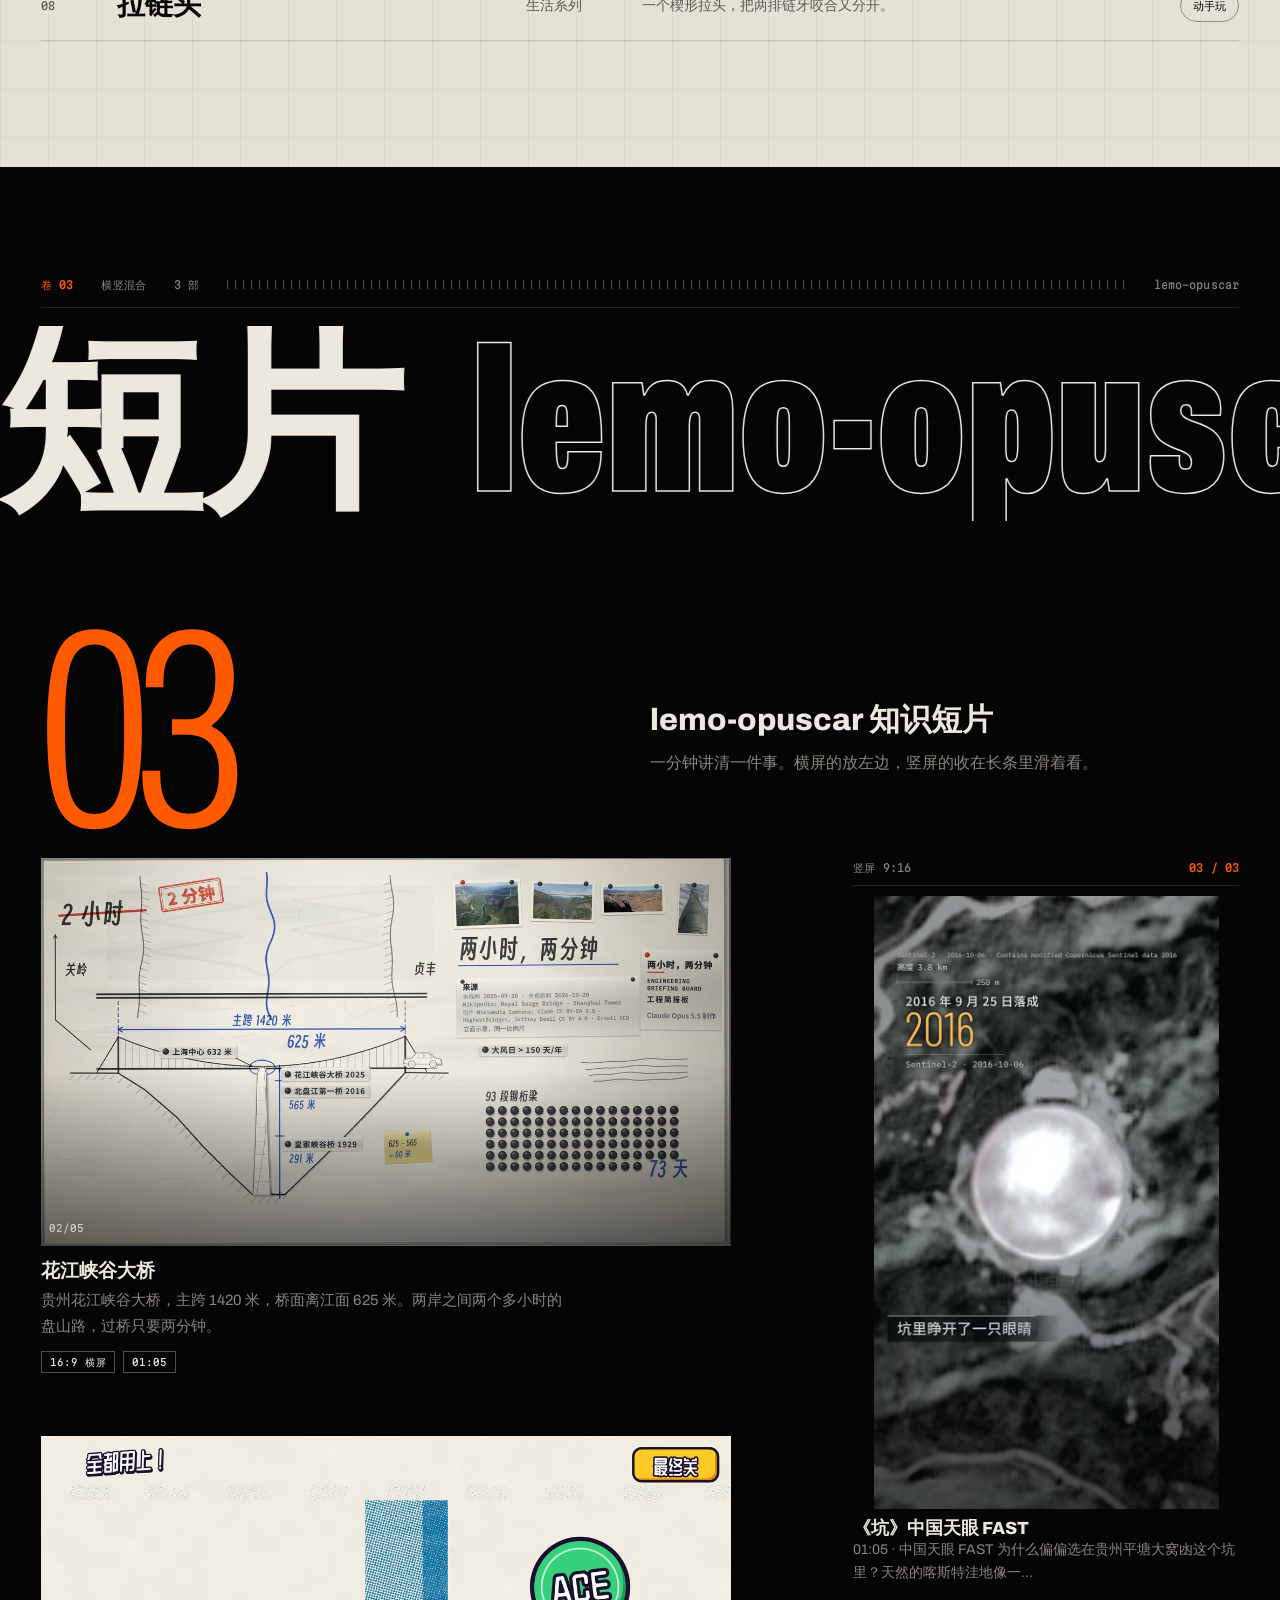
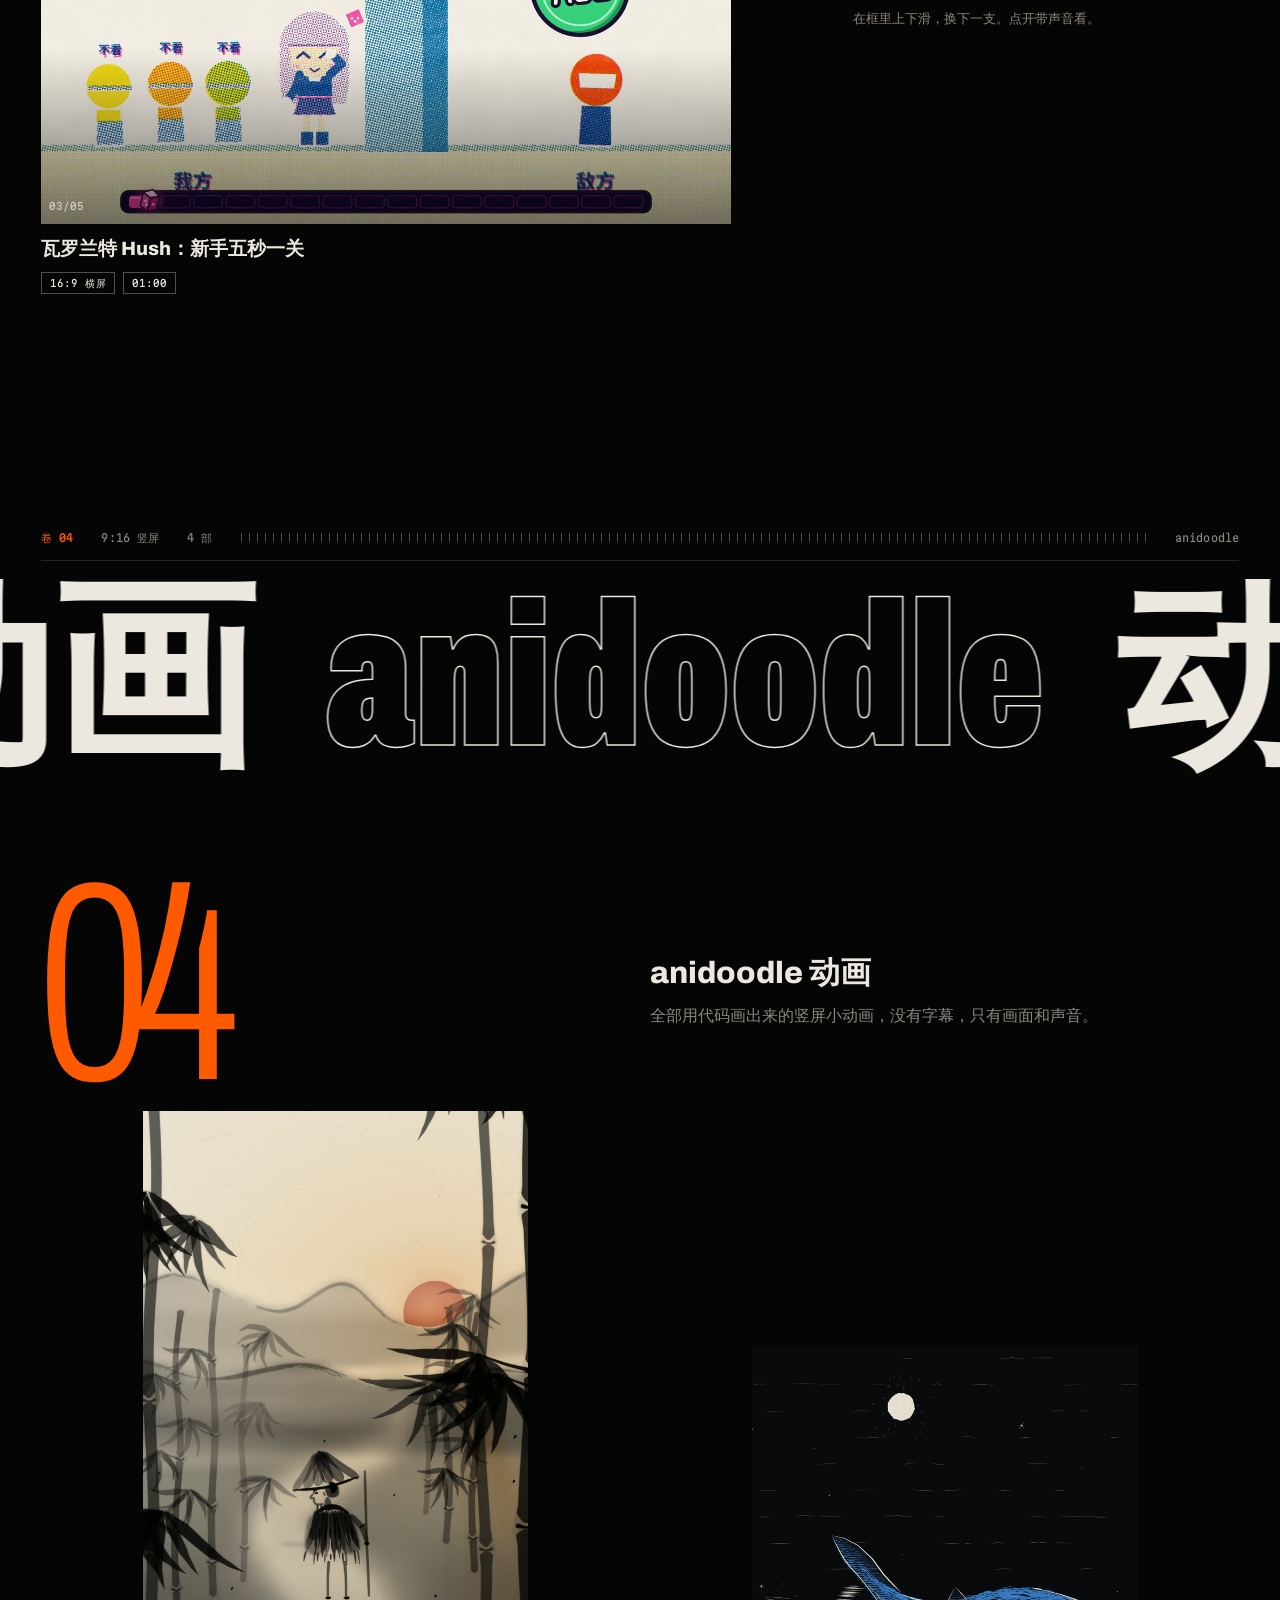
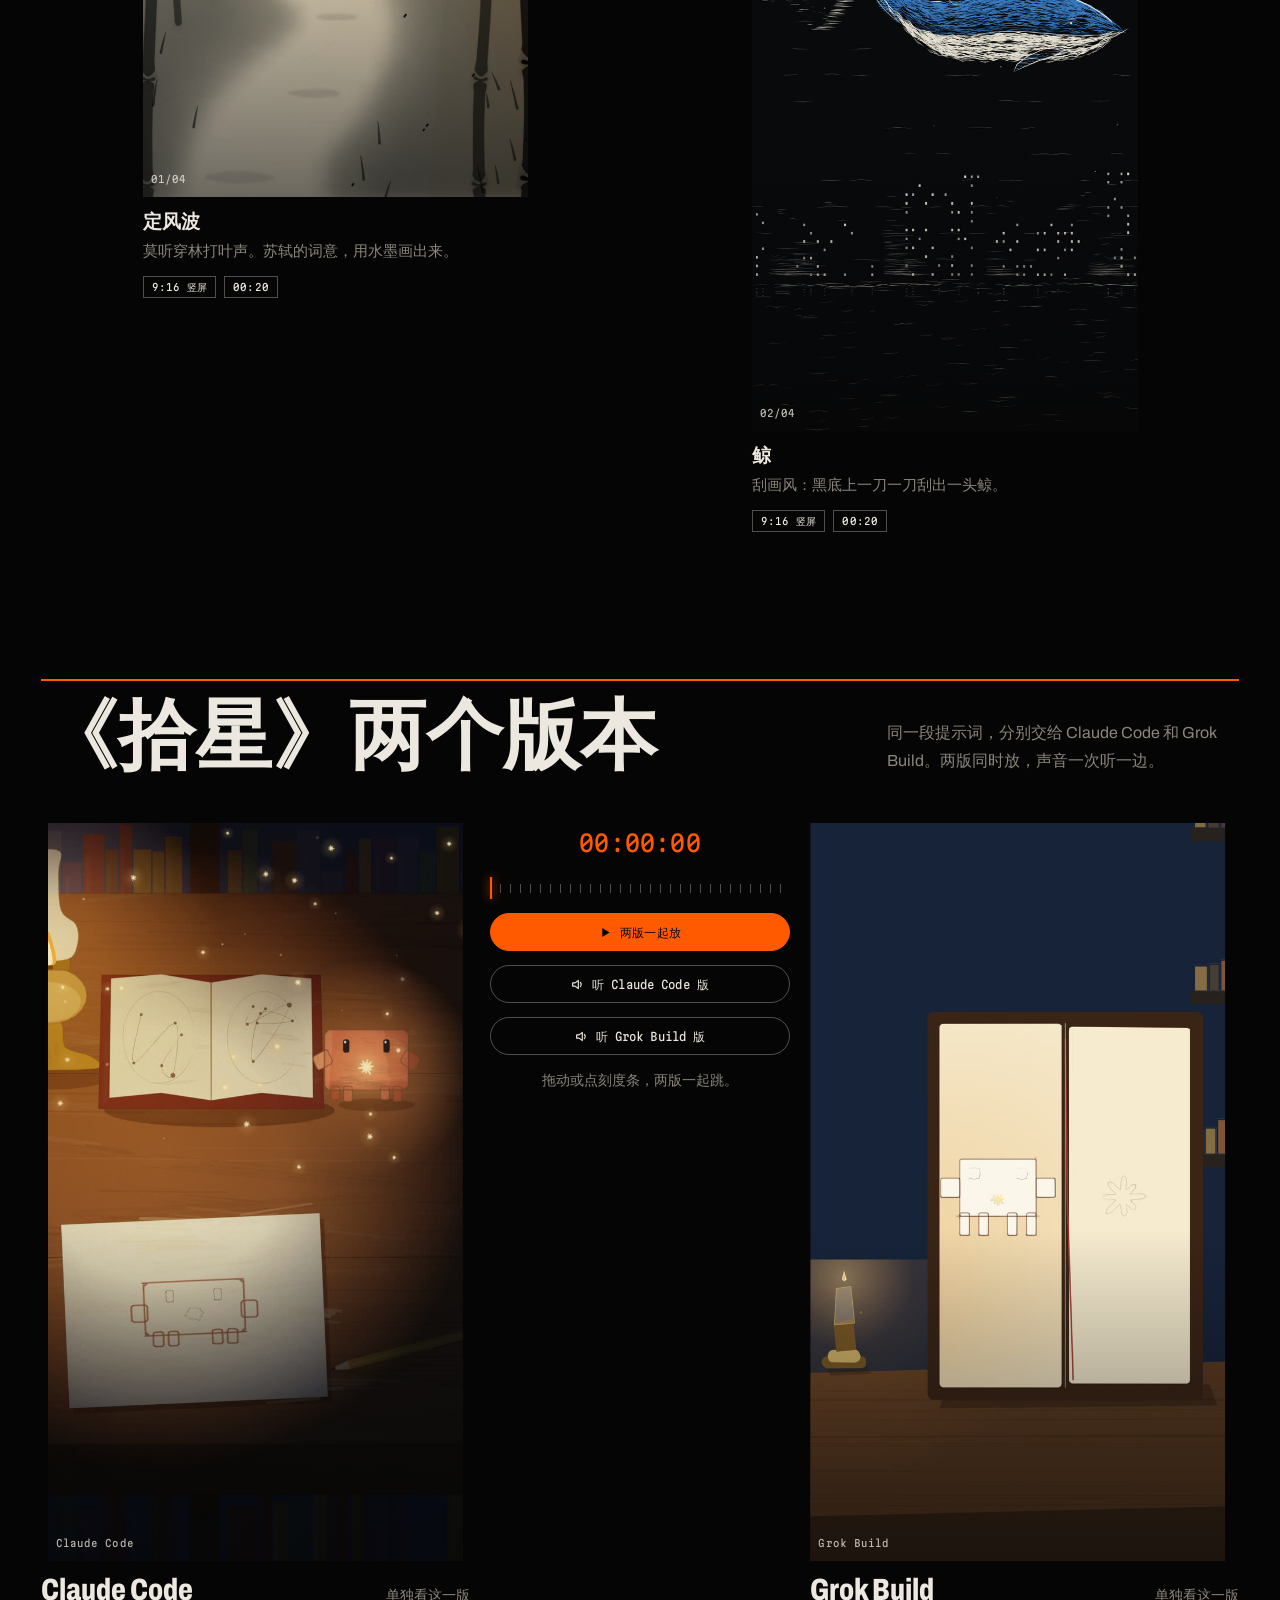
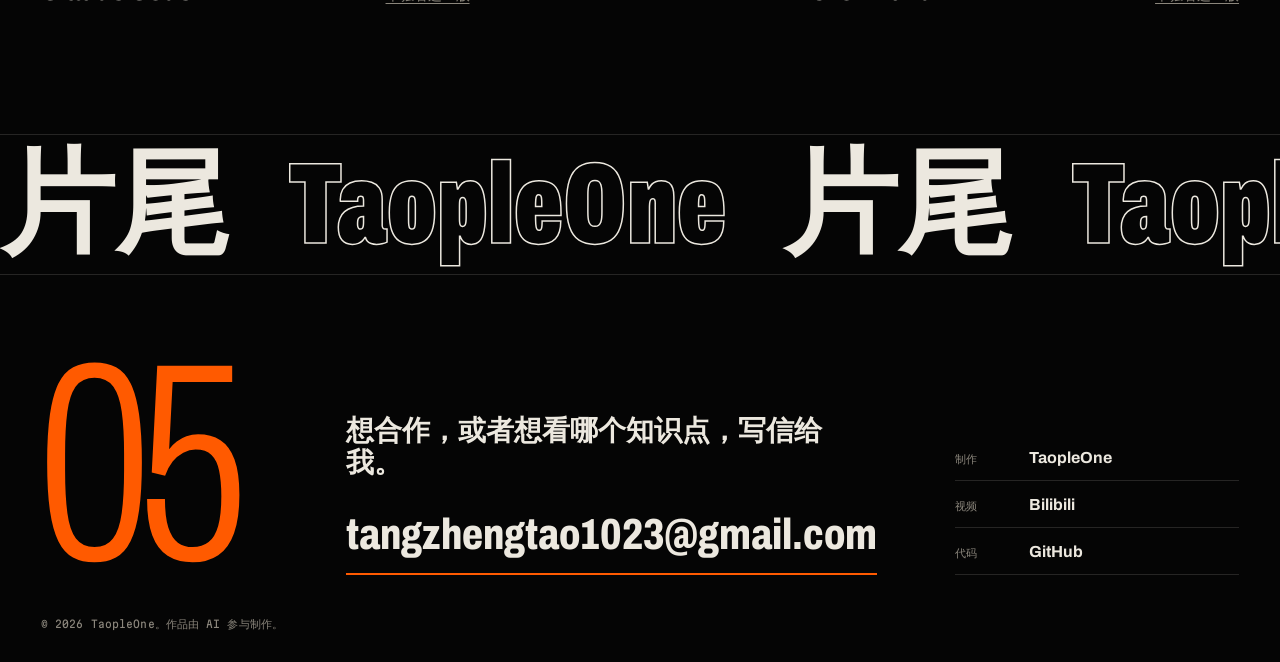
==== commit 78df33a5: "Lighter previews, mobile header, cleaner covers, share cards" ====
--- a/index.html
+++ b/index.html
@@ -6,9 +6,21 @@
 <title>TaopleOne · AI 动画作品放映厅</title>
 <meta name="description" content="TaopleOne 用 AI 做的讲解动画、可交互拆解图、知识短片和小动画。">
 <meta name="theme-color" content="#050505">
+<link rel="canonical" href="https://goaltang.github.io/">
+<meta property="og:type" content="website">
+<meta property="og:site_name" content="TaopleOne">
+<meta property="og:locale" content="zh_CN">
 <meta property="og:title" content="TaopleOne · AI 动画作品放映厅">
 <meta property="og:description" content="数学、物理、工程讲解动画，可交互拆解图，知识短片和小动画。">
-<meta property="og:image" content="covers/four-stroke.jpg">
+<meta property="og:url" content="https://goaltang.github.io/">
+<meta property="og:image" content="https://goaltang.github.io/covers/four-stroke.jpg">
+<meta property="og:image:width" content="1280">
+<meta property="og:image:height" content="720">
+<meta property="og:image:alt" content="TaopleOne 作品封面：四冲程发动机讲解">
+<meta name="twitter:card" content="summary_large_image">
+<meta name="twitter:title" content="TaopleOne · AI 动画作品放映厅">
+<meta name="twitter:description" content="数学、物理、工程讲解动画，可交互拆解图，知识短片和小动画。">
+<meta name="twitter:image" content="https://goaltang.github.io/covers/four-stroke.jpg">
 <link rel="icon" href="data:image/svg+xml,<svg xmlns='http://www.w3.org/2000/svg' viewBox='0 0 32 32'><rect width='32' height='32' fill='%23050505'/><circle cx='16' cy='16' r='7' fill='%23ff5a00'/><path d='M3 3h5M3 3v5M29 3h-5M29 3v5M3 29h5M3 29v-5M29 29h-5M29 29v-5' stroke='%23ece8df' stroke-width='2' fill='none'/></svg>">
 <link rel="preload" href="assets/fonts/archivo-wdth.woff2" as="font" type="font/woff2" crossorigin>
 <link rel="stylesheet" href="assets/css/site.css">
--- a/assets/css/site.css
+++ b/assets/css/site.css
@@ -239,8 +239,6 @@
   font-size: 10px; line-height: 1.5; color: var(--paper); background: rgba(5, 5, 5, .74);
   font-variant-numeric: tabular-nums; pointer-events: none;
 }
-.tag.tl { left: 8px; top: 8px; }
-.tag.tr { right: 8px; top: 8px; }
 .tag.bl { left: 8px; bottom: 8px; background: none; padding-left: 0; color: rgba(236, 232, 223, .78); }
 .tag.br { right: 8px; bottom: 8px; }
 .tag.live { background: var(--hot); color: var(--hot-ink); opacity: 0; transition: opacity .3s; }
@@ -475,6 +473,10 @@
 .work-more-head span { font-family: var(--mono); font-size: 11px; color: var(--dim); }
 .work-more .grid { grid-template-columns: repeat(3, minmax(0, 1fr)); }
 .work-more .grid.tall { grid-template-columns: repeat(4, minmax(0, 1fr)); }
+/* build.py 生成的静态作品页 work/<id>.html：和作品页同一套版式，只是内容不用等 JS */
+.static-stage { background: #000; }
+.static-stage img { width: 100%; height: auto; }
+.static-note { margin-top: 22px; font-size: .92rem; line-height: 1.7; color: var(--dim); }
 
 /* ---------- 显露 ---------- */
 
@@ -536,6 +538,17 @@
   .top { grid-template-columns: 1fr auto; }
   /* 手机上顶栏常驻：菜单按钮不能跟着滚走 */
   html.is-scrolled-down .top { transform: none; }
+  /* 过了首屏就换成实底 + 毛玻璃：白字在米白的拆解卷上也看得清，不再压在卷标题上 */
+  html.is-past-hero .top {
+    background: rgba(5, 5, 5, .88);
+    -webkit-backdrop-filter: blur(14px) saturate(1.15);
+    backdrop-filter: blur(14px) saturate(1.15);
+    border-bottom: 1px solid var(--line);
+    transition: background-color .3s var(--ease);
+  }
+  @supports not ((backdrop-filter: blur(1px)) or (-webkit-backdrop-filter: blur(1px))) {
+    html.is-past-hero .top { background: var(--black); }
+  }
   .top-tc { display: none; }
   .group-label { grid-column: 1 / -1; position: static; display: flex; align-items: baseline; gap: 14px; }
   .group-label span { margin: 0; }
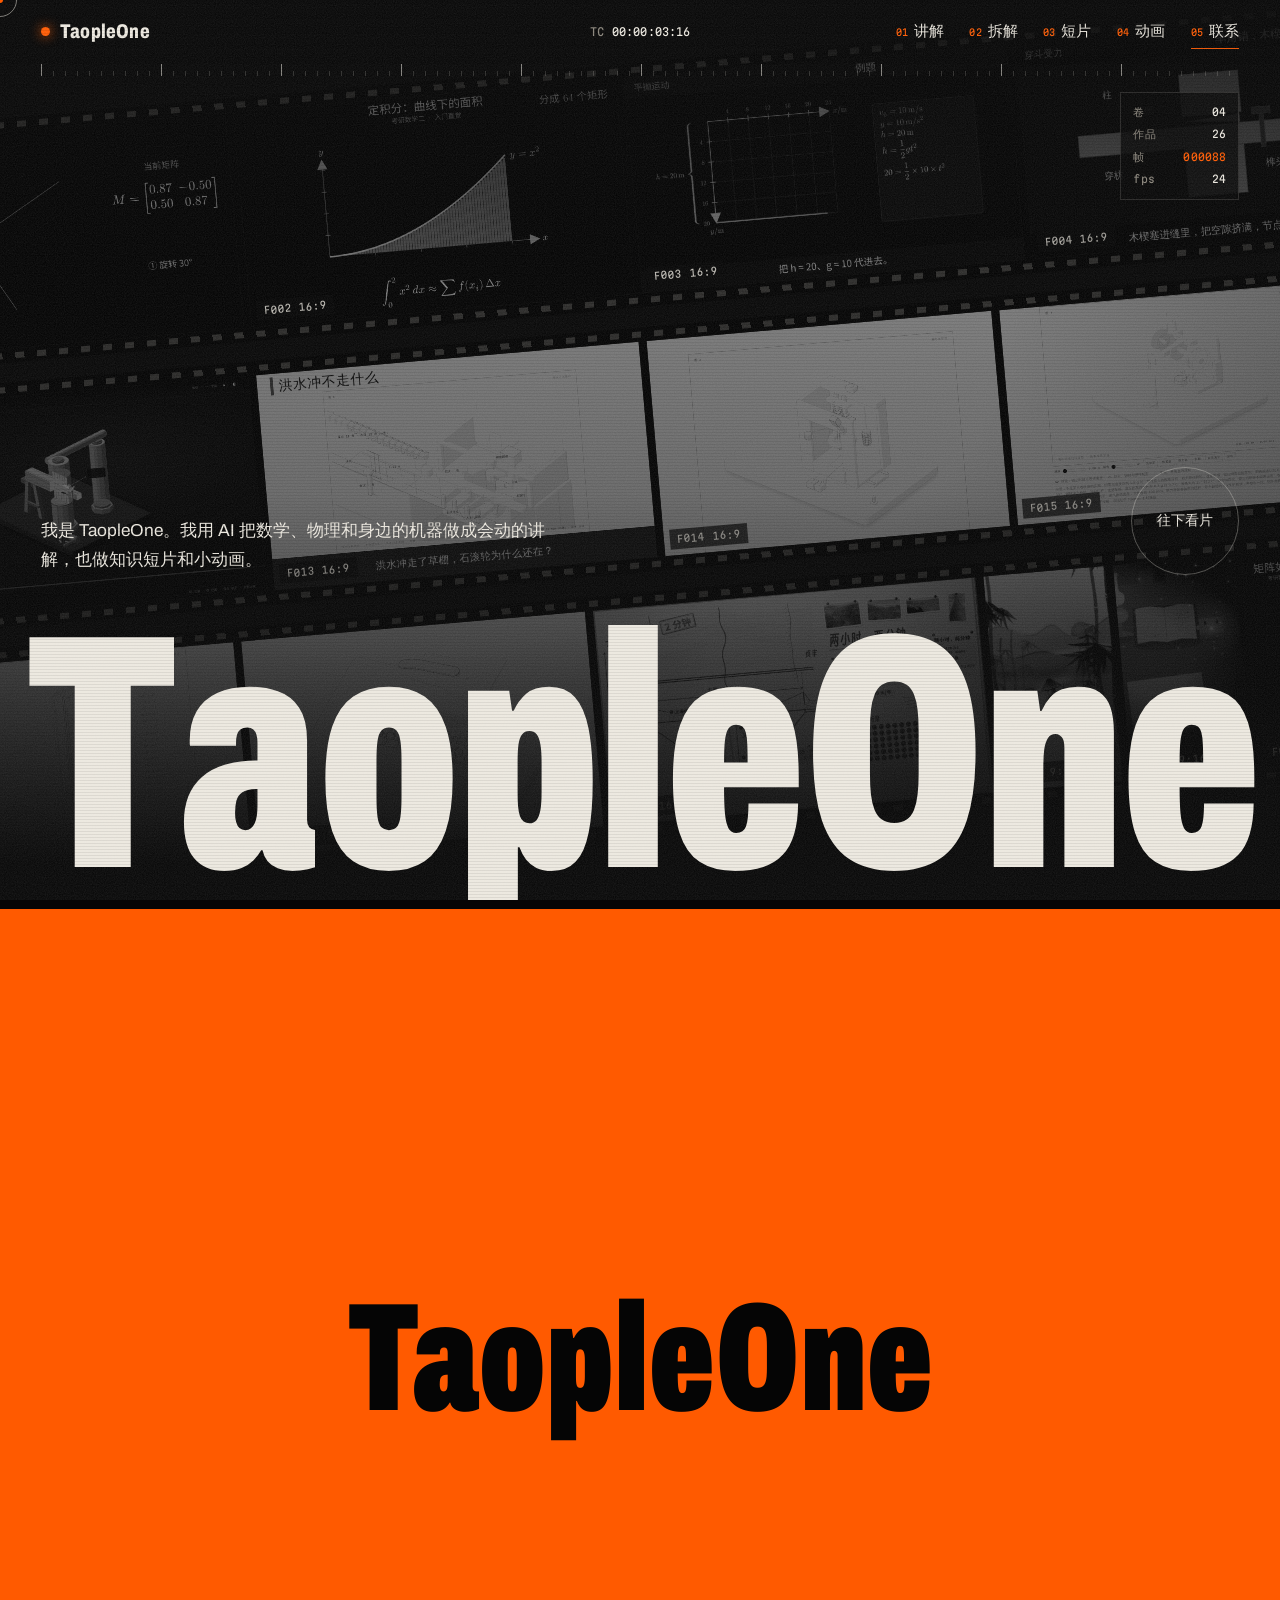
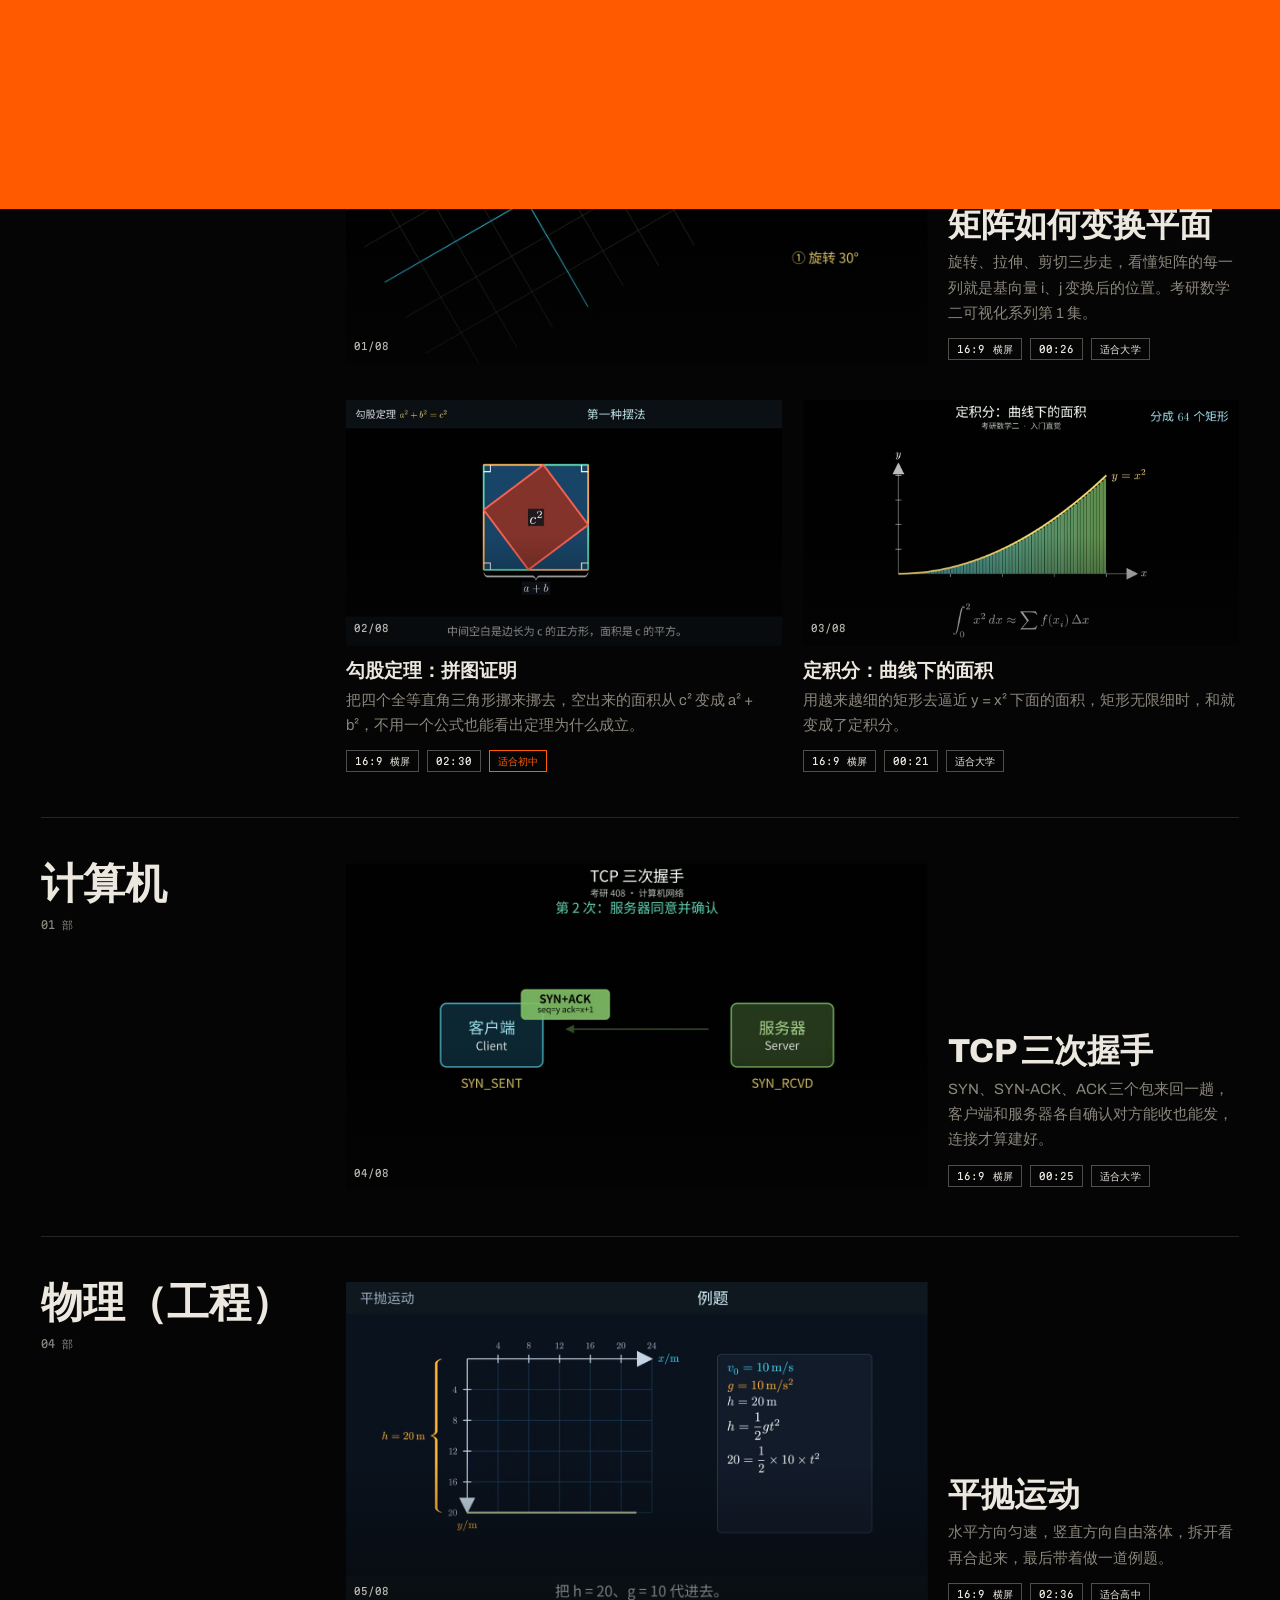
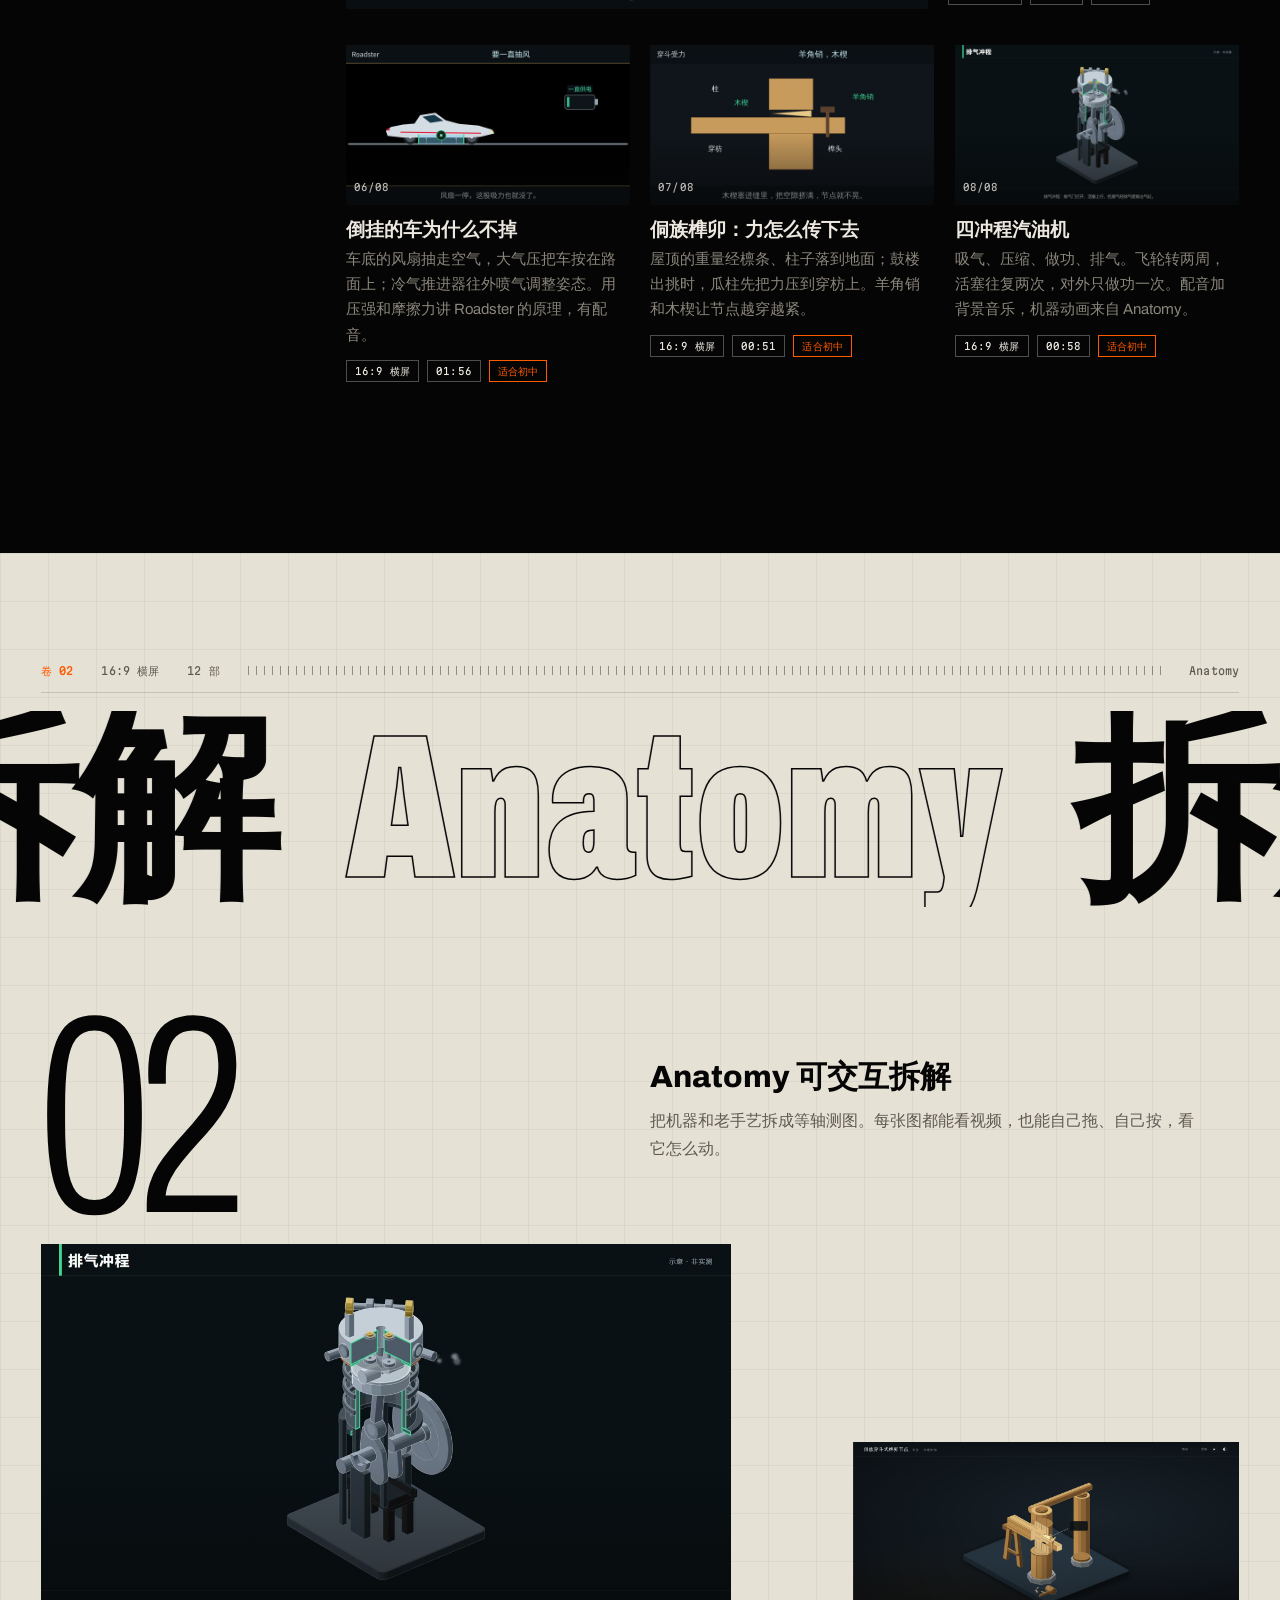
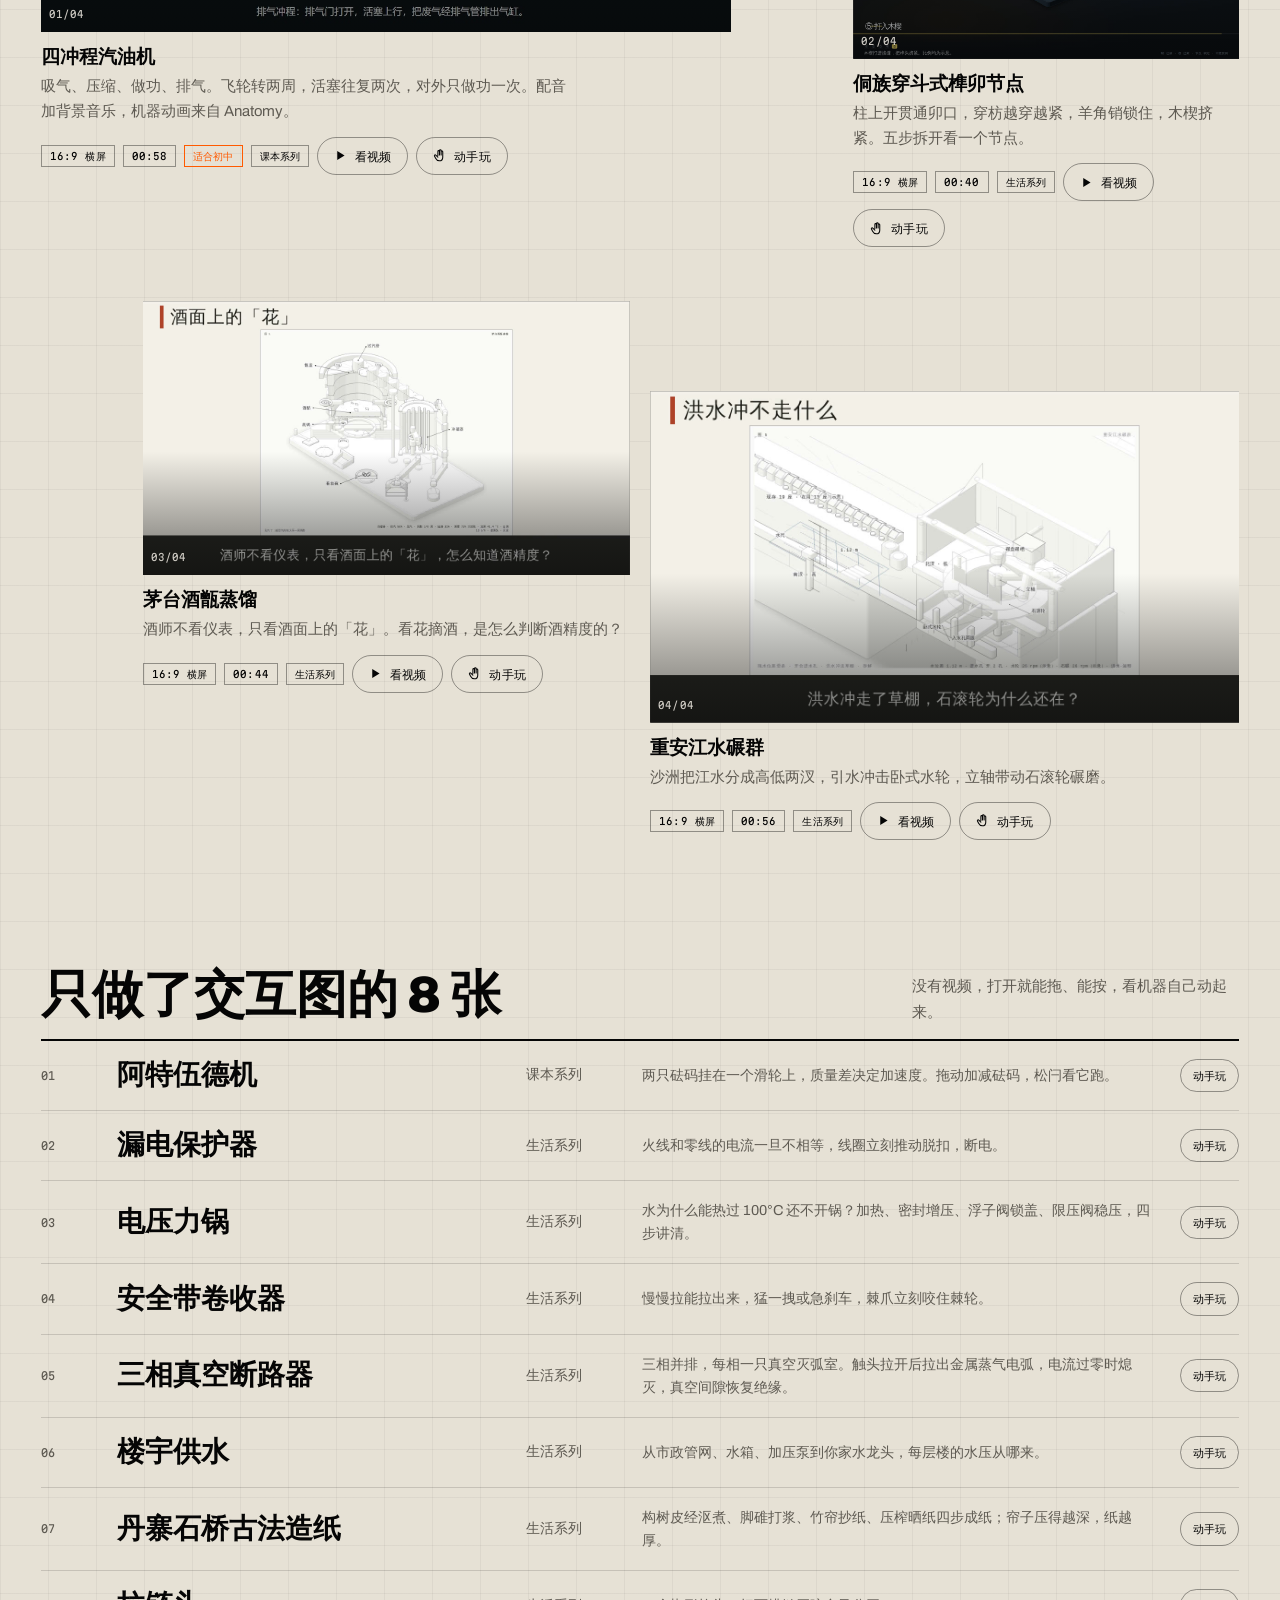
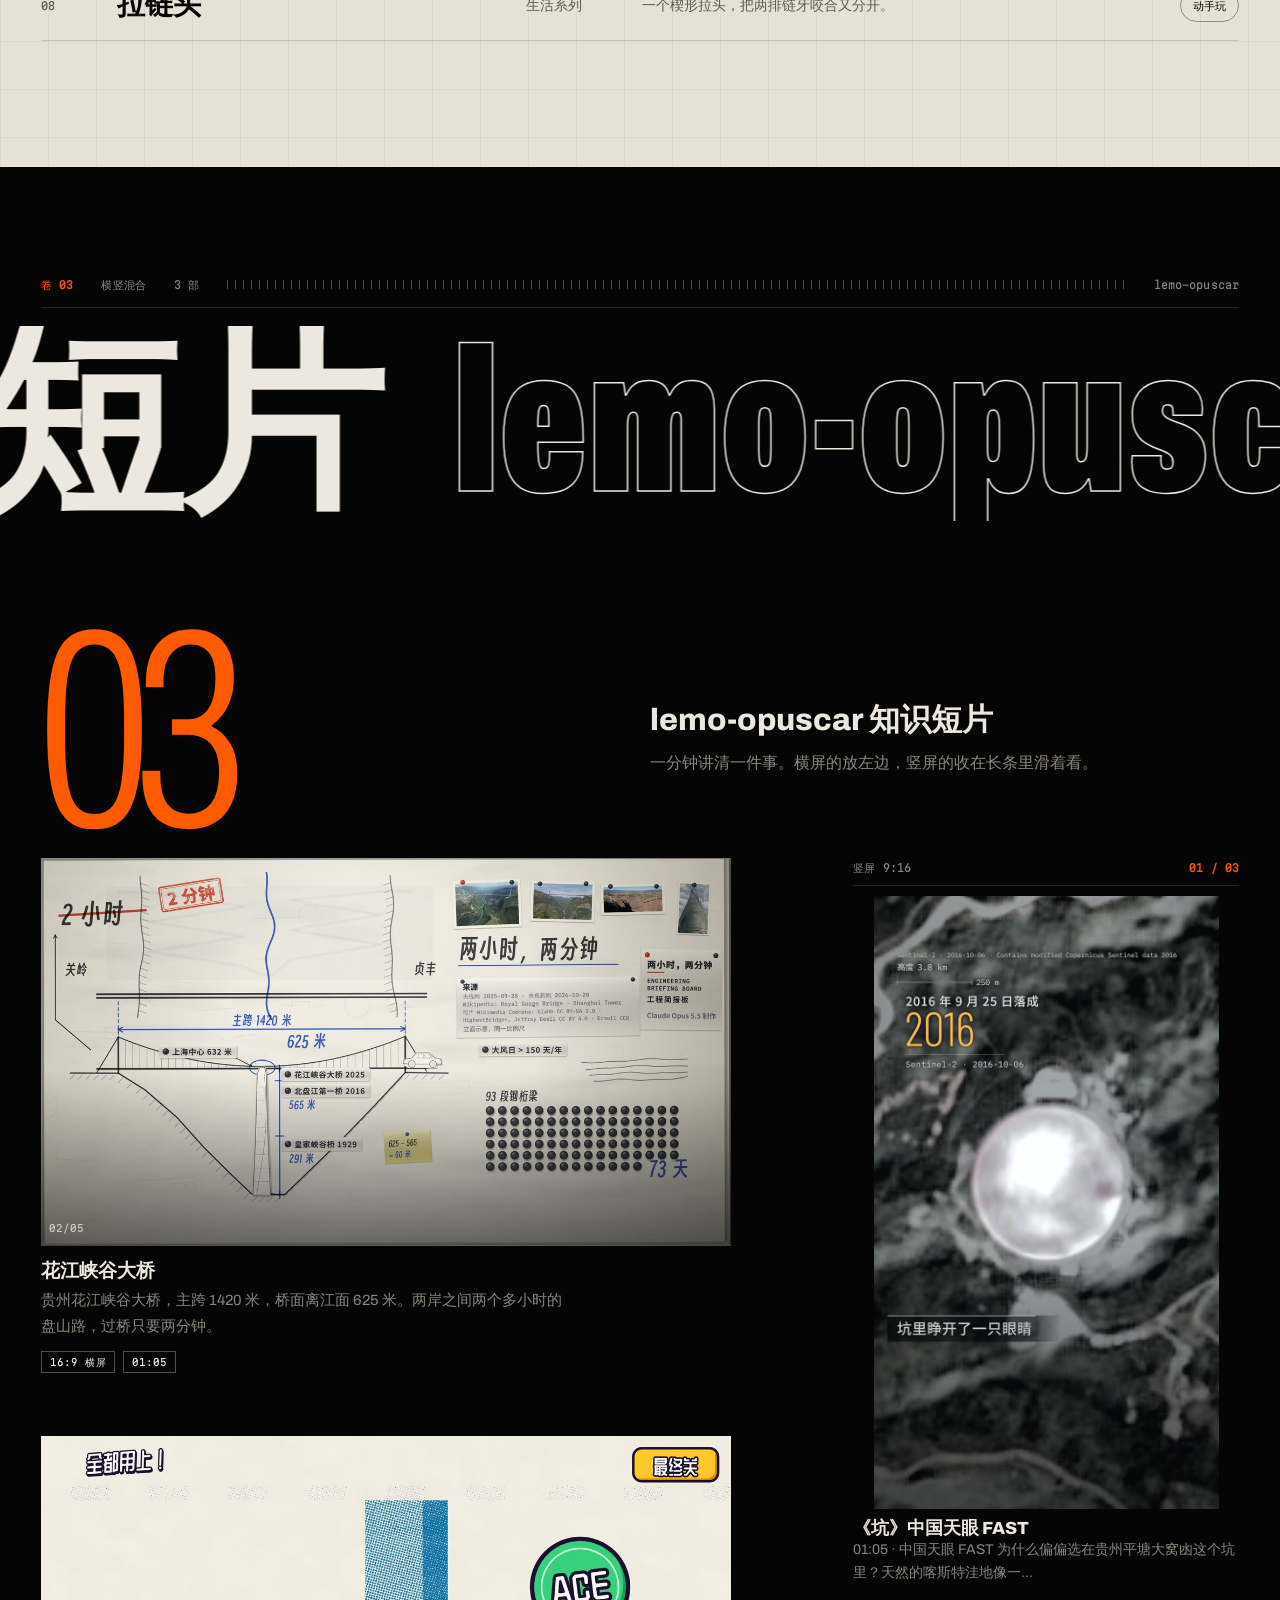
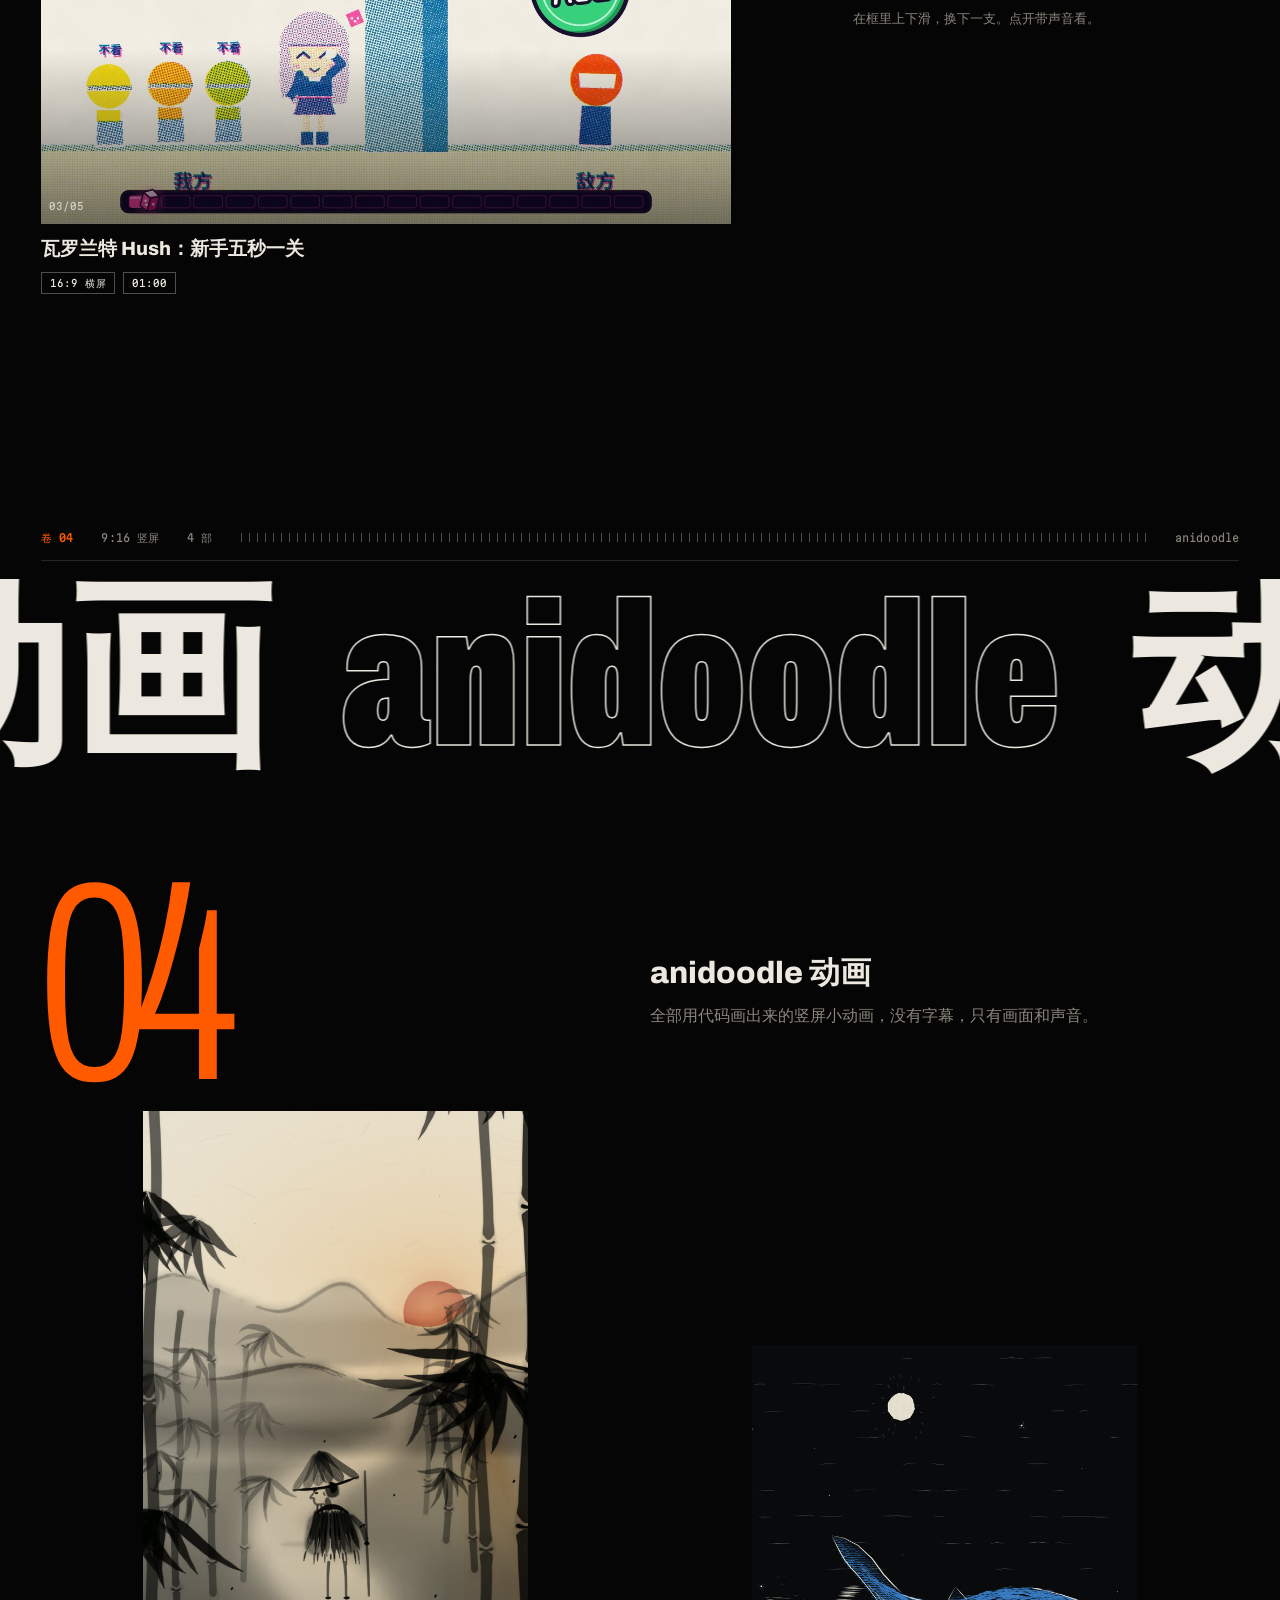
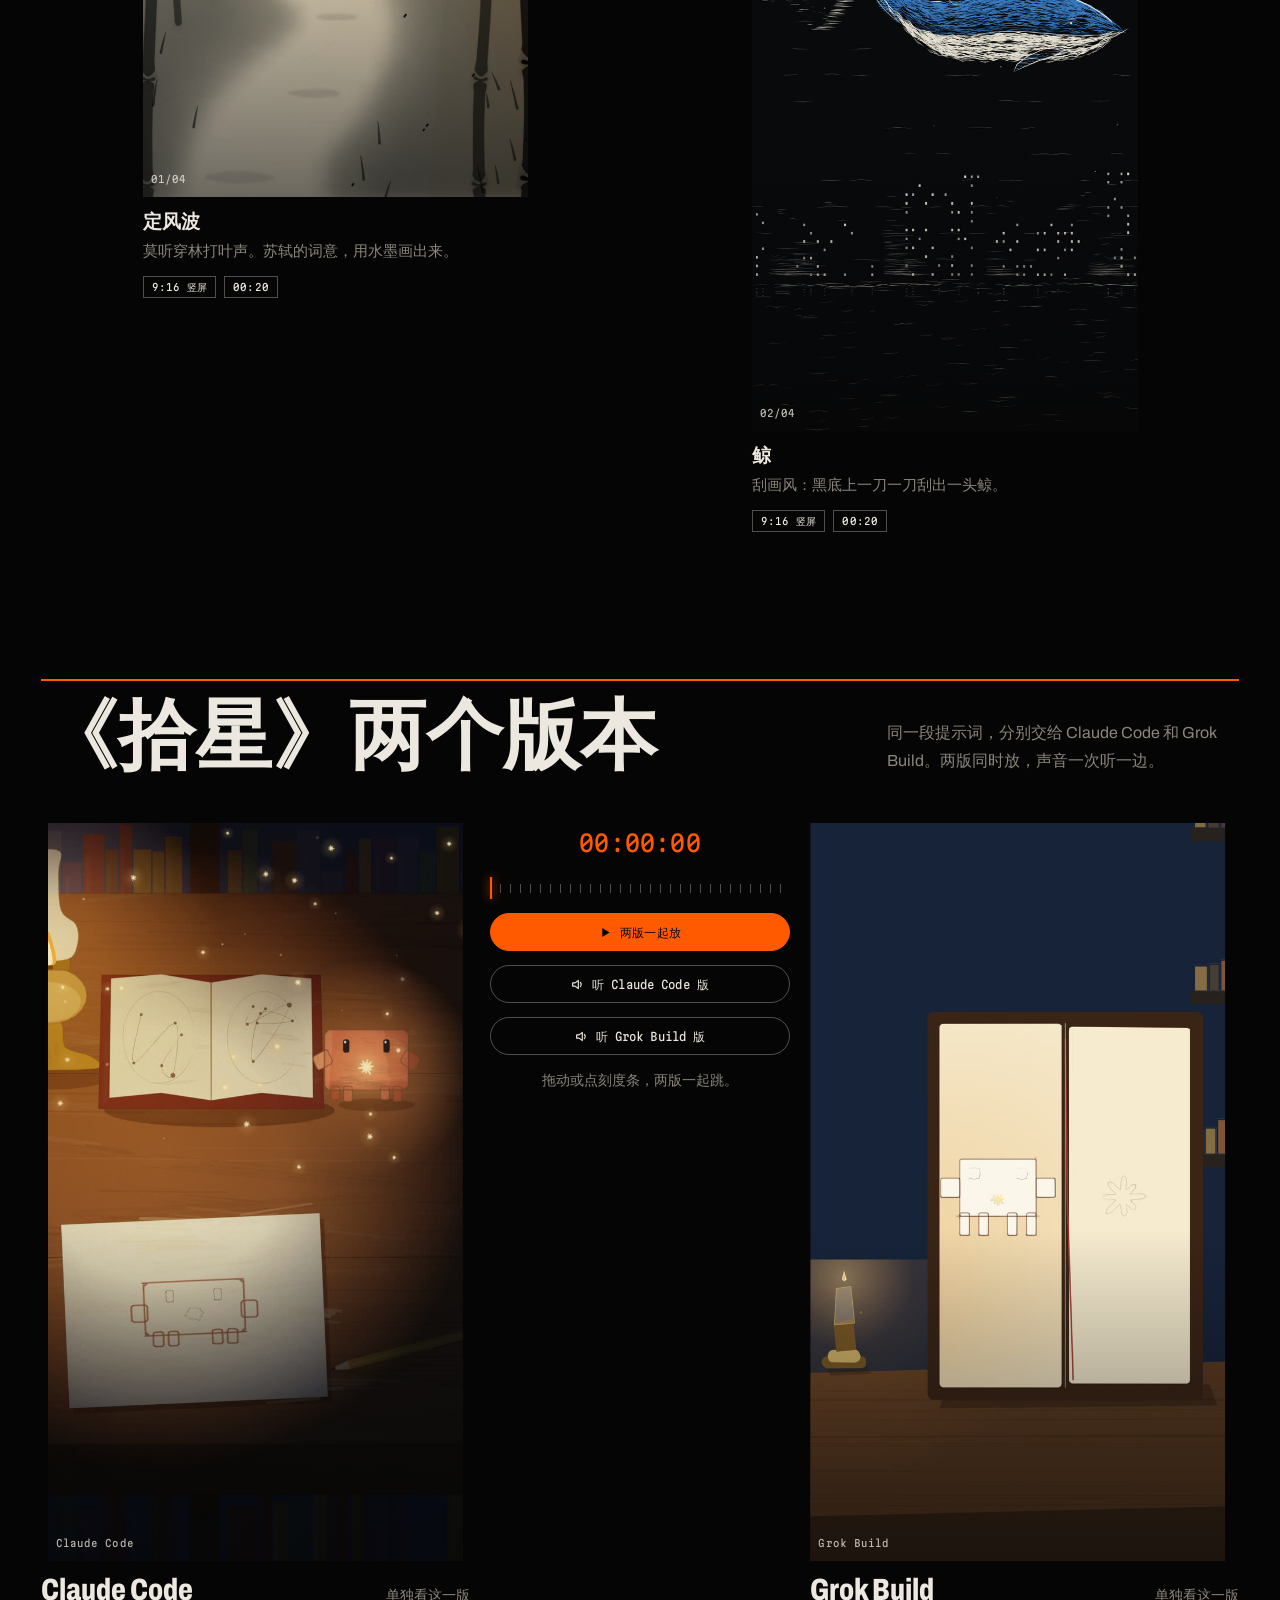
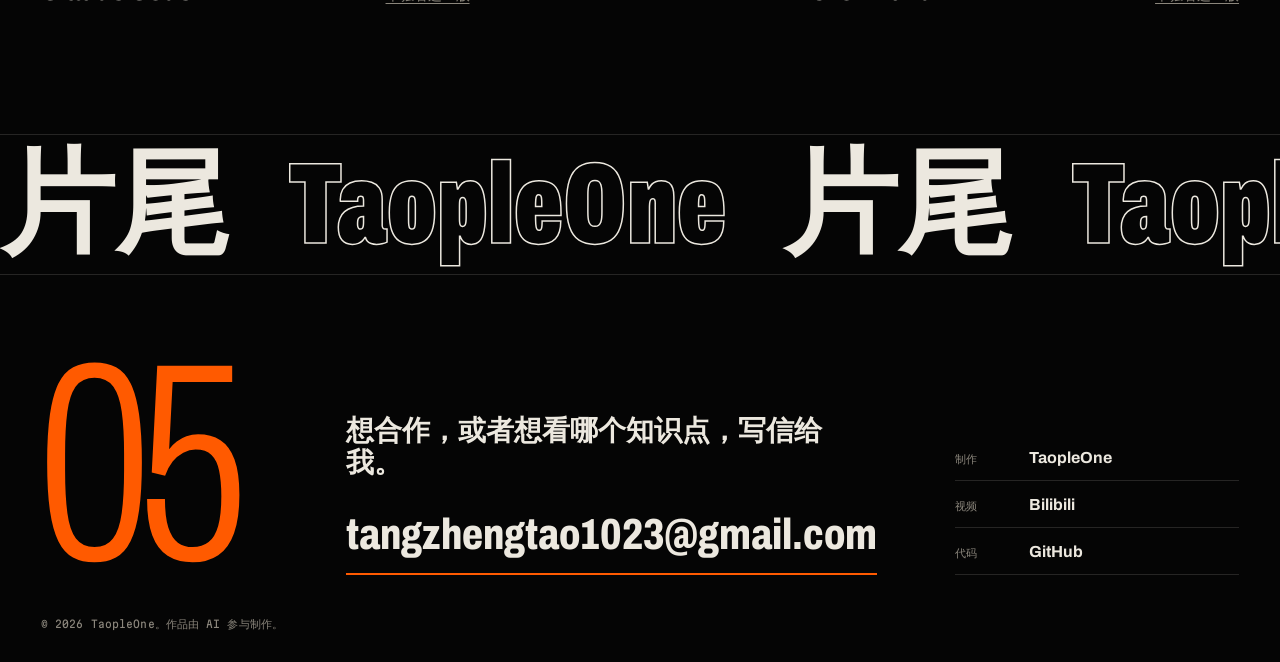
==== commit 0abd76c7: "Fix home page auto-scroll on load" ====
--- a/index.html
+++ b/index.html
@@ -26,6 +26,9 @@
 <link rel="stylesheet" href="assets/css/site.css">
 <script>
   document.documentElement.classList.add("js");
+  // 关掉浏览器的滚动位置恢复：作品列表是 JS 才渲染出来的，恢复出来的位置会落在只有首屏的空文档底部，
+  // 一进站就停在半腰、字标被切掉。没锚点时由 motion.js 在渲染完后按回顶部。
+  if ("scrollRestoration" in history) history.scrollRestoration = "manual";
   if (sessionStorage.getItem("cut")) document.documentElement.classList.add("is-cut-in");
   // 脚本没加载出来时，别让开场动效把内容一直藏着
   setTimeout(function () { if (!document.documentElement.classList.contains("is-ready")) document.documentElement.classList.remove("js"); }, 4000);
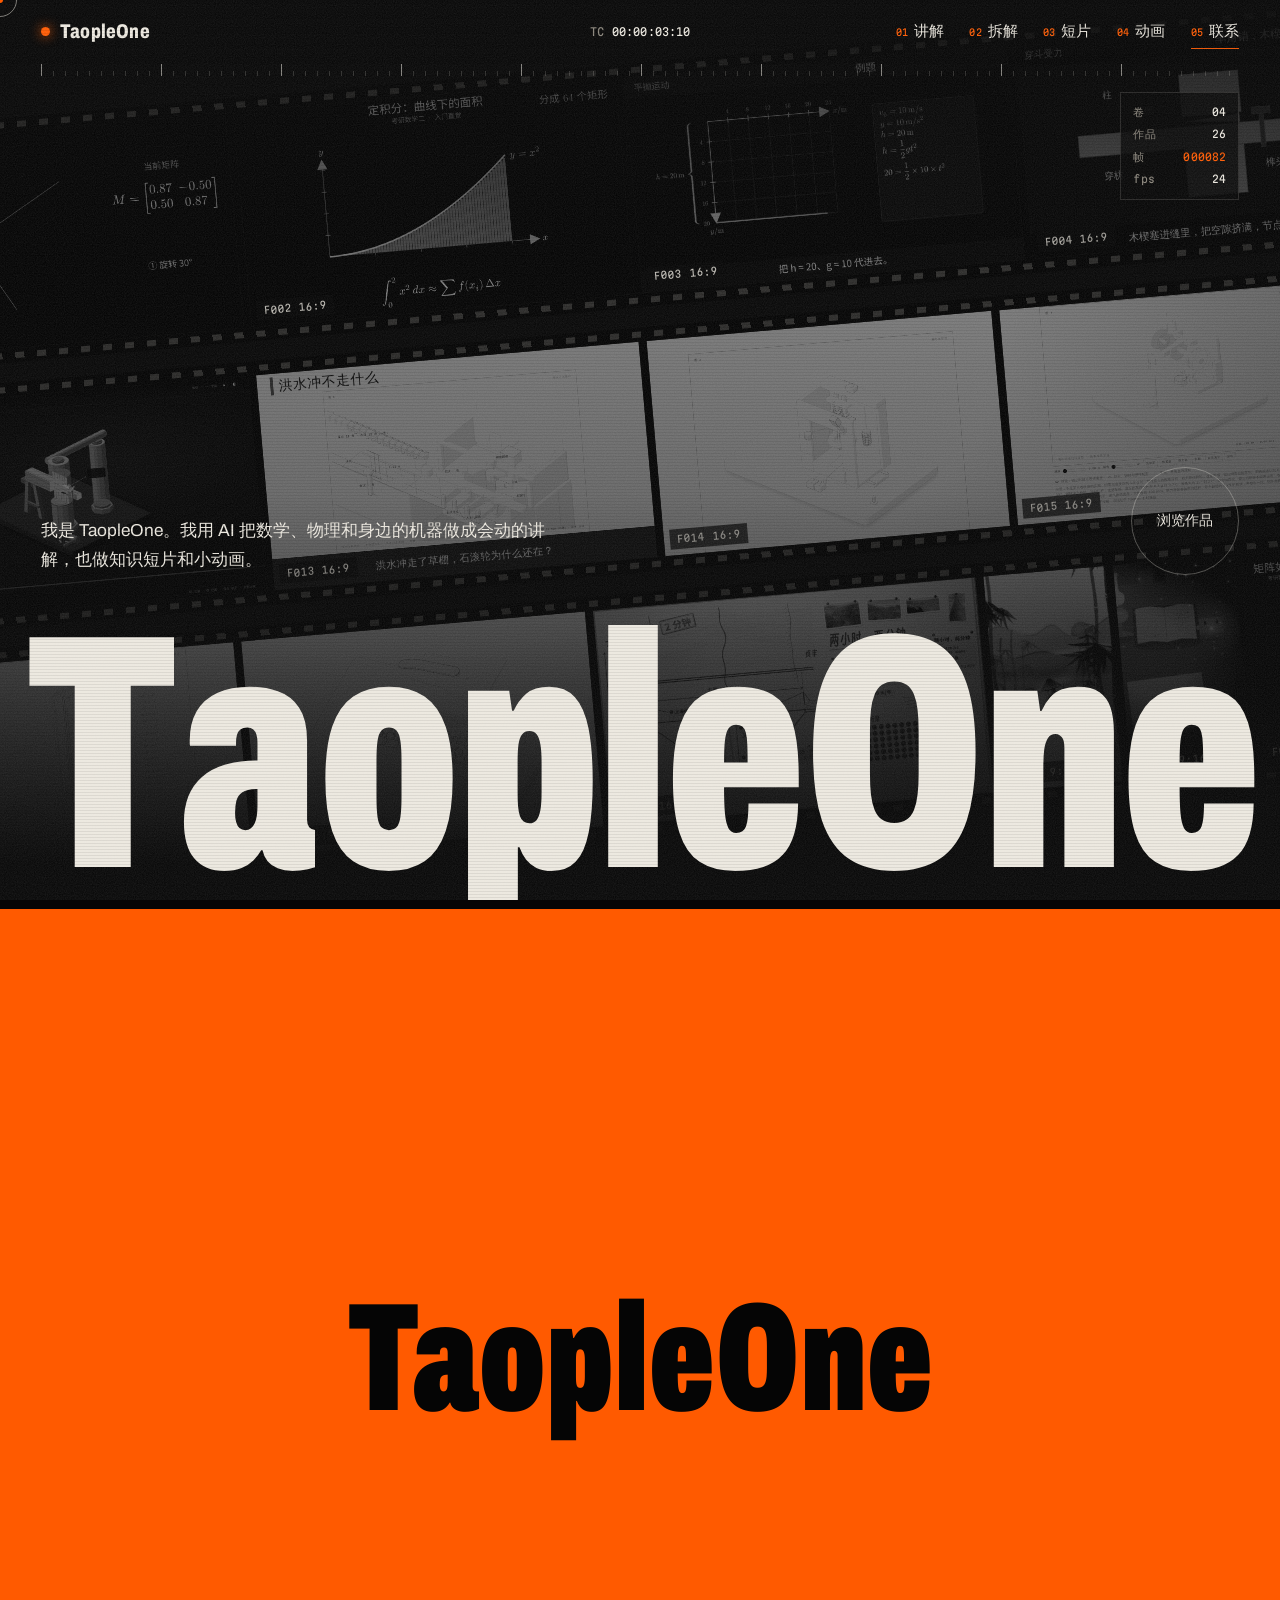
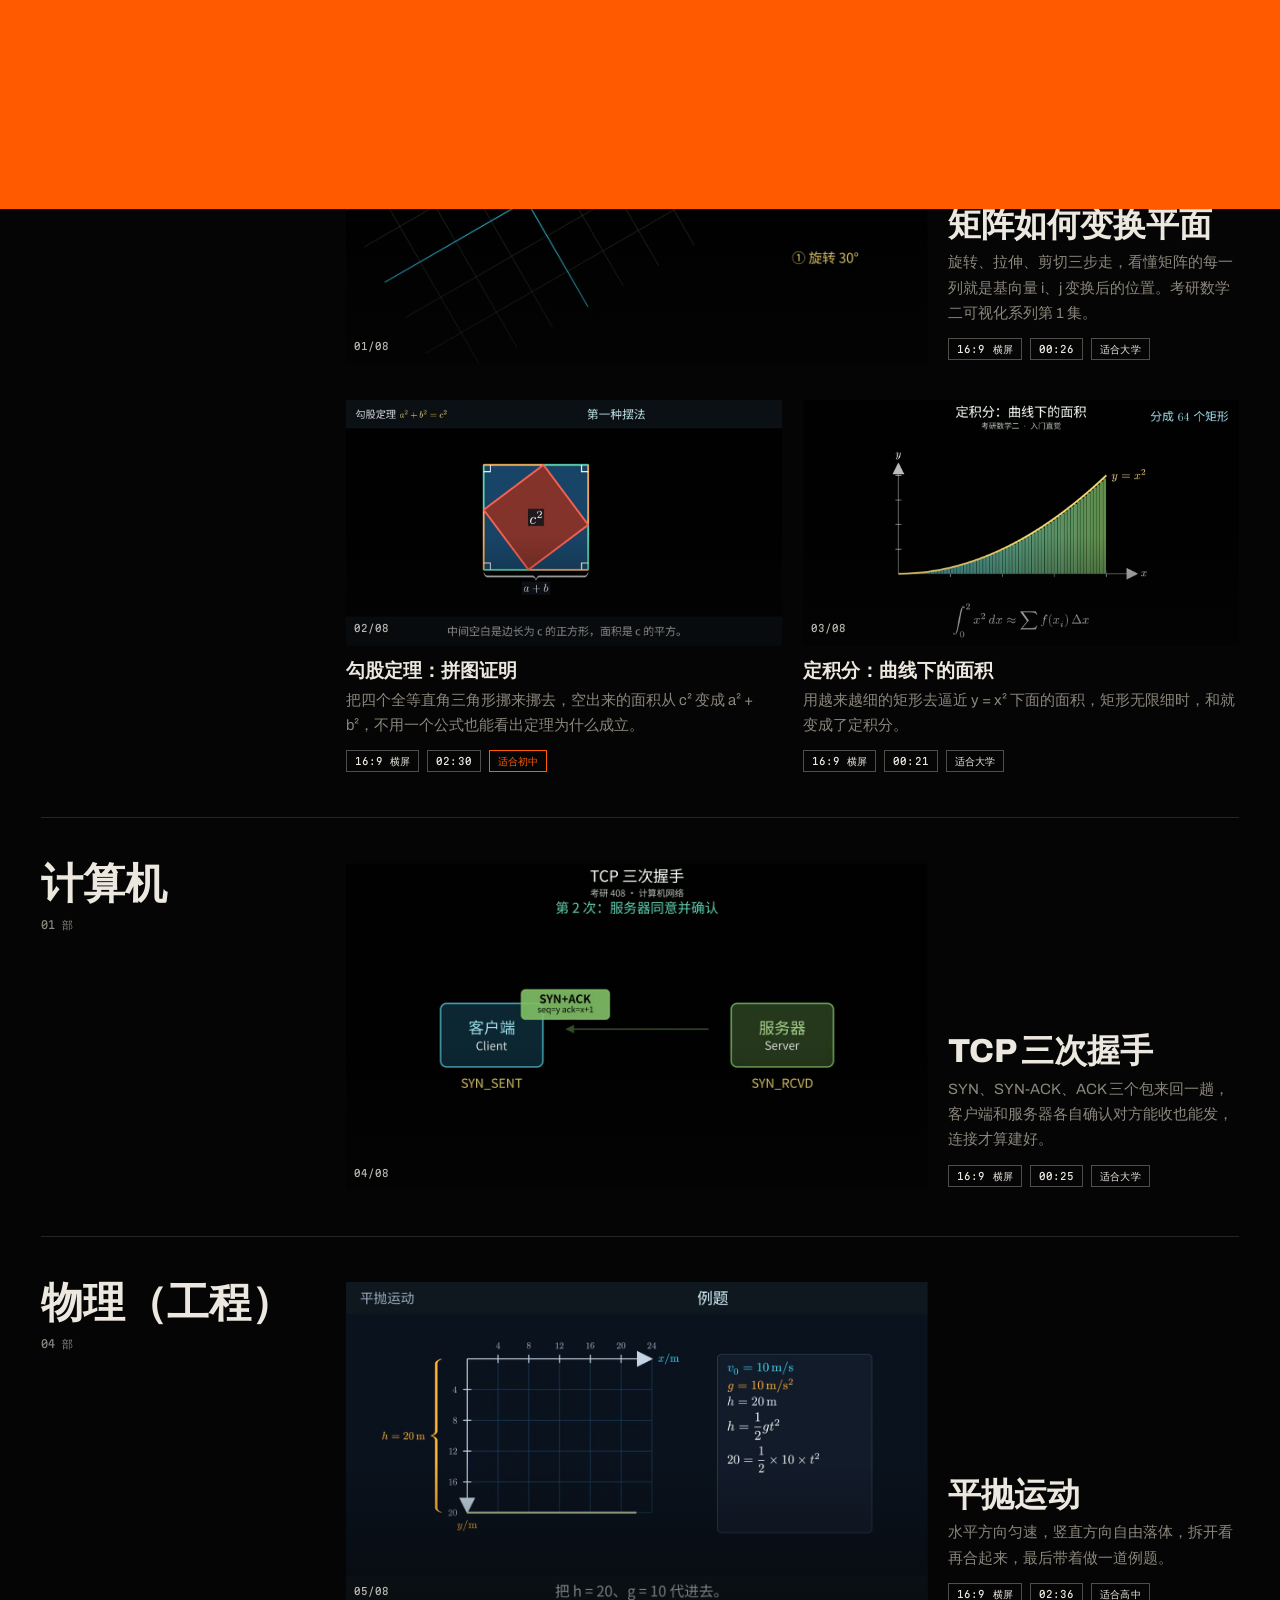
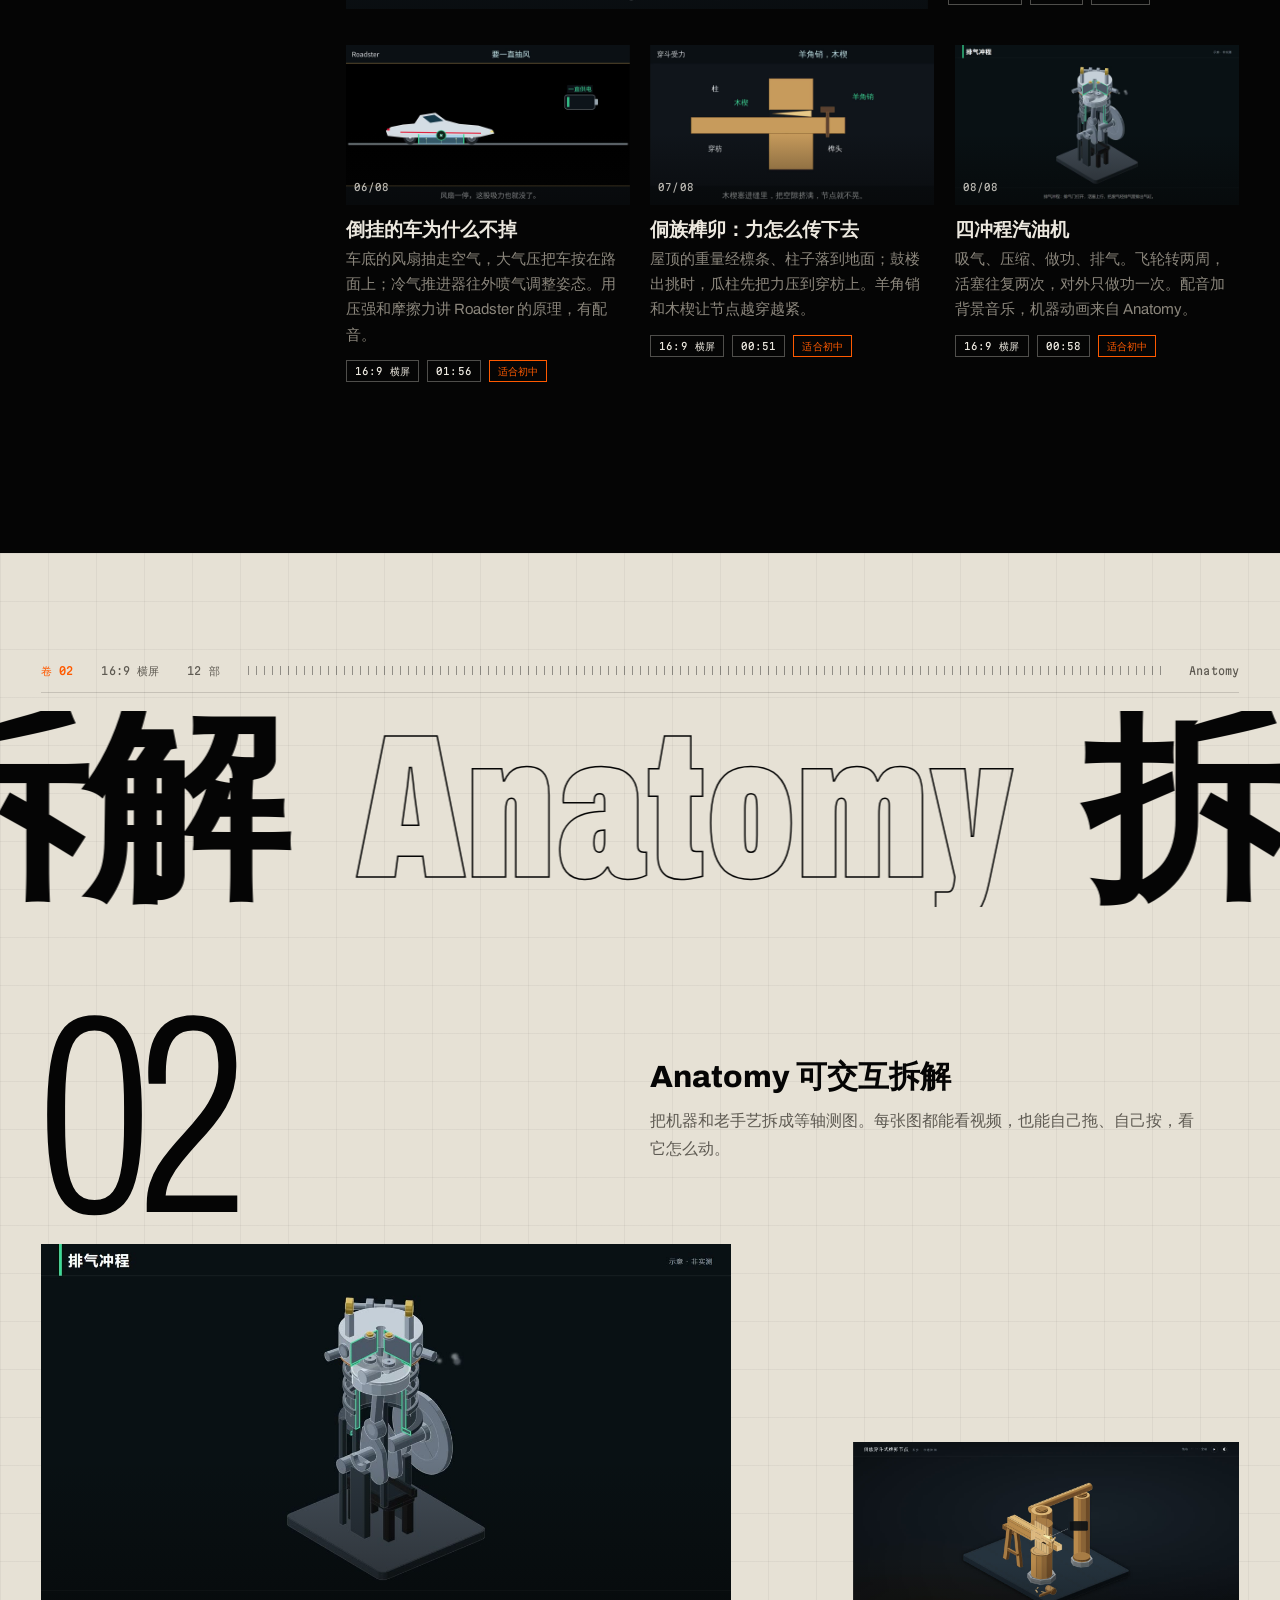
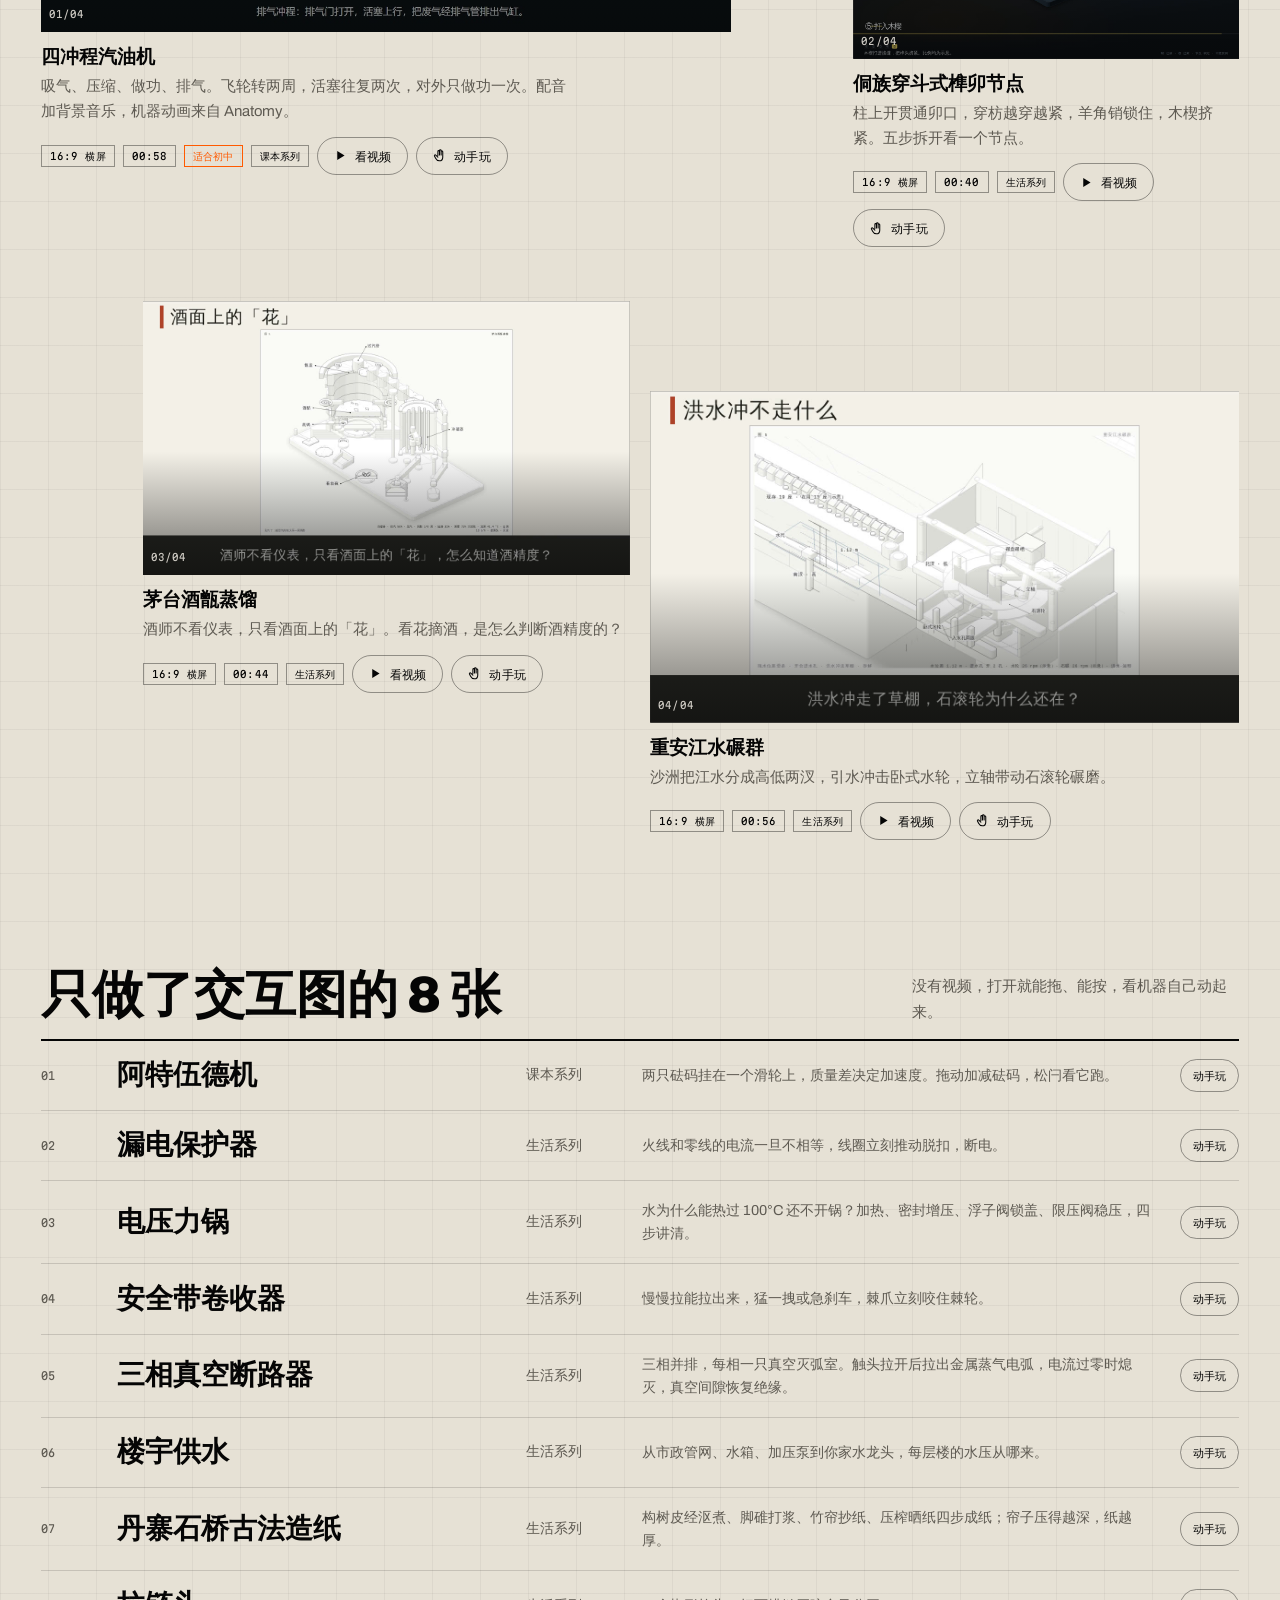
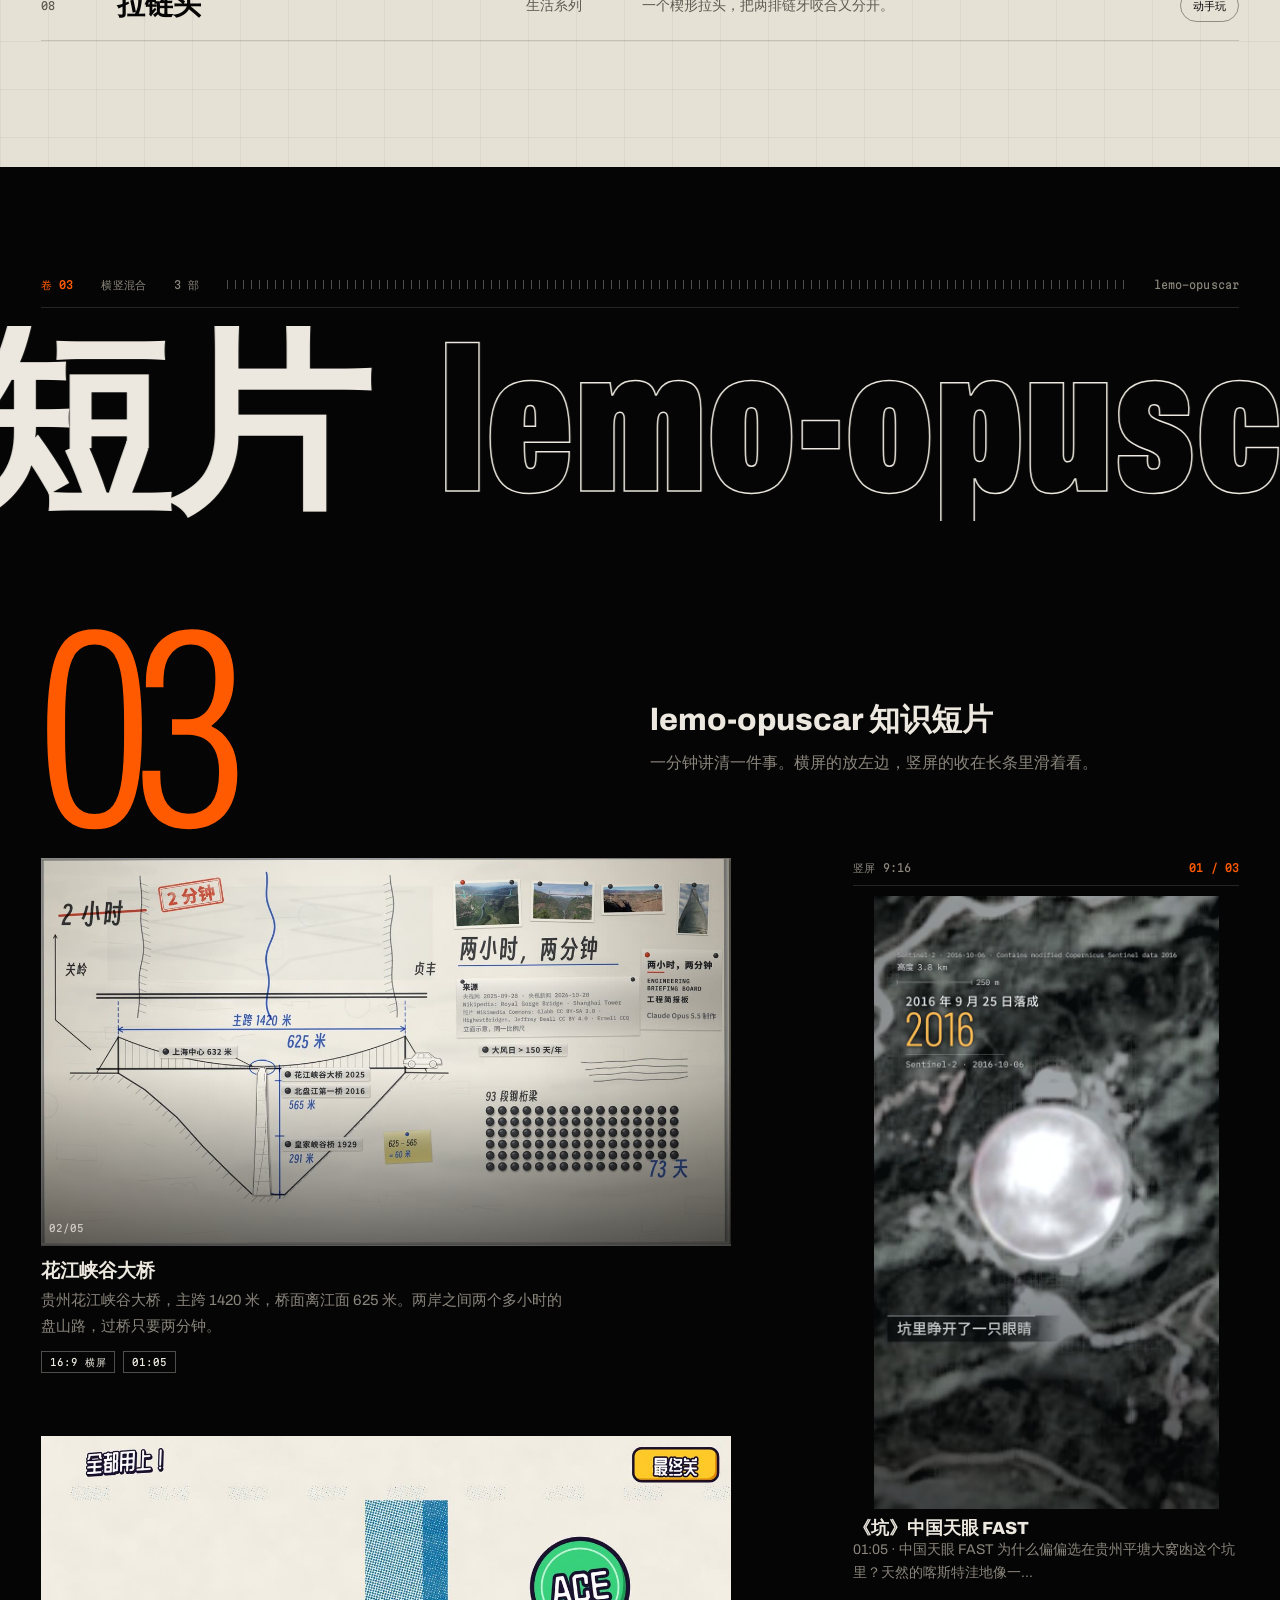
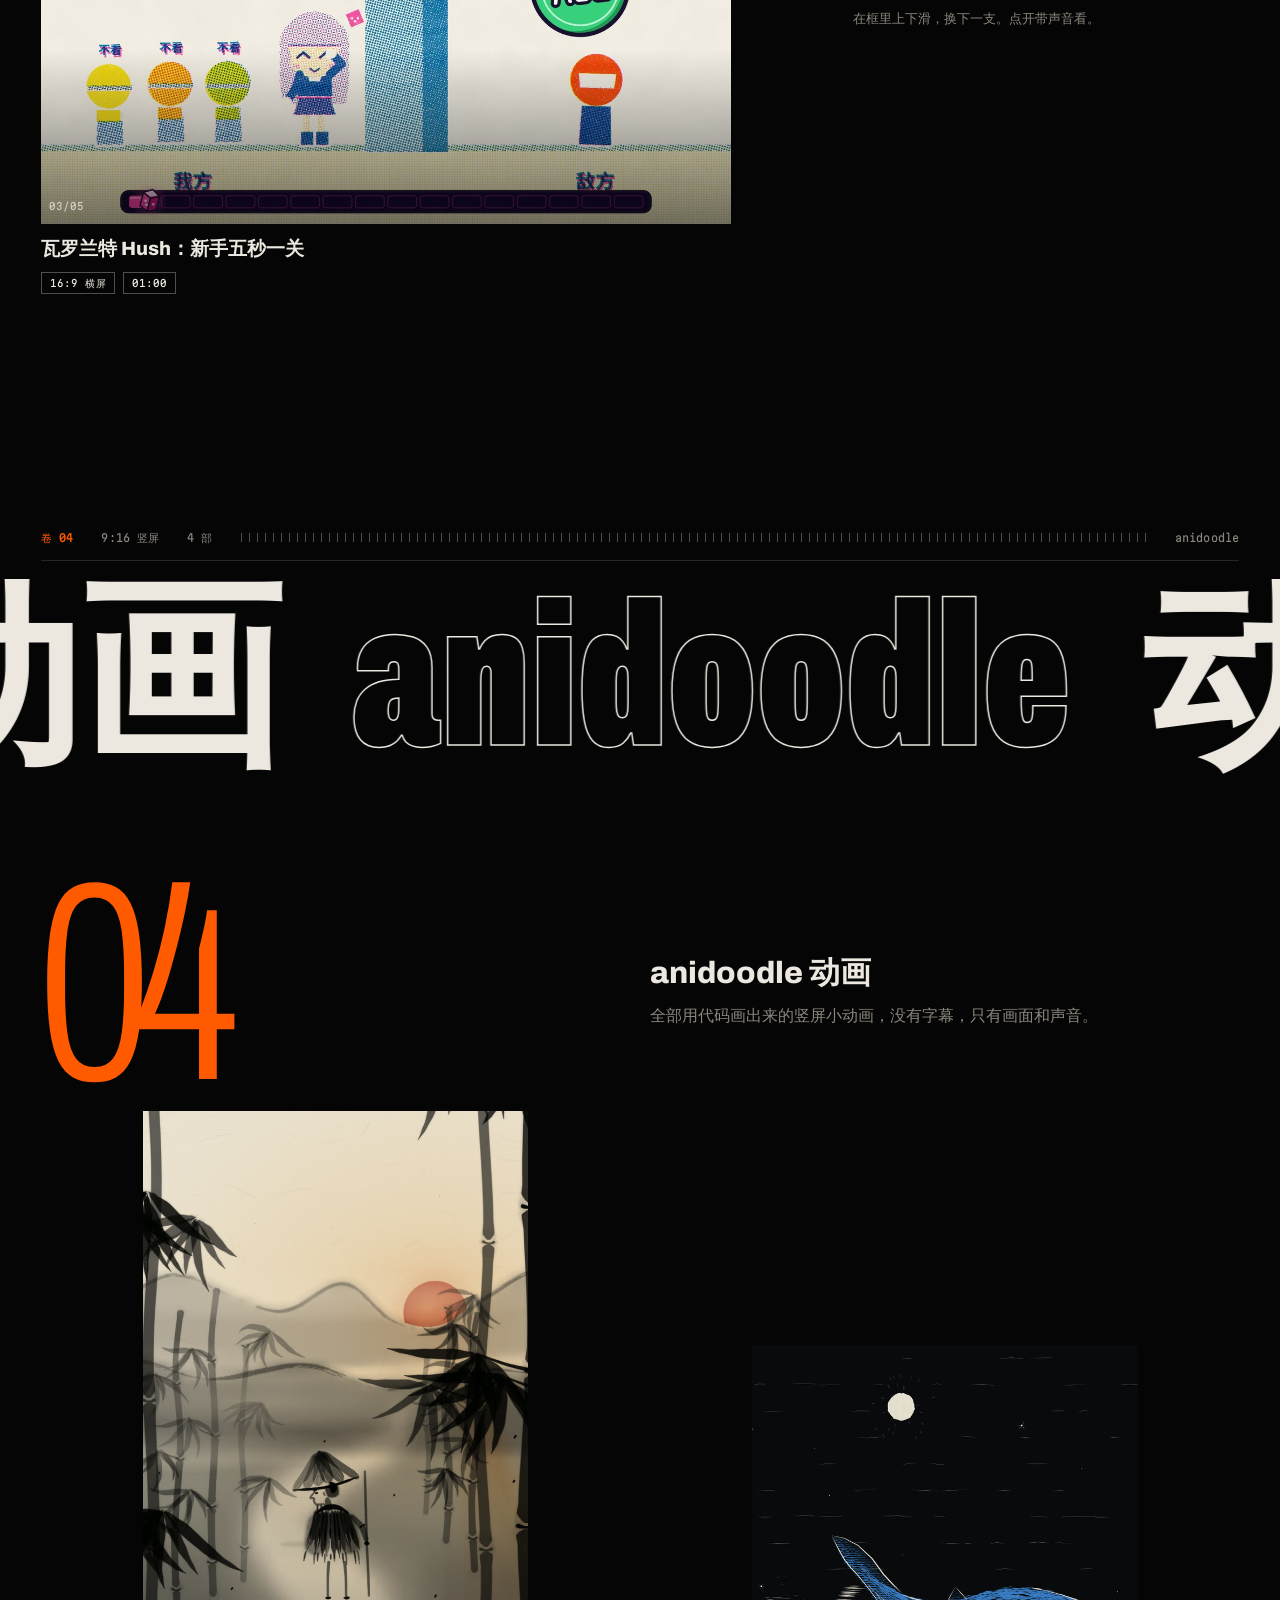
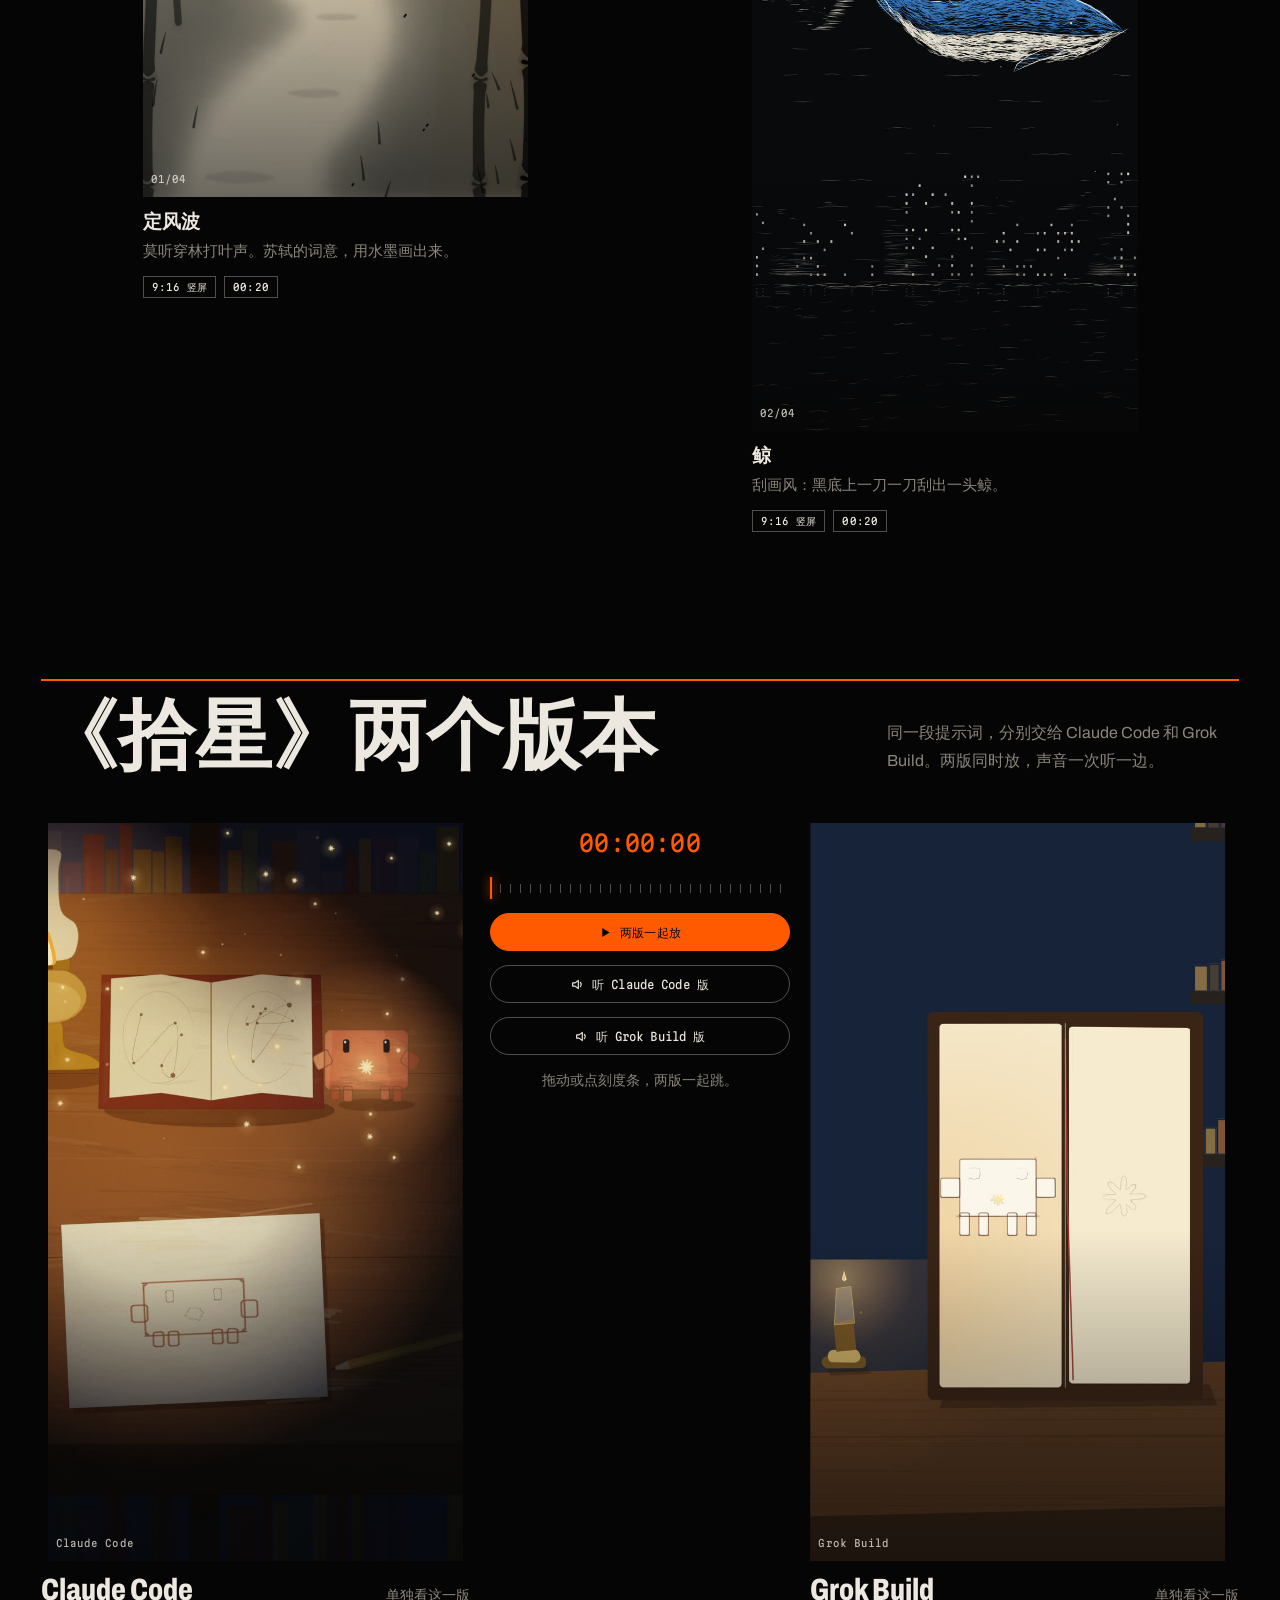
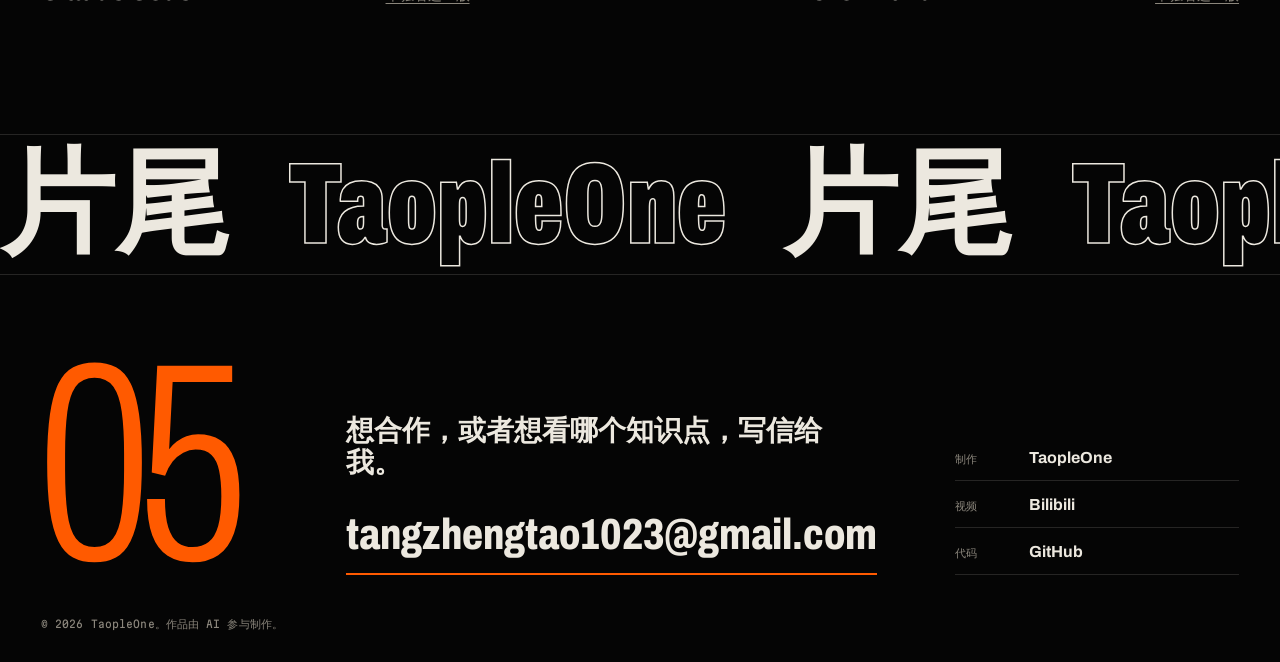
==== commit ea1afd9f: "Lighter preview films, 浏览作品 button - films/*.mp4 预览片重压：720p 封顶、H.264 High、CRF 20，视频码率封顶 1.2M 且不超过原片，" ====
--- a/index.html
+++ b/index.html
@@ -74,7 +74,7 @@
 
   <div class="hero-copy">
     <p class="hero-intro">我是 TaopleOne。我用 AI 把数学、物理和身边的机器做成会动的讲解，也做知识短片和小动画。</p>
-    <a class="hero-cue magnetic" href="#works"><span>往下看片</span></a>
+    <a class="hero-cue magnetic" href="#works"><span>浏览作品</span></a>
   </div>
 
   <h1 class="wordmark" aria-label="TaopleOne">
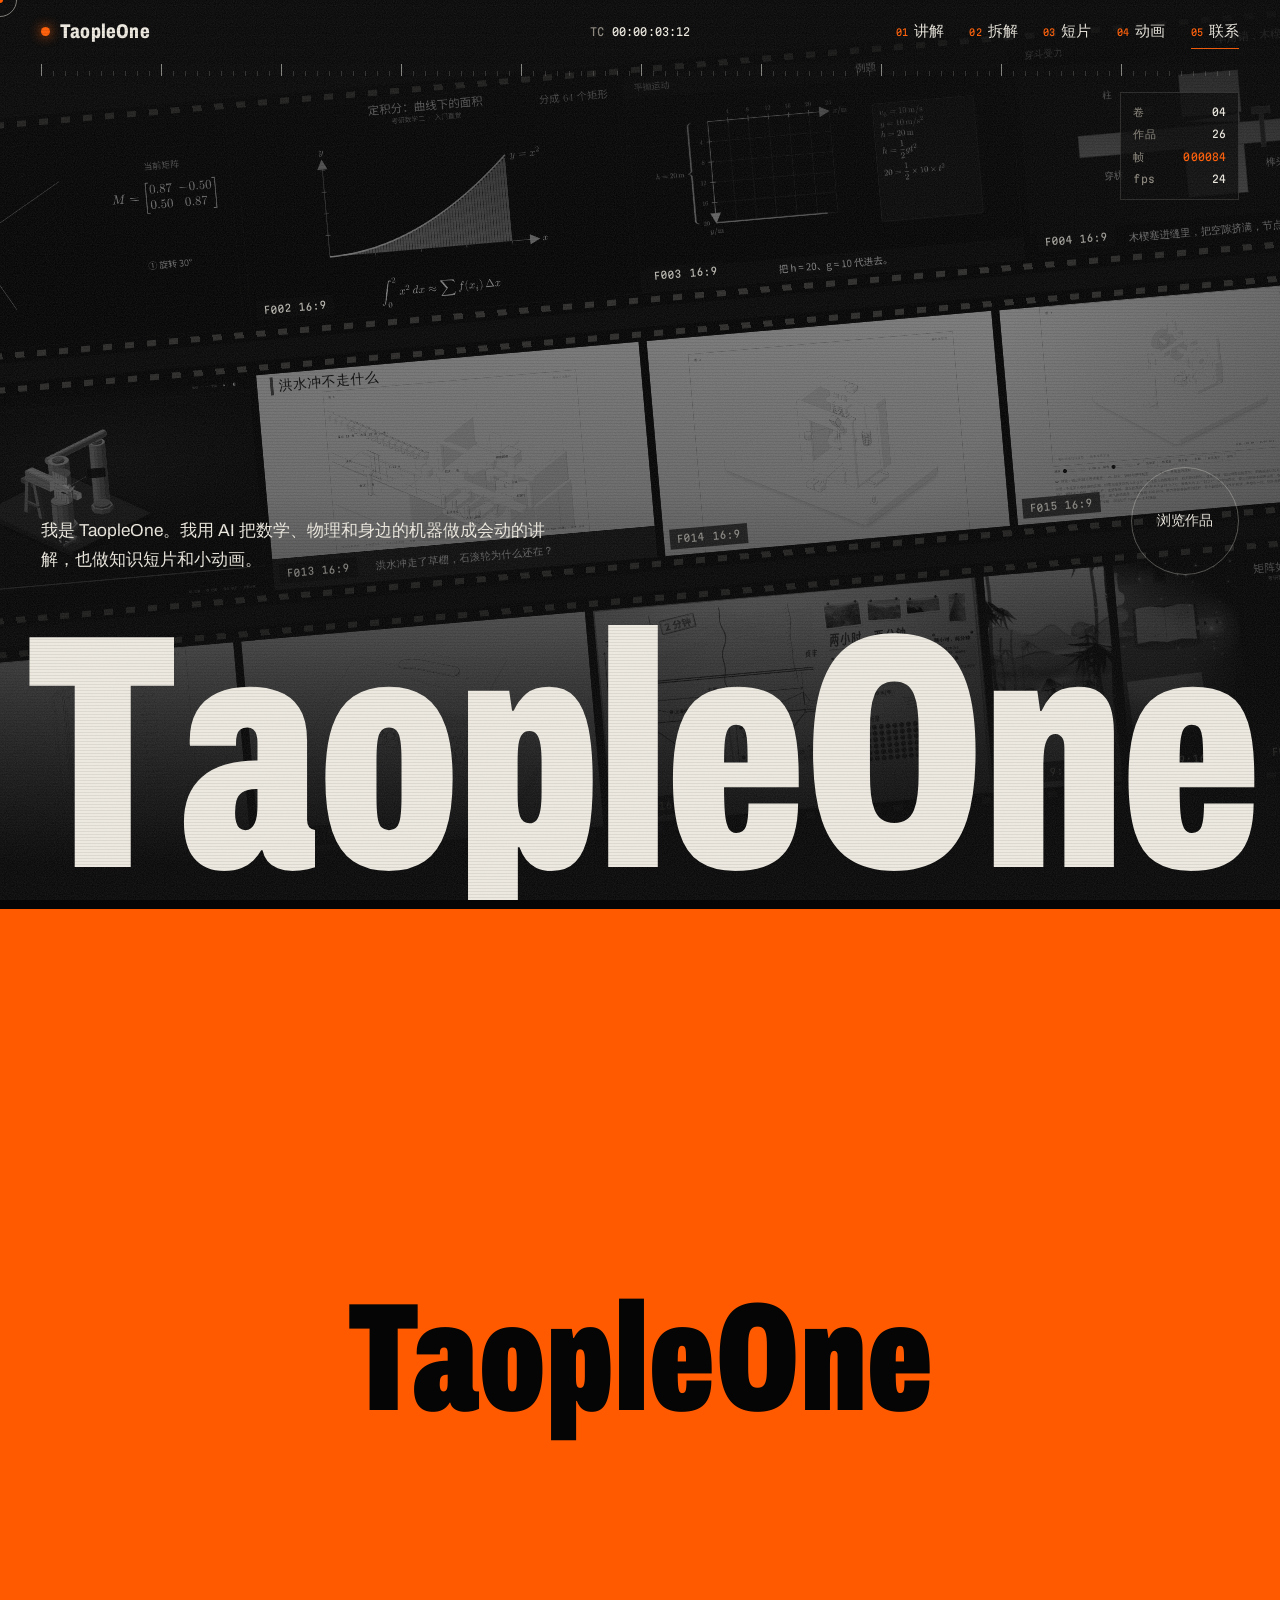
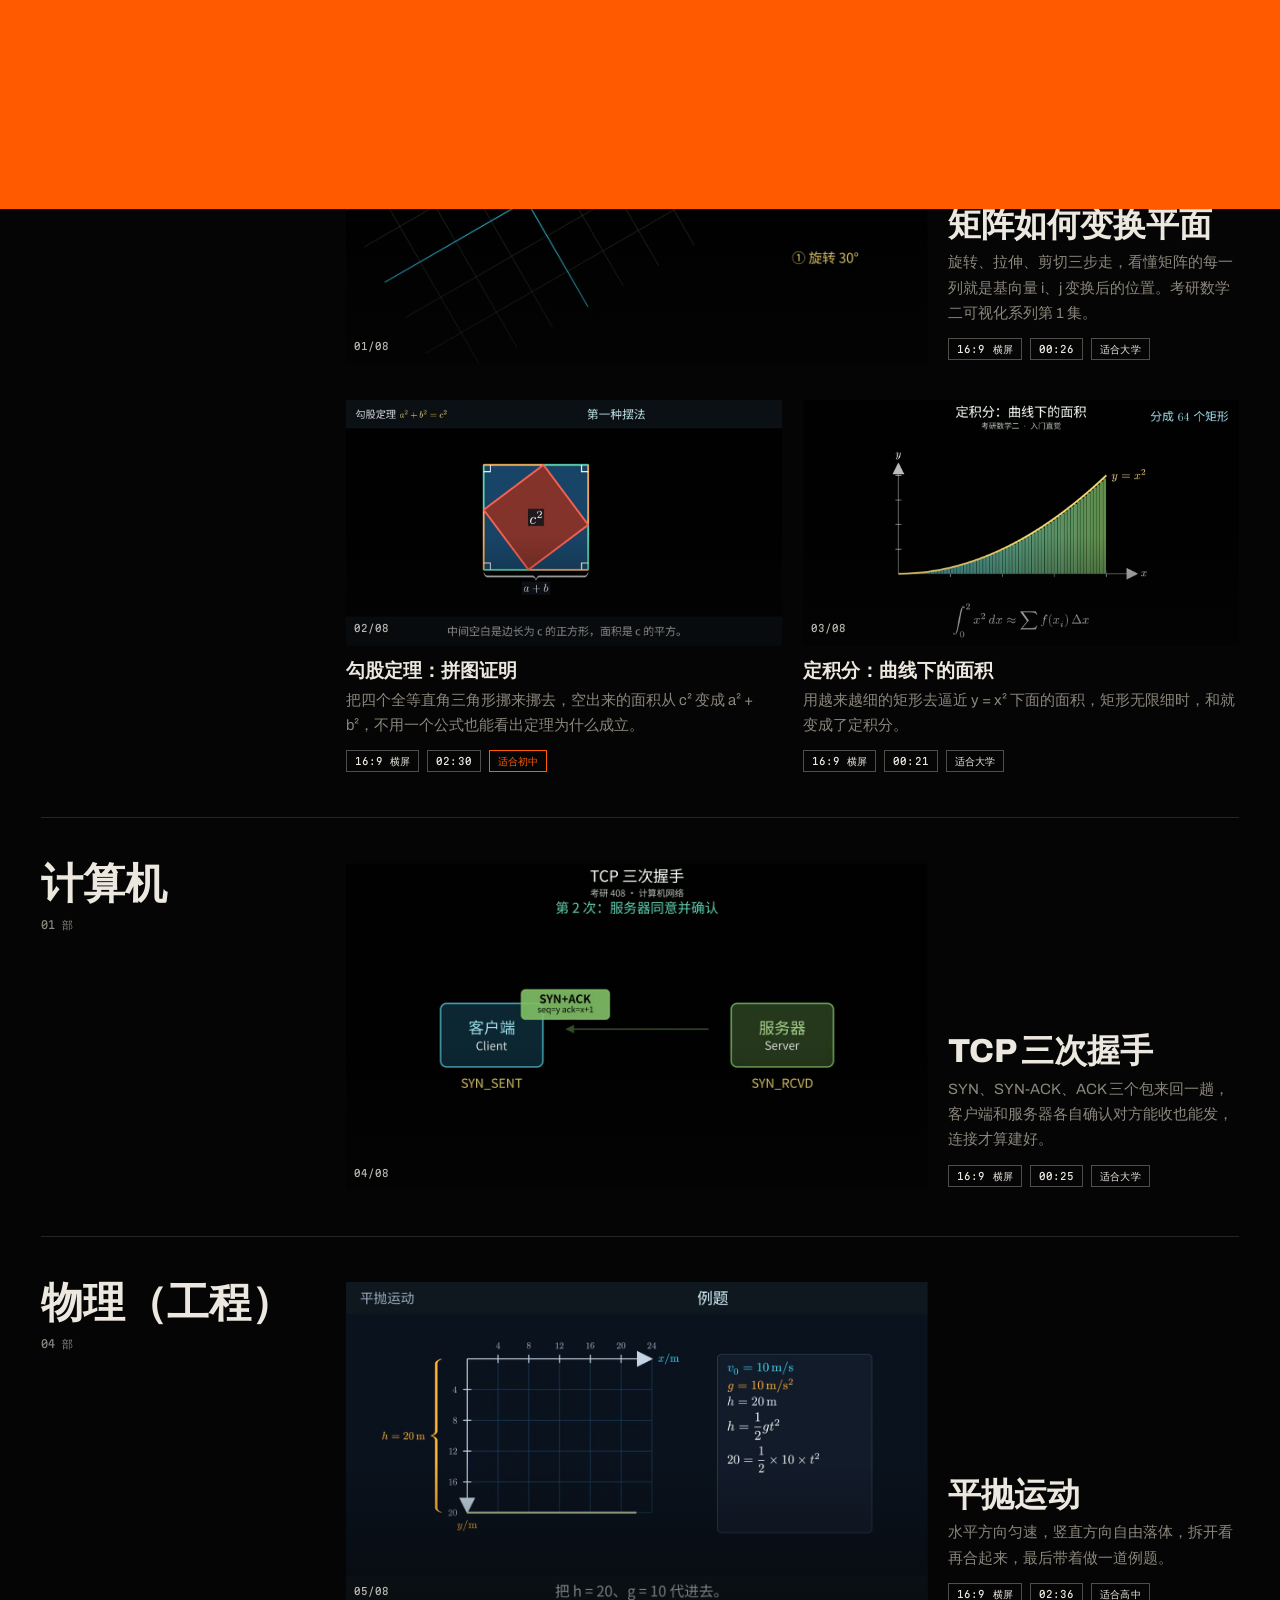
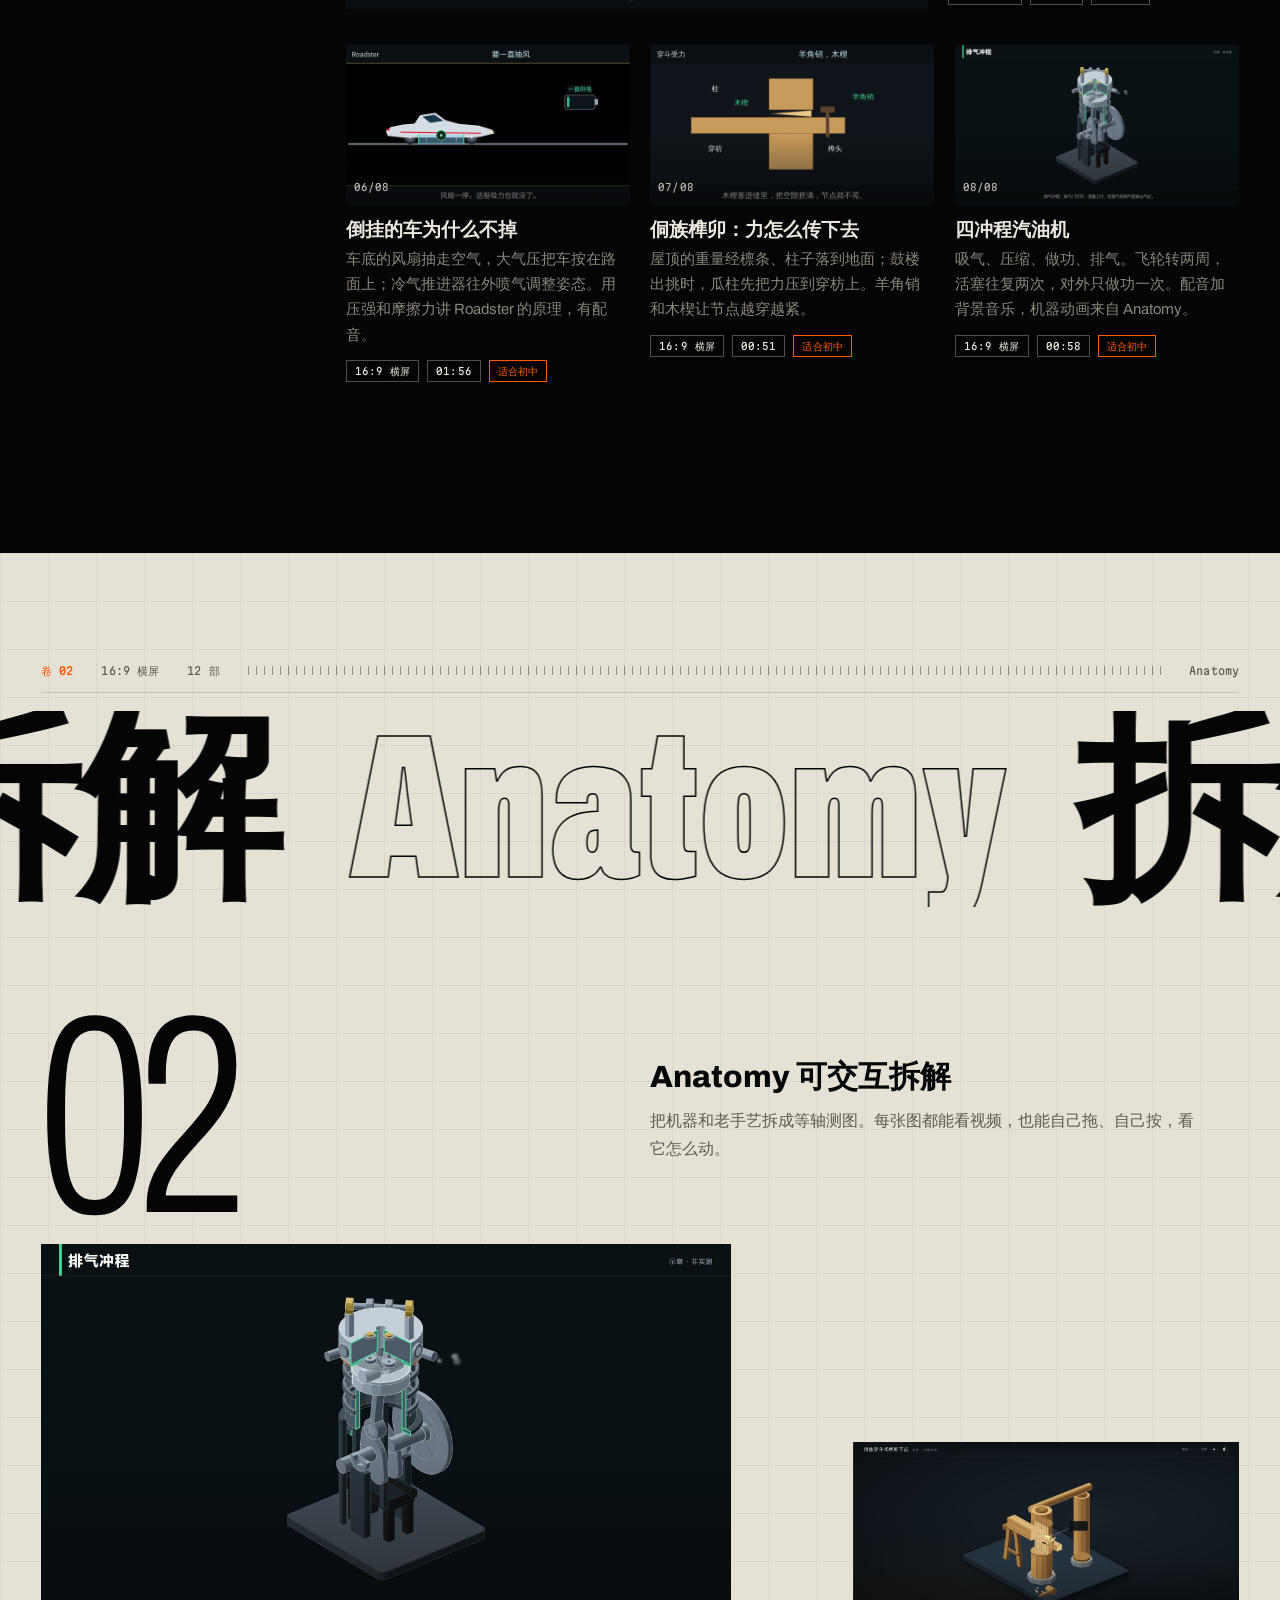
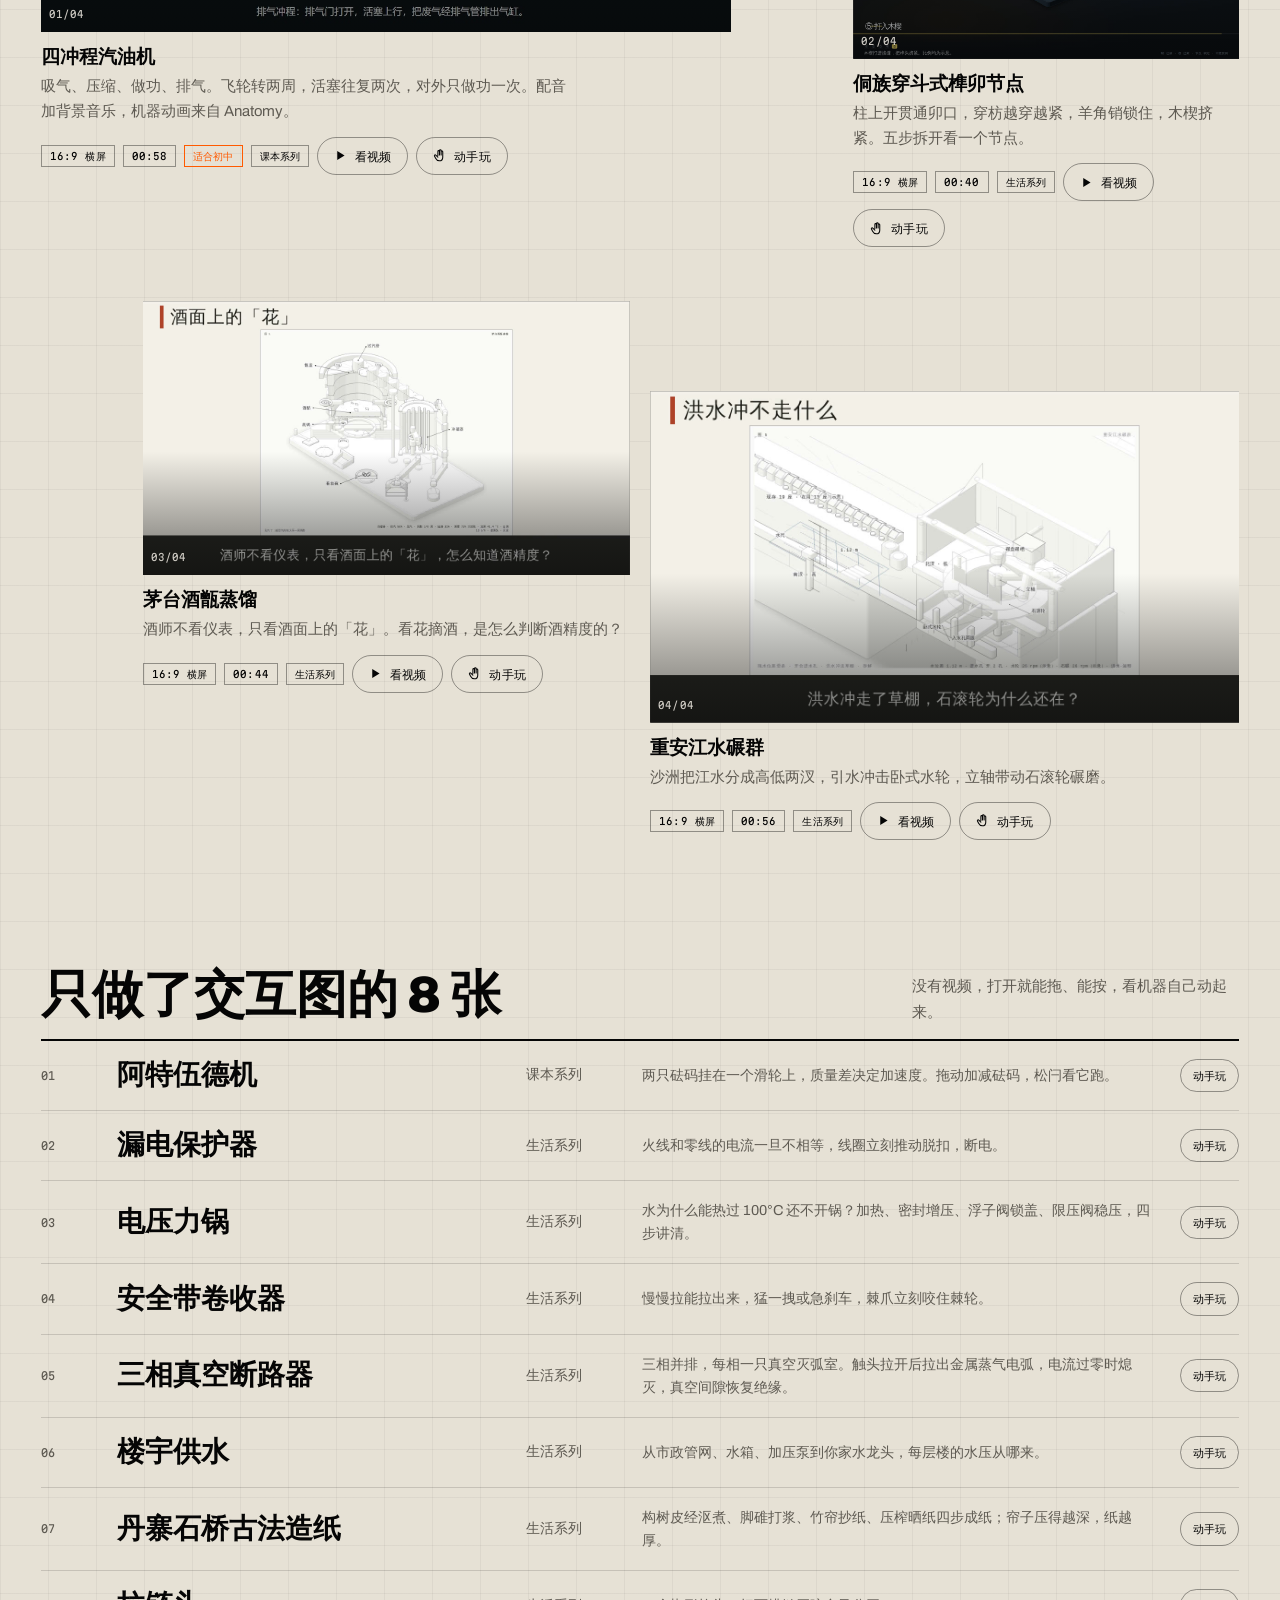
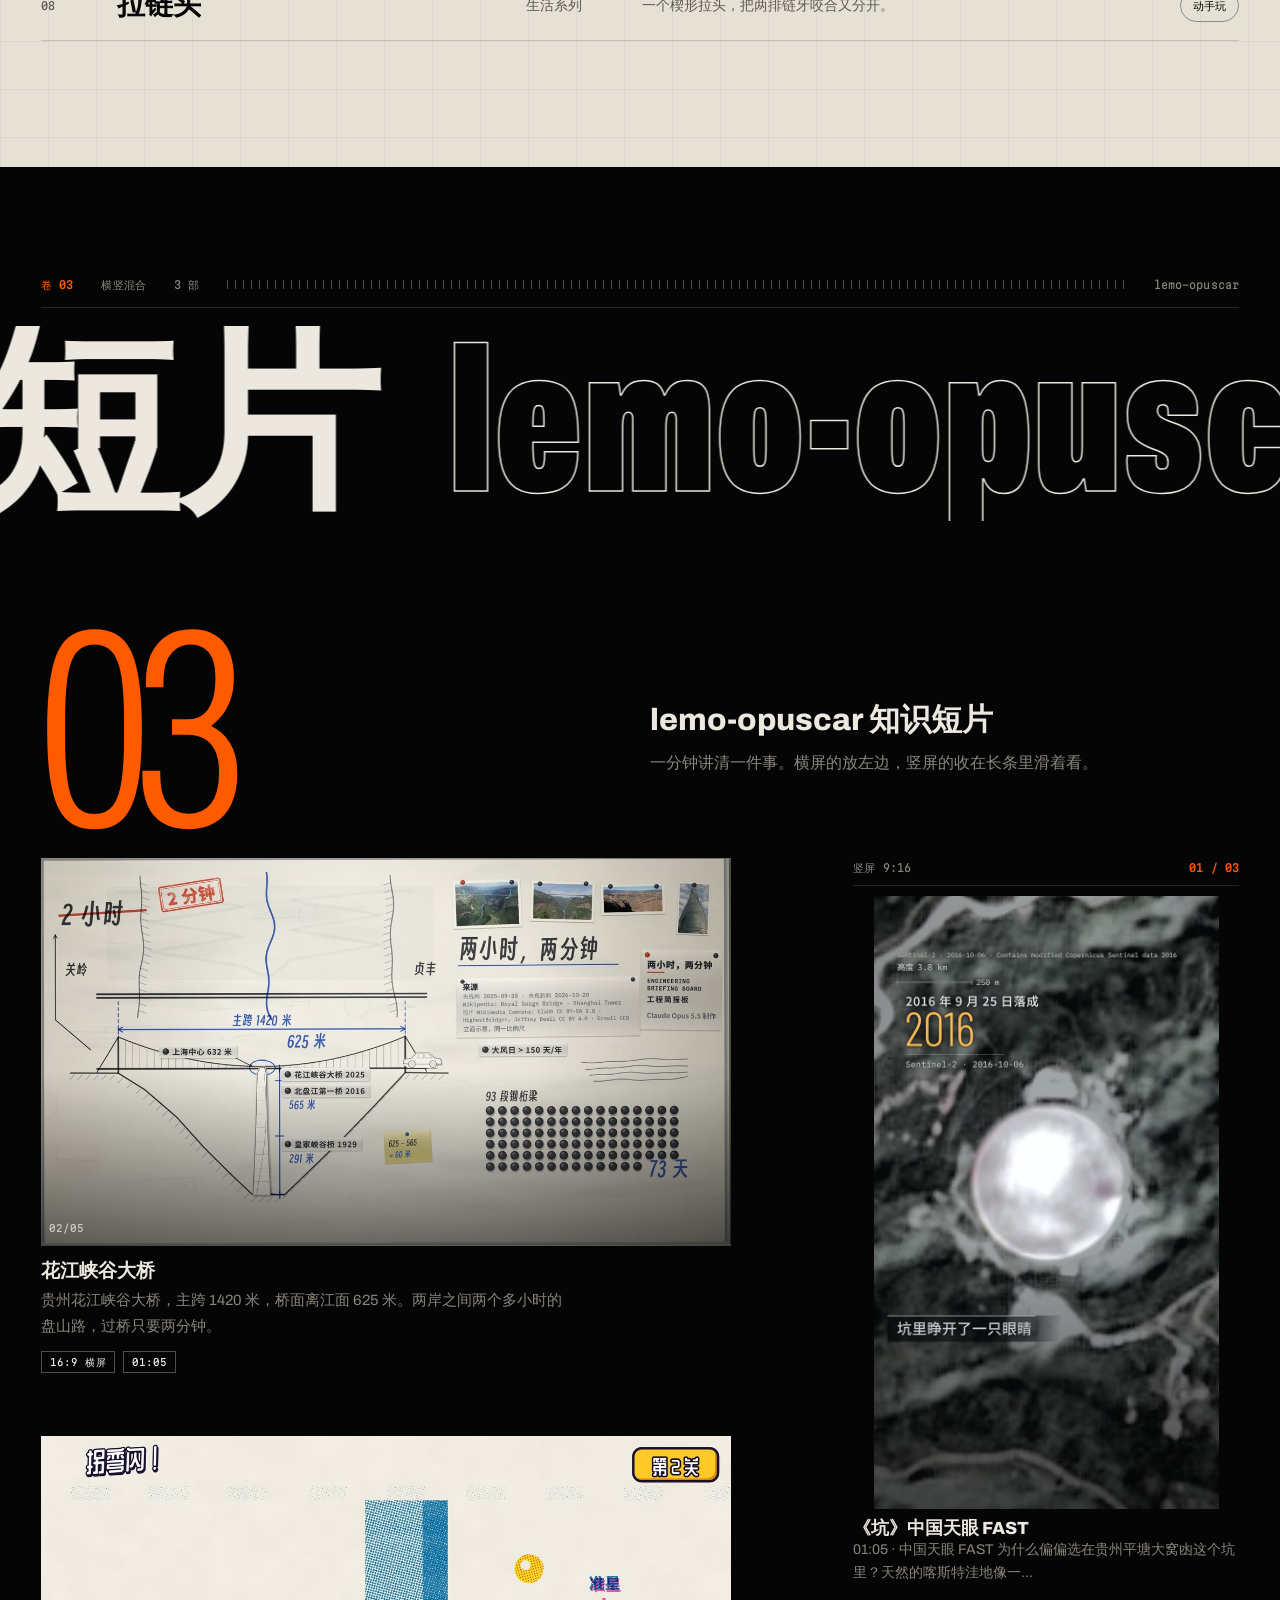
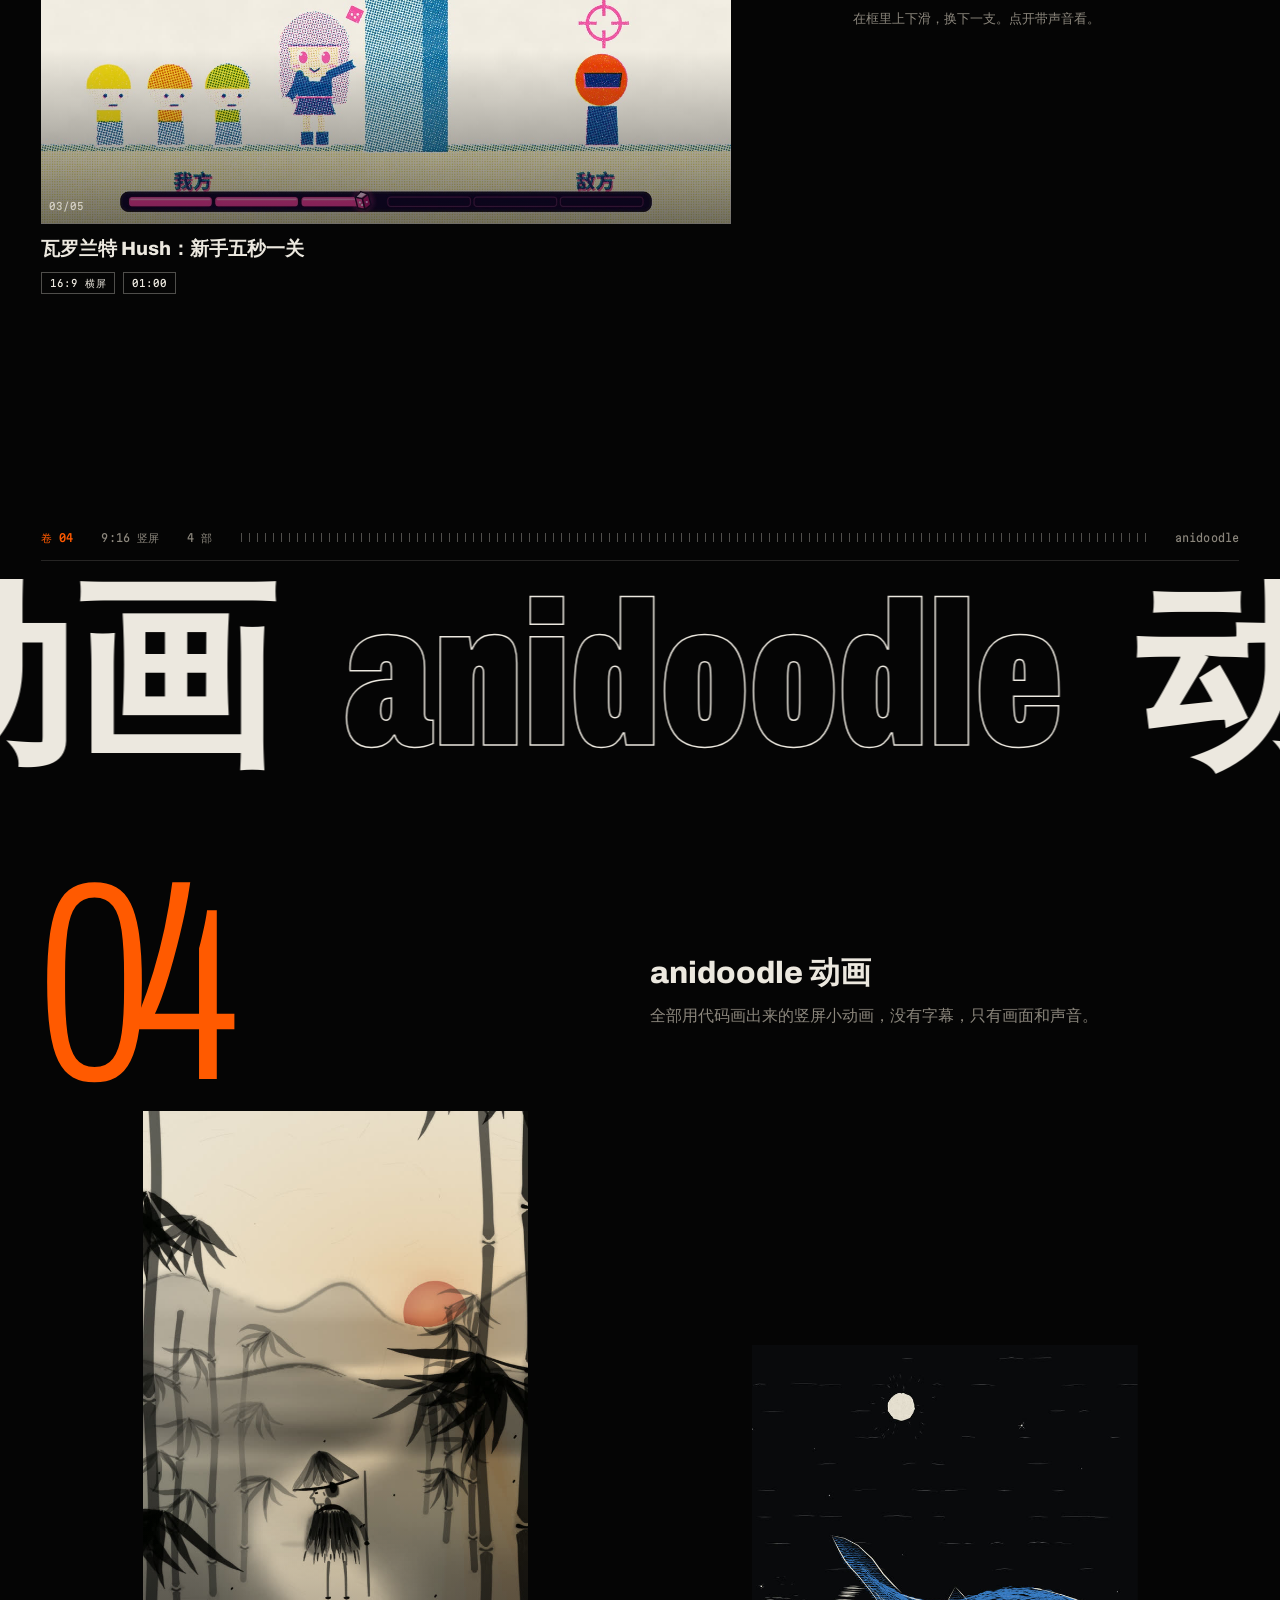
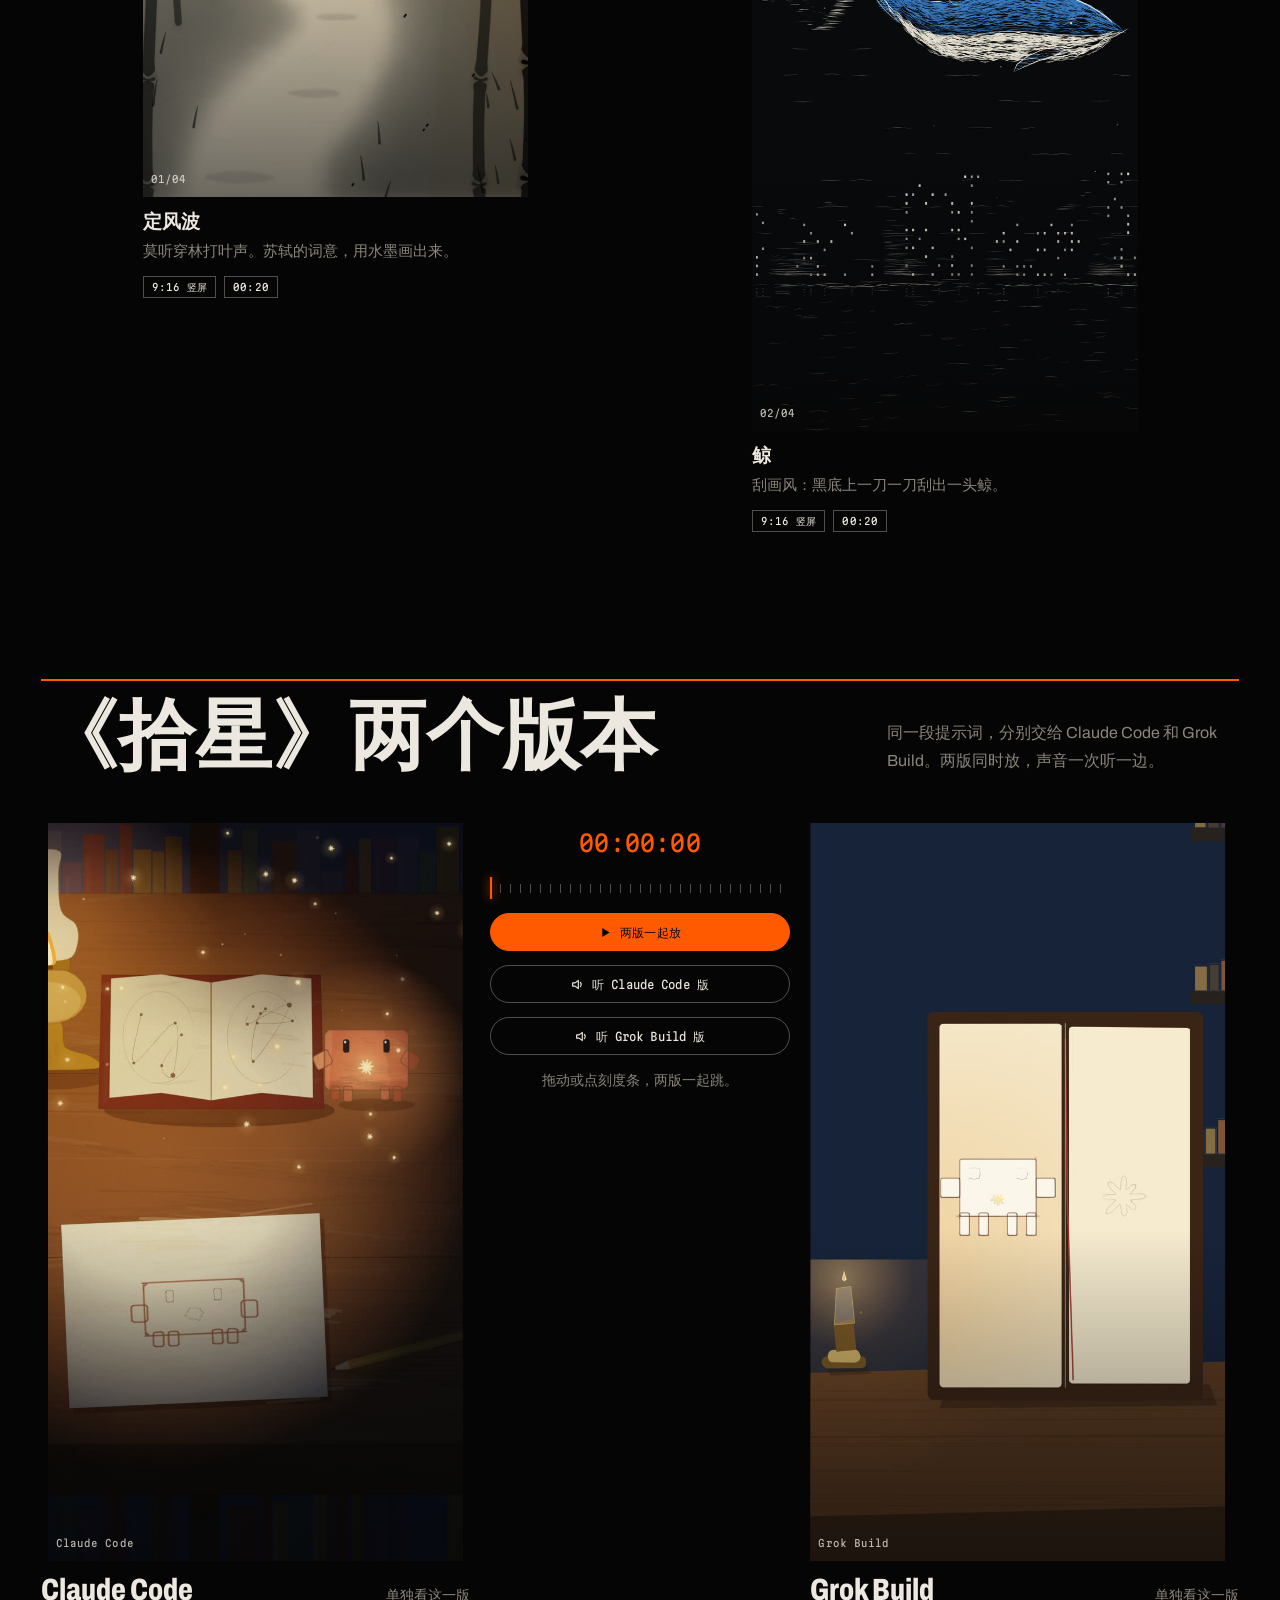
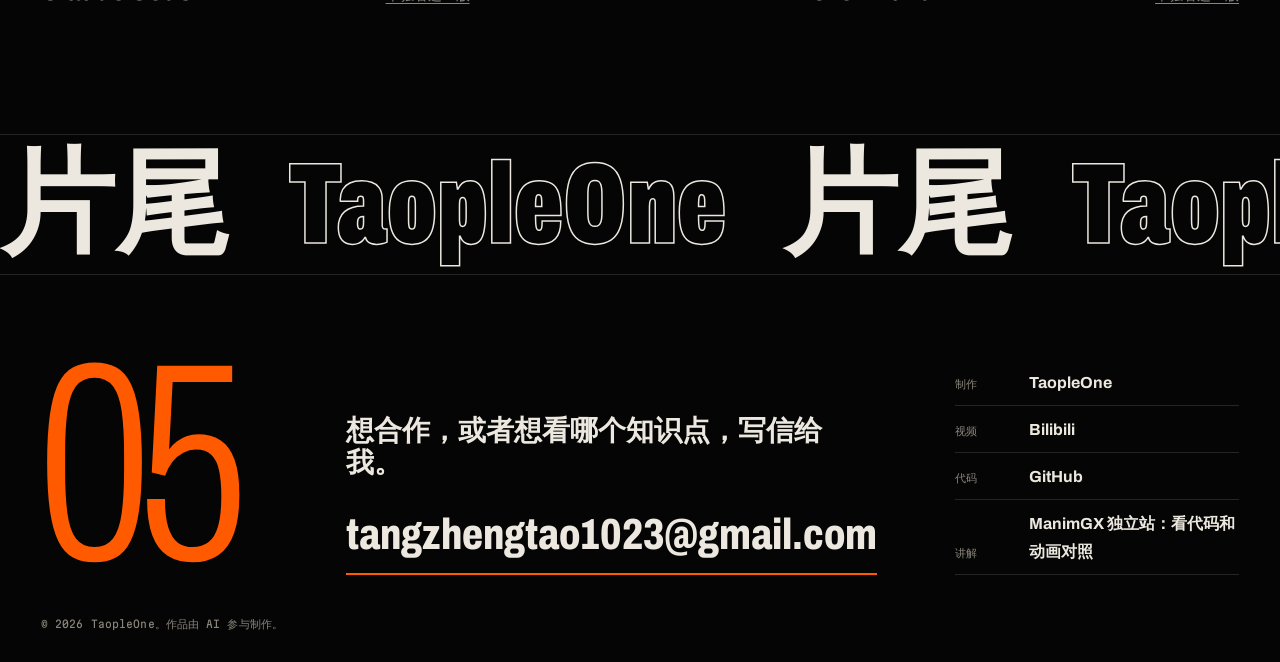
==== commit ac00aa4b: "Link ManimGX site" ====
--- a/index.html
+++ b/index.html
@@ -98,6 +98,7 @@
       <div><dt>制作</dt><dd>TaopleOne</dd></div>
       <div><dt>视频</dt><dd><a class="magnetic" href="https://space.bilibili.com/442652191" rel="me">Bilibili</a></dd></div>
       <div><dt>代码</dt><dd><a class="magnetic" href="https://github.com/goaltang" rel="me">GitHub</a></dd></div>
+      <div><dt>讲解</dt><dd><a class="magnetic" href="https://goaltang.github.io/manimgx/">ManimGX 独立站：看代码和动画对照</a></dd></div>
     </dl>
   </div>
   <small class="foot-copy">© 2026 TaopleOne。作品由 AI 参与制作。</small>
--- a/assets/css/site.css
+++ b/assets/css/site.css
@@ -209,6 +209,8 @@
 .chapter-intro p { grid-column: 7 / span 5; margin-top: 12px; color: var(--dim); max-width: 34em; }
 .chapter-intro .stack { grid-column: 7 / span 6; }
 .chapter-intro .stack p, .chapter-intro .stack h2 { grid-column: auto; }
+.chapter-intro .chapter-site a { color: var(--fg); text-decoration: underline; text-decoration-color: var(--hot); text-underline-offset: 4px; }
+.chapter-intro .chapter-site a:hover { color: var(--hot); }
 
 /* ---------- 卡片 ---------- */
 
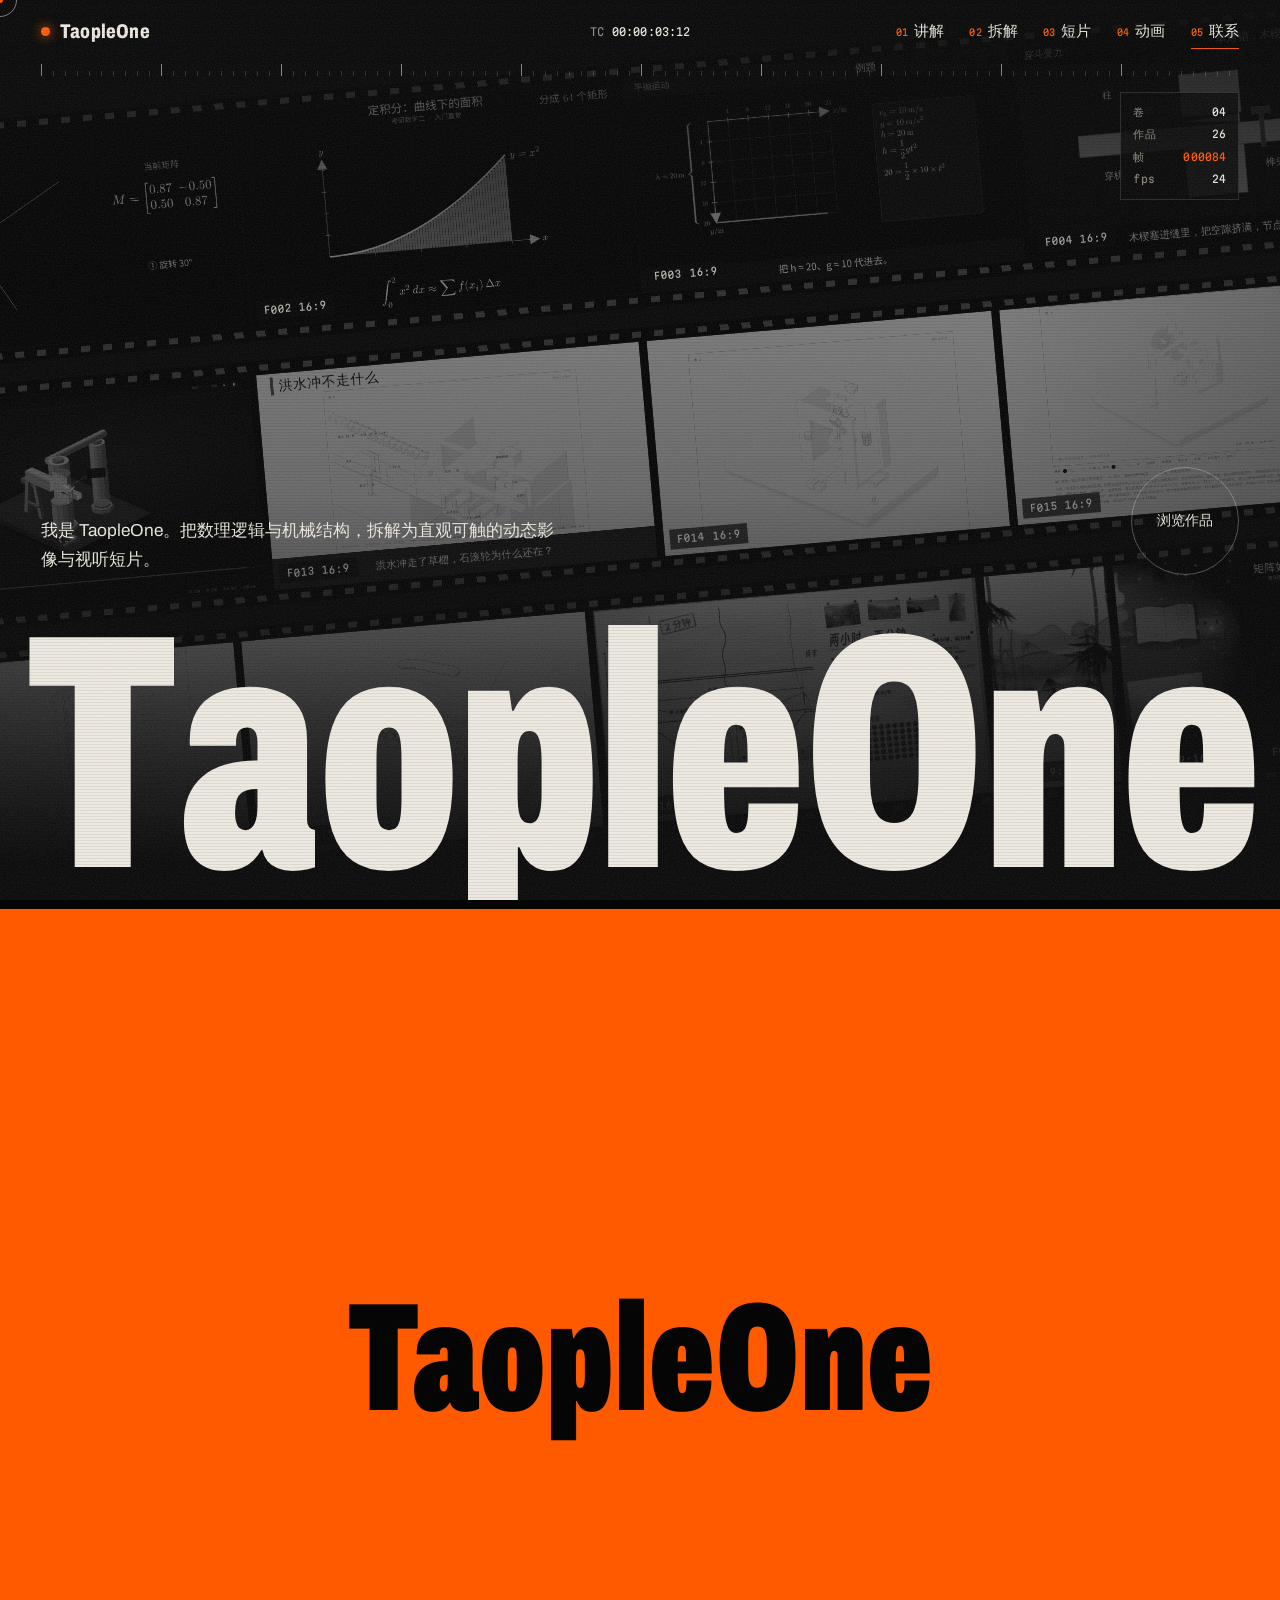
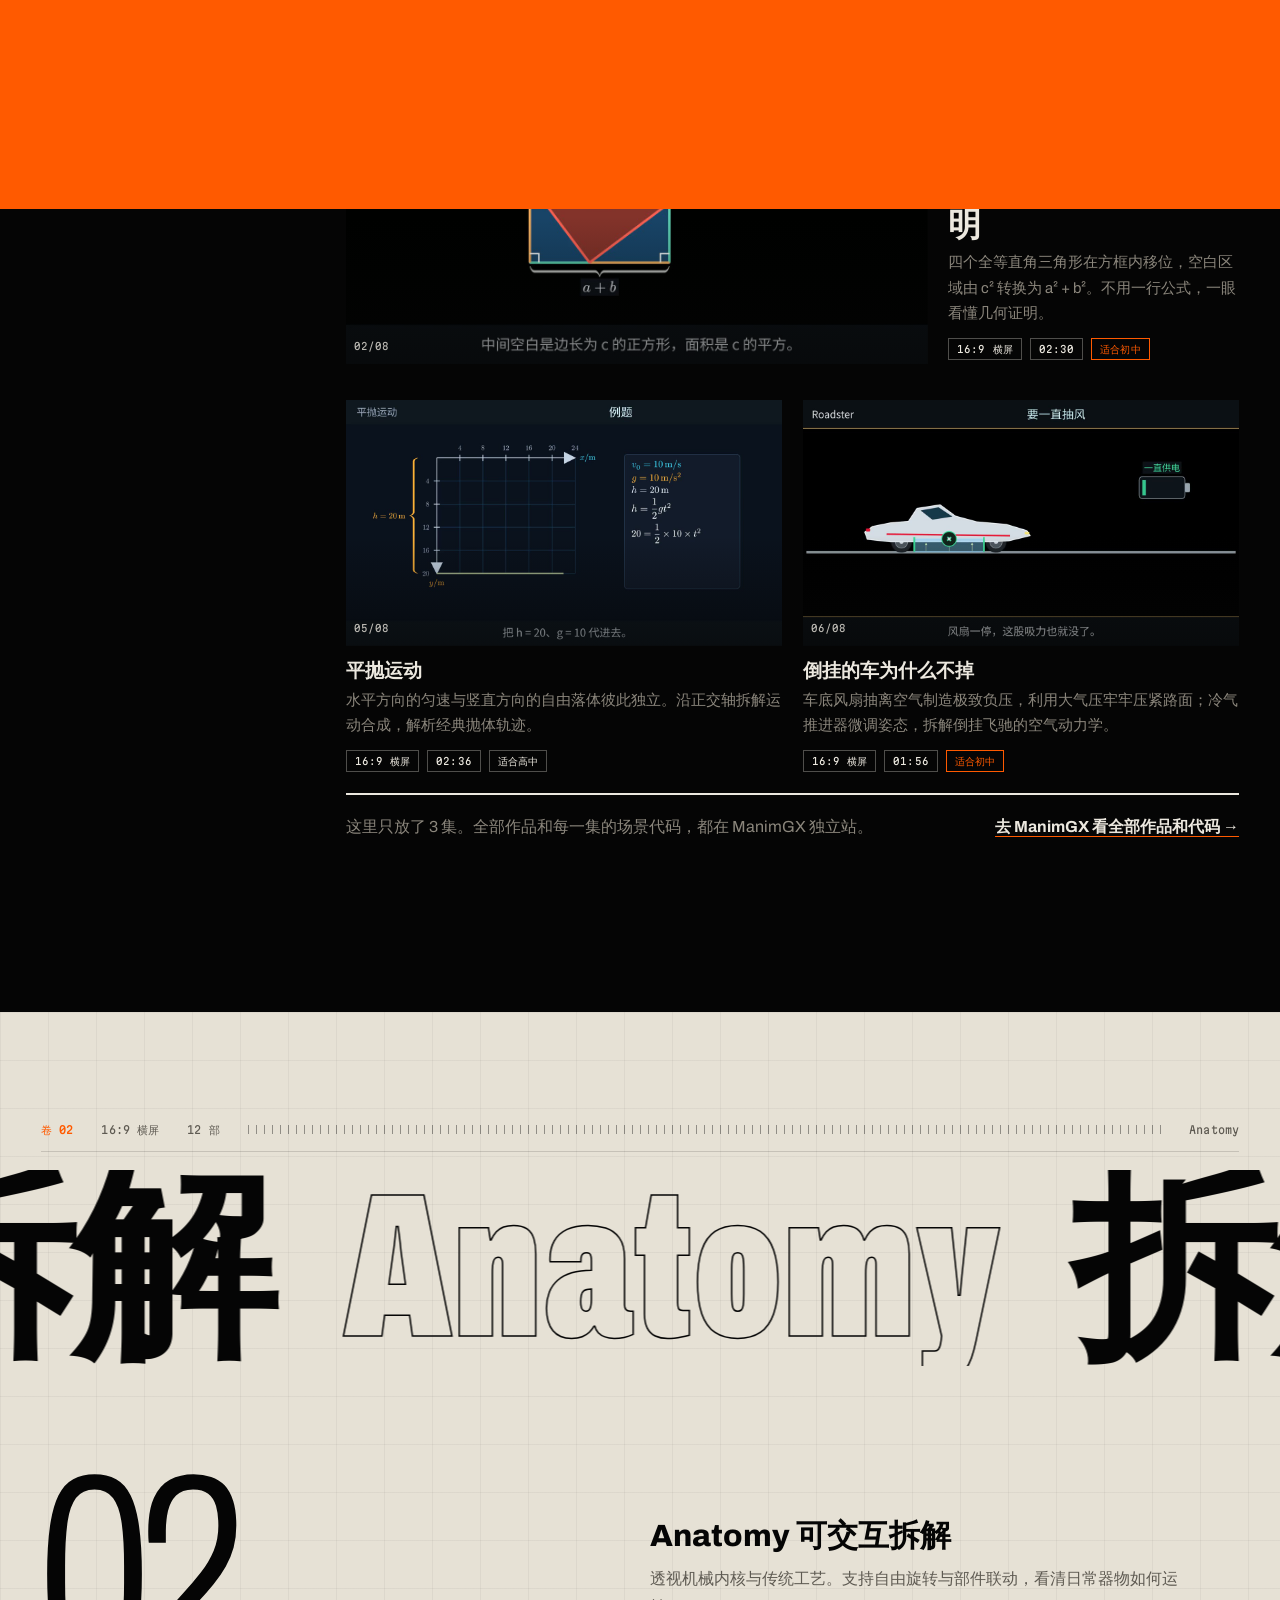
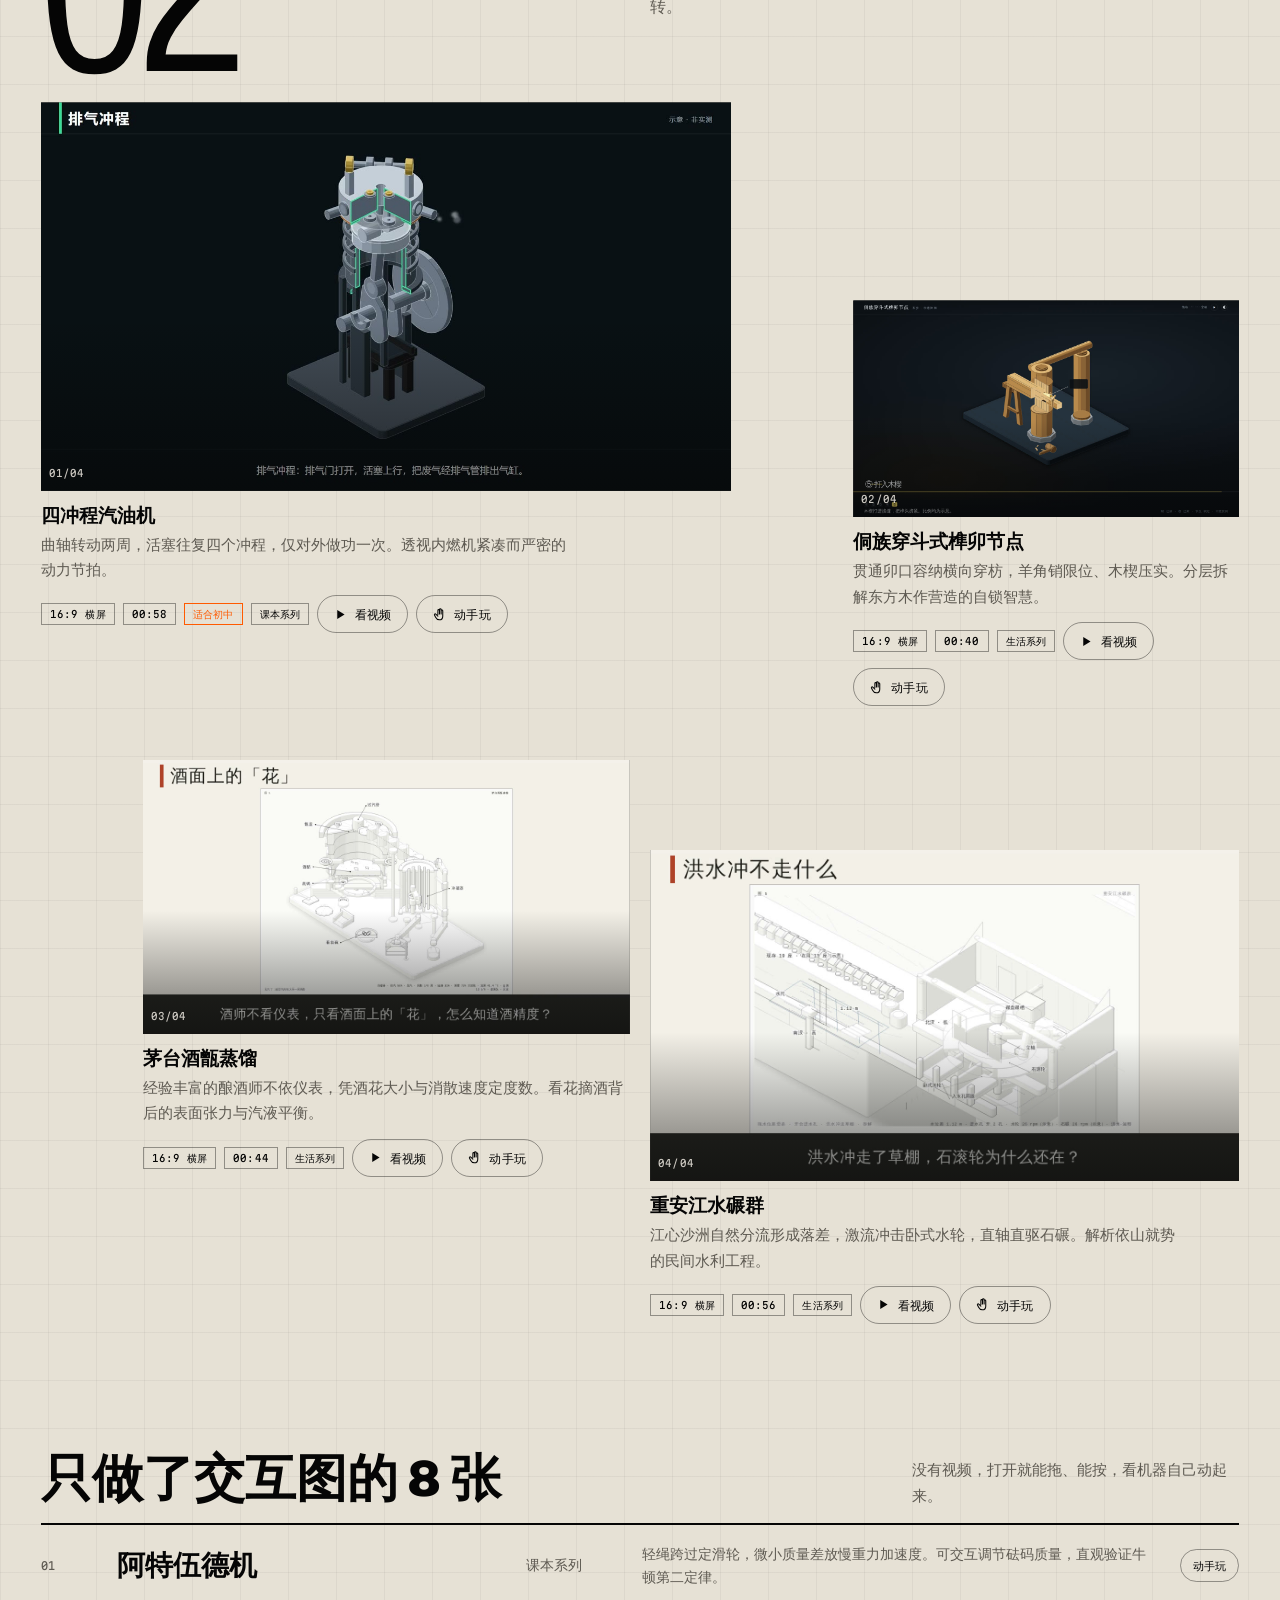
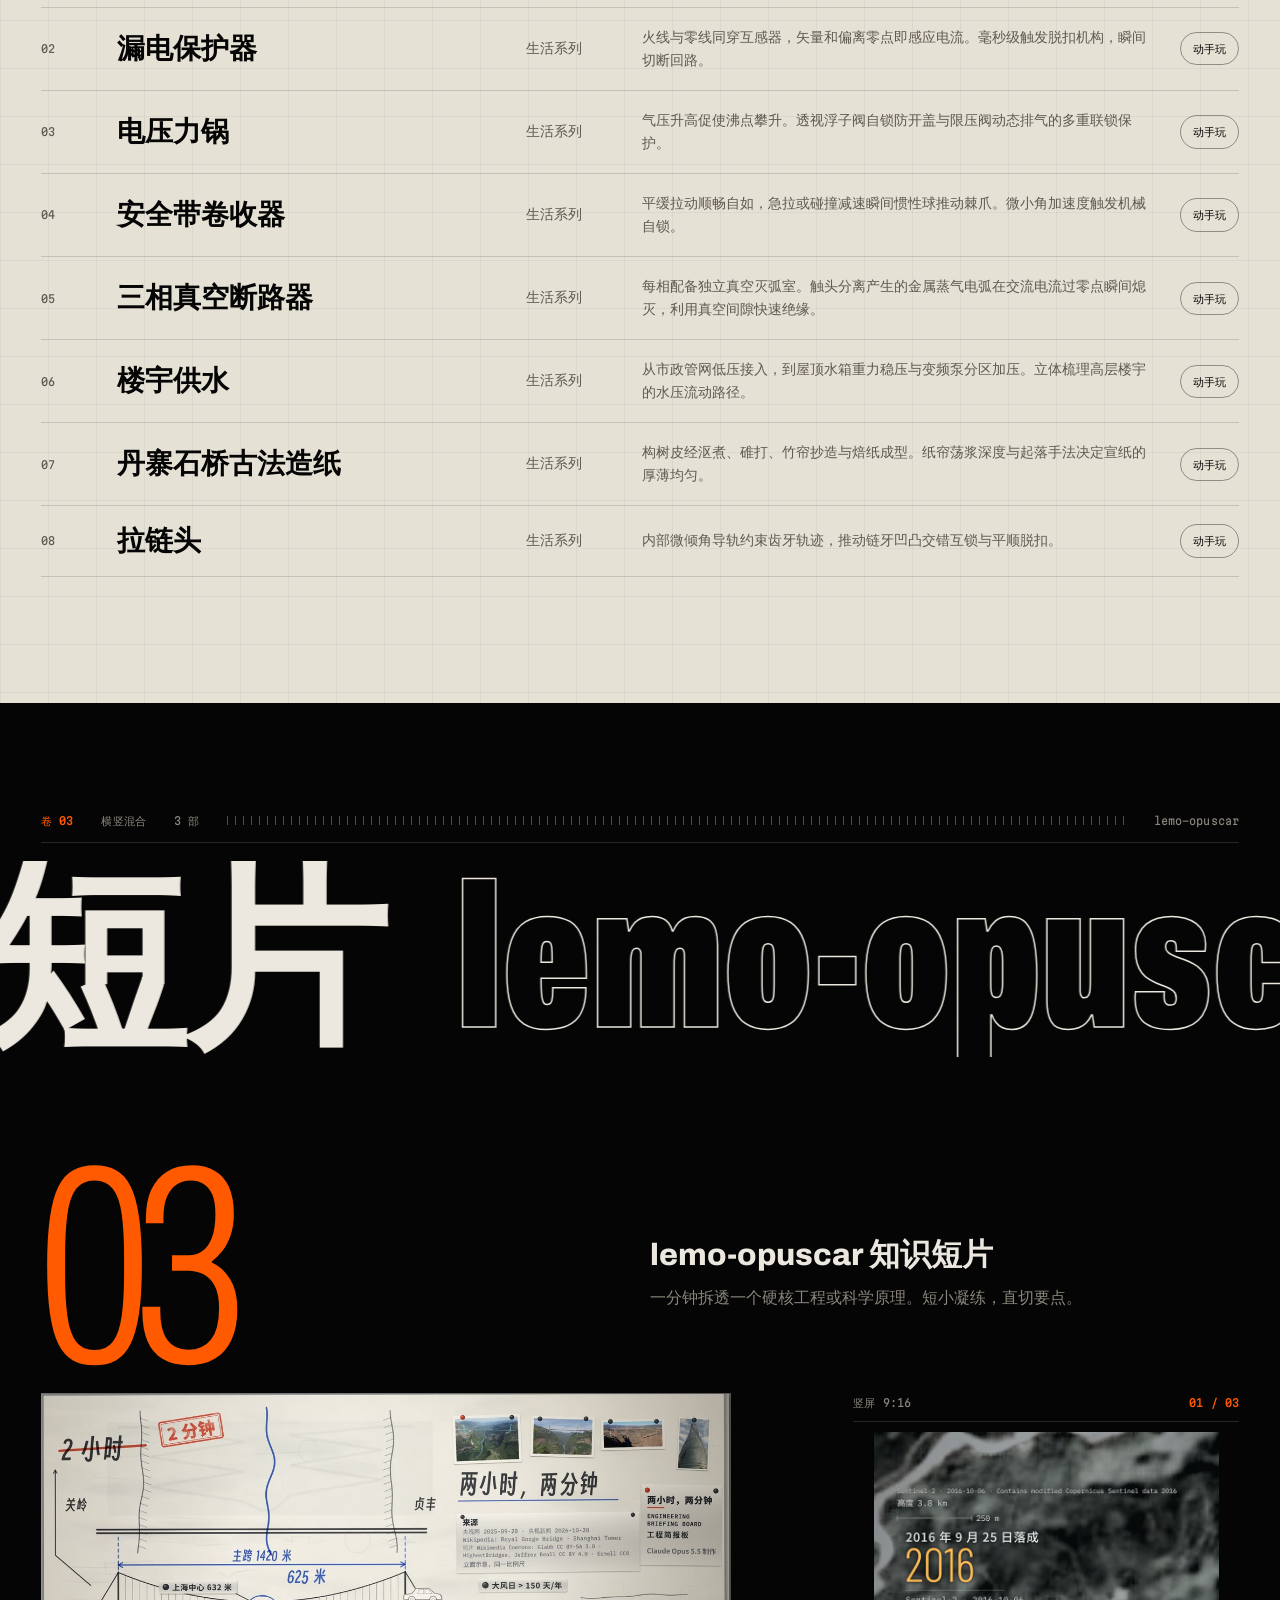
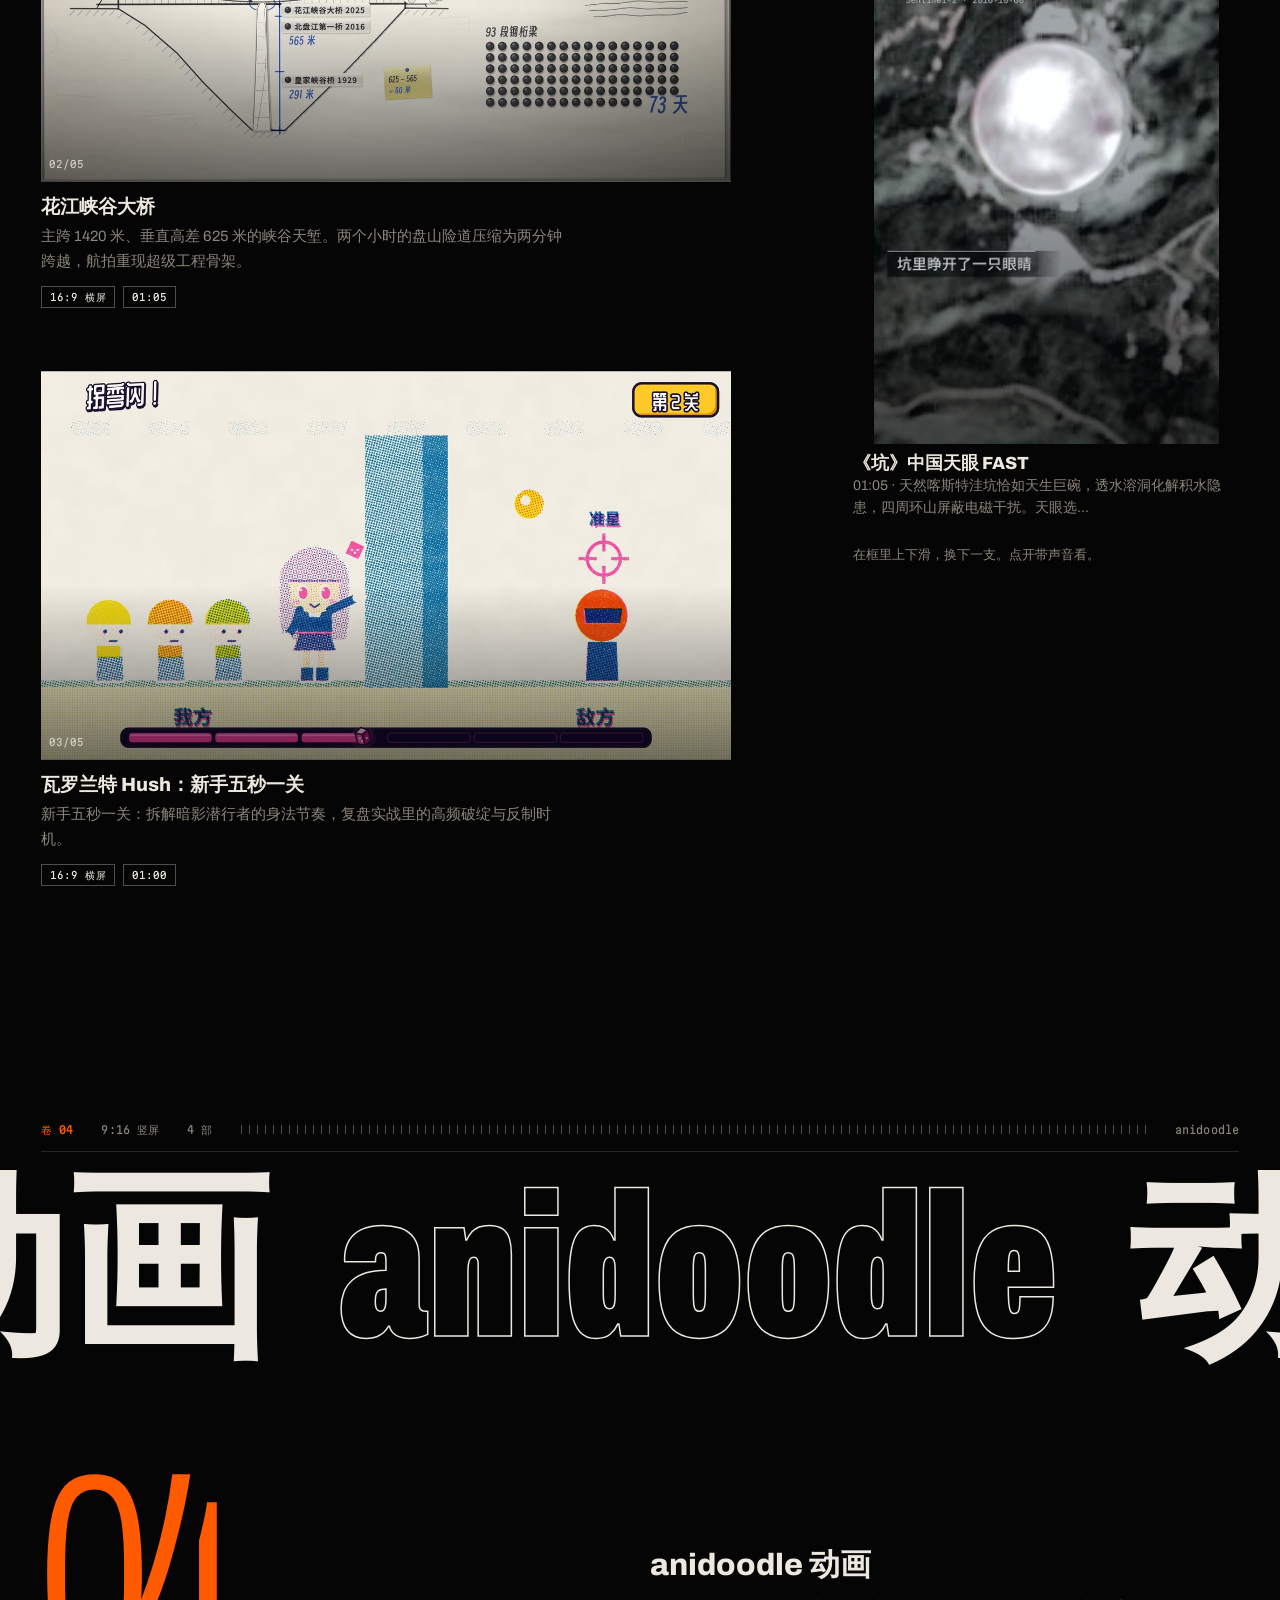
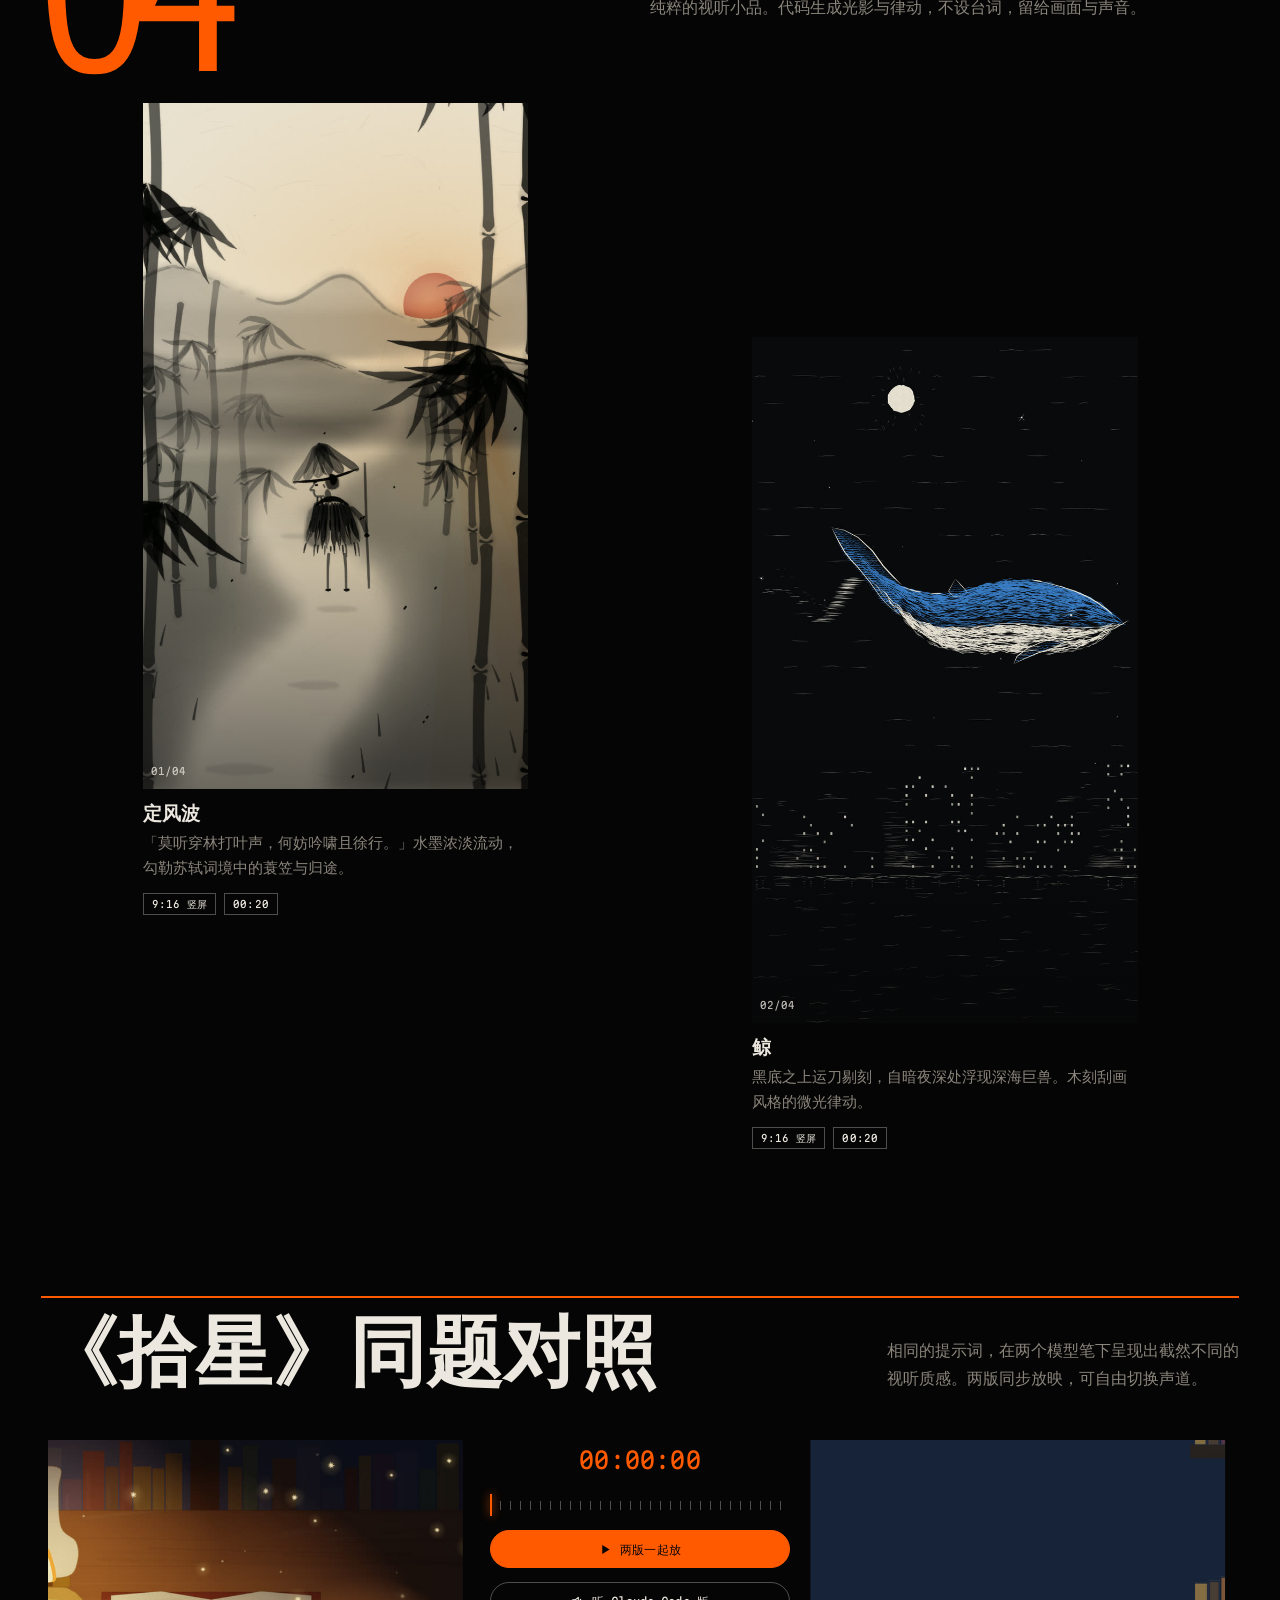
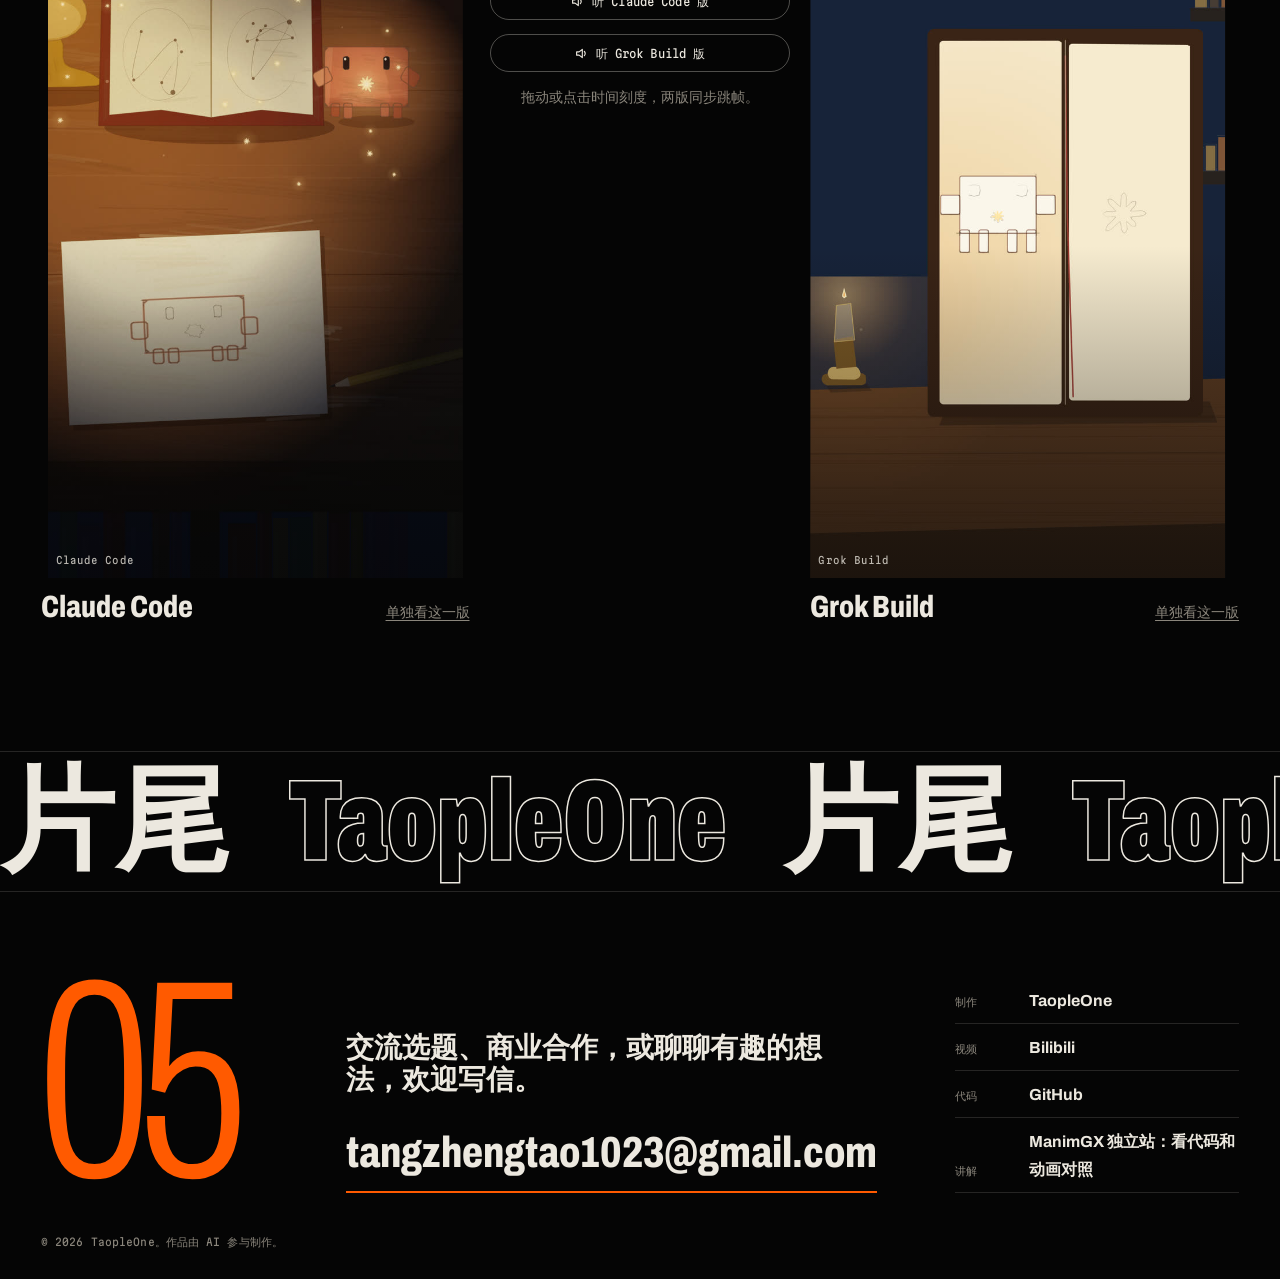
==== commit eb112231: "Copy" ====
--- a/index.html
+++ b/index.html
@@ -3,23 +3,23 @@
 <head>
 <meta charset="utf-8">
 <meta name="viewport" content="width=device-width, initial-scale=1, viewport-fit=cover">
-<title>TaopleOne · AI 动画作品放映厅</title>
-<meta name="description" content="TaopleOne 用 AI 做的讲解动画、可交互拆解图、知识短片和小动画。">
+<title>TaopleOne · 动画与交互作品放映厅</title>
+<meta name="description" content="TaopleOne 的数理讲解动画、可交互机械拆解图与视听短片。">
 <meta name="theme-color" content="#050505">
 <link rel="canonical" href="https://goaltang.github.io/">
 <meta property="og:type" content="website">
 <meta property="og:site_name" content="TaopleOne">
 <meta property="og:locale" content="zh_CN">
-<meta property="og:title" content="TaopleOne · AI 动画作品放映厅">
-<meta property="og:description" content="数学、物理、工程讲解动画，可交互拆解图，知识短片和小动画。">
+<meta property="og:title" content="TaopleOne · 动画与交互作品放映厅">
+<meta property="og:description" content="数理讲解动画、可交互机械拆解图与视听短片。">
 <meta property="og:url" content="https://goaltang.github.io/">
 <meta property="og:image" content="https://goaltang.github.io/covers/four-stroke.jpg">
 <meta property="og:image:width" content="1280">
 <meta property="og:image:height" content="720">
 <meta property="og:image:alt" content="TaopleOne 作品封面：四冲程发动机讲解">
 <meta name="twitter:card" content="summary_large_image">
-<meta name="twitter:title" content="TaopleOne · AI 动画作品放映厅">
-<meta name="twitter:description" content="数学、物理、工程讲解动画，可交互拆解图，知识短片和小动画。">
+<meta name="twitter:title" content="TaopleOne · 动画与交互作品放映厅">
+<meta name="twitter:description" content="数理讲解动画、可交互机械拆解图与视听短片。">
 <meta name="twitter:image" content="https://goaltang.github.io/covers/four-stroke.jpg">
 <link rel="icon" href="data:image/svg+xml,<svg xmlns='http://www.w3.org/2000/svg' viewBox='0 0 32 32'><rect width='32' height='32' fill='%23050505'/><circle cx='16' cy='16' r='7' fill='%23ff5a00'/><path d='M3 3h5M3 3v5M29 3h-5M29 3v5M3 29h5M3 29v-5M29 29h-5M29 29v-5' stroke='%23ece8df' stroke-width='2' fill='none'/></svg>">
 <link rel="preload" href="assets/fonts/archivo-wdth.woff2" as="font" type="font/woff2" crossorigin>
@@ -73,7 +73,7 @@
   </div>
 
   <div class="hero-copy">
-    <p class="hero-intro">我是 TaopleOne。我用 AI 把数学、物理和身边的机器做成会动的讲解，也做知识短片和小动画。</p>
+    <p class="hero-intro">我是 TaopleOne。把数理逻辑与机械结构，拆解为直观可触的动态影像与视听短片。</p>
     <a class="hero-cue magnetic" href="#works"><span>浏览作品</span></a>
   </div>
 
@@ -91,7 +91,7 @@
   <div class="foot-grid">
     <p class="chapter-no" aria-hidden="true">05</p>
     <div class="foot-main">
-      <h2>想合作，或者想看哪个知识点，写信给我。</h2>
+      <h2>交流选题、商业合作，或聊聊有趣的想法，欢迎写信。</h2>
       <a class="foot-mail magnetic" href="mailto:tangzhengtao1023@gmail.com">tangzhengtao1023@gmail.com</a>
     </div>
     <dl class="credits">
--- a/assets/css/site.css
+++ b/assets/css/site.css
@@ -209,8 +209,6 @@
 .chapter-intro p { grid-column: 7 / span 5; margin-top: 12px; color: var(--dim); max-width: 34em; }
 .chapter-intro .stack { grid-column: 7 / span 6; }
 .chapter-intro .stack p, .chapter-intro .stack h2 { grid-column: auto; }
-.chapter-intro .chapter-site a { color: var(--fg); text-decoration: underline; text-decoration-color: var(--hot); text-underline-offset: 4px; }
-.chapter-intro .chapter-site a:hover { color: var(--hot); }
 
 /* ---------- 卡片 ---------- */
 
@@ -299,6 +297,9 @@
 .card.feature { grid-column: 1 / -1; display: grid; grid-template-columns: minmax(0, 2fr) minmax(0, 1fr); gap: var(--gap); align-items: end; }
 .card.feature .card-title { font-size: clamp(1.5rem, 2.6vw, 2.4rem); }
 .card.feature .card-body { padding: 0 0 4px; }
+.group-more { grid-column: 4 / span 9; display: flex; flex-wrap: wrap; align-items: baseline; justify-content: space-between; gap: 10px 24px; padding-top: 18px; border-top: 2px solid var(--fg); color: var(--dim); }
+.group-more a { color: var(--fg); font-weight: 700; text-decoration: underline; text-decoration-color: var(--hot); text-underline-offset: 4px; }
+.group-more a:hover { color: var(--hot); }
 
 /* ---------- 02 拆解：灯箱白底 ---------- */
 
@@ -555,6 +556,7 @@
   .group-label { grid-column: 1 / -1; position: static; display: flex; align-items: baseline; gap: 14px; }
   .group-label span { margin: 0; }
   .group .grid { grid-column: 1 / -1; grid-template-columns: repeat(2, minmax(0, 1fr)); }
+  .group-more { grid-column: 1 / -1; }
   .group .card { grid-column: span 1; }
   .card.feature { grid-template-columns: 1fr; }
   .films .card:nth-child(n) { grid-column: 1 / -1; margin-top: 0; }
